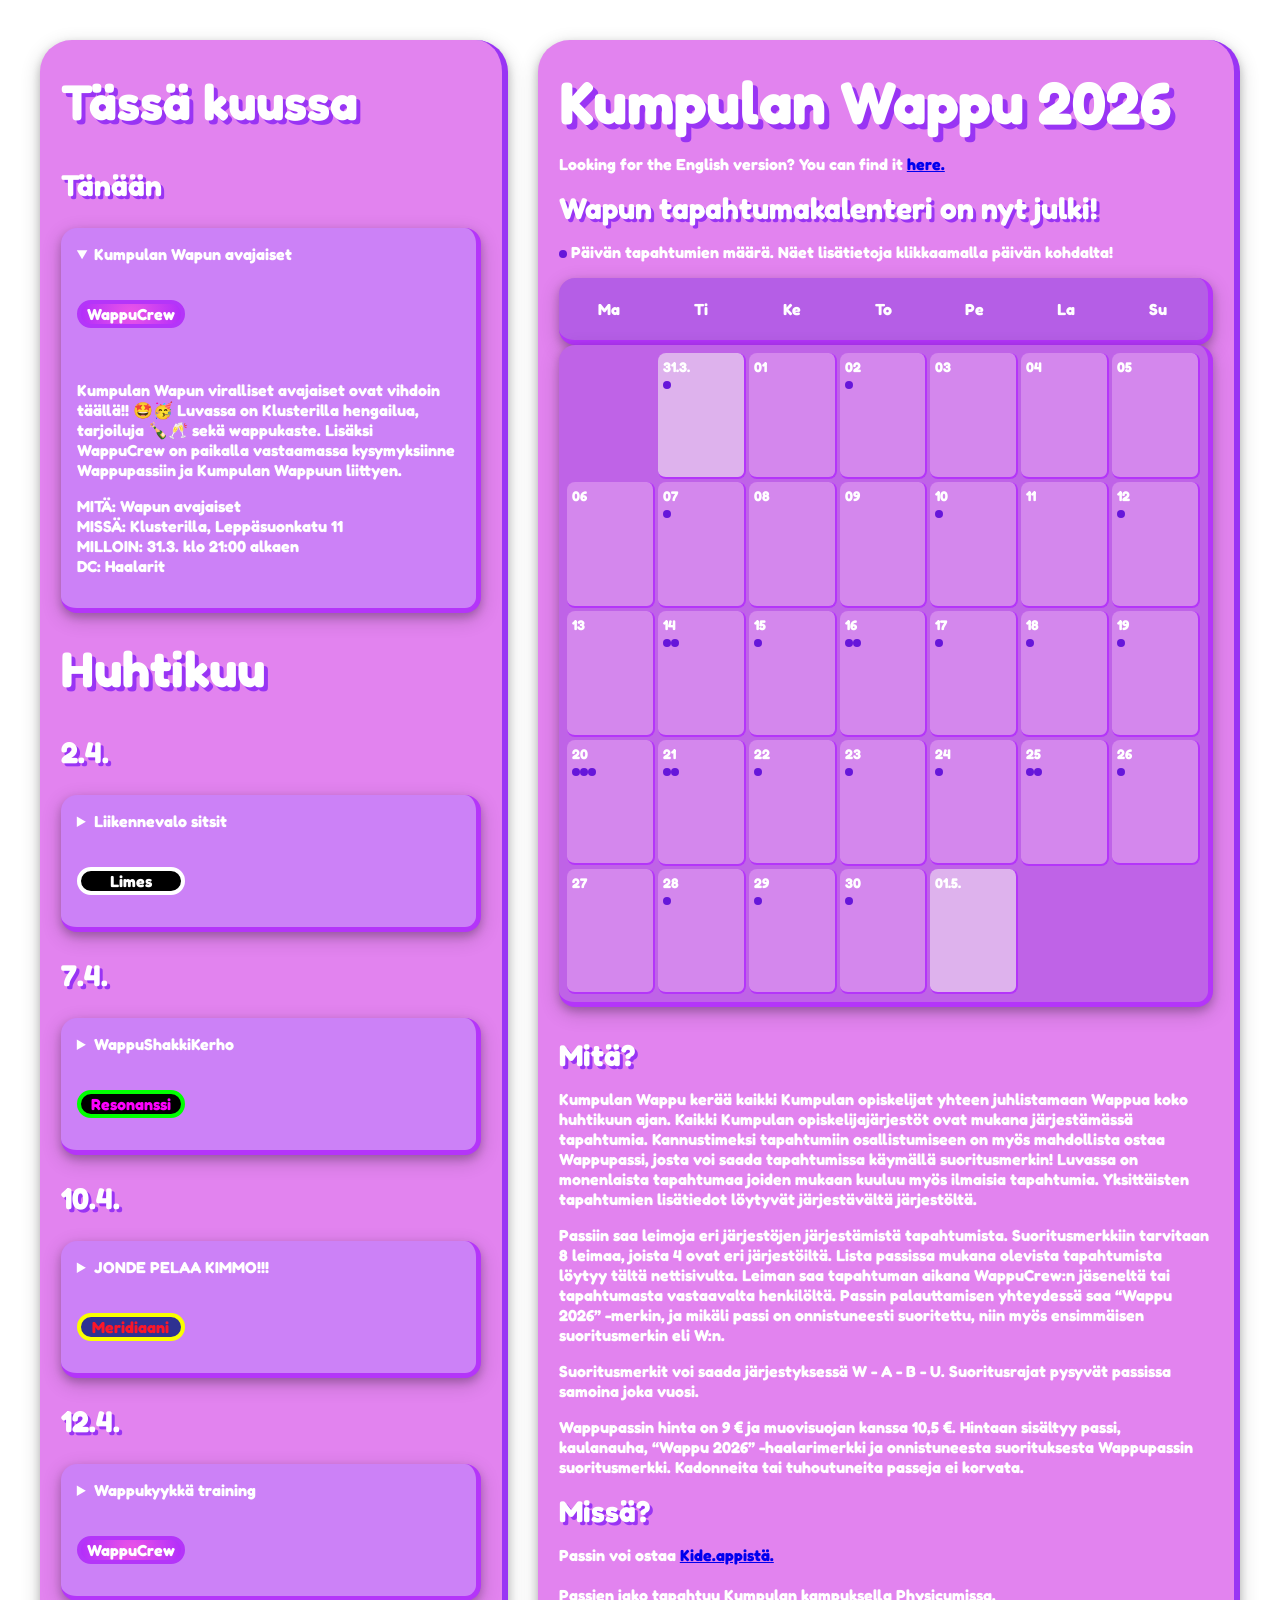
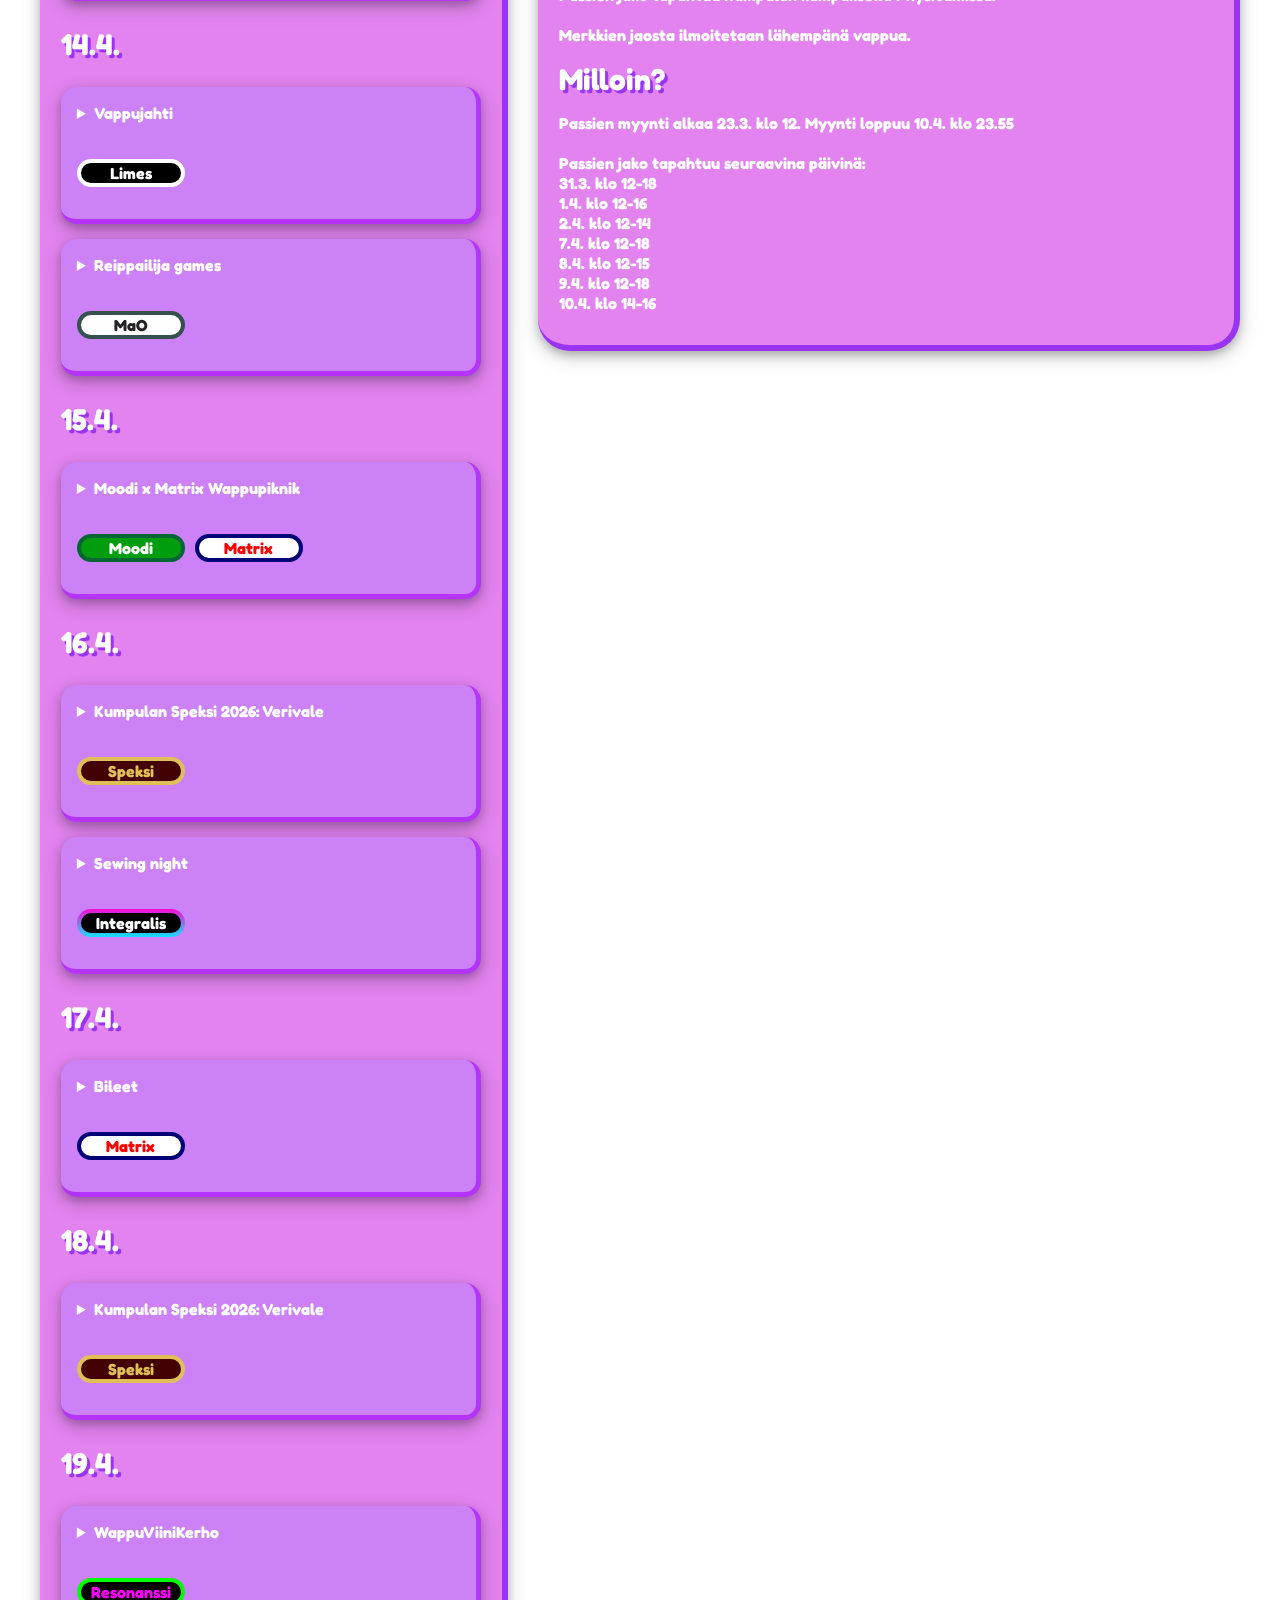
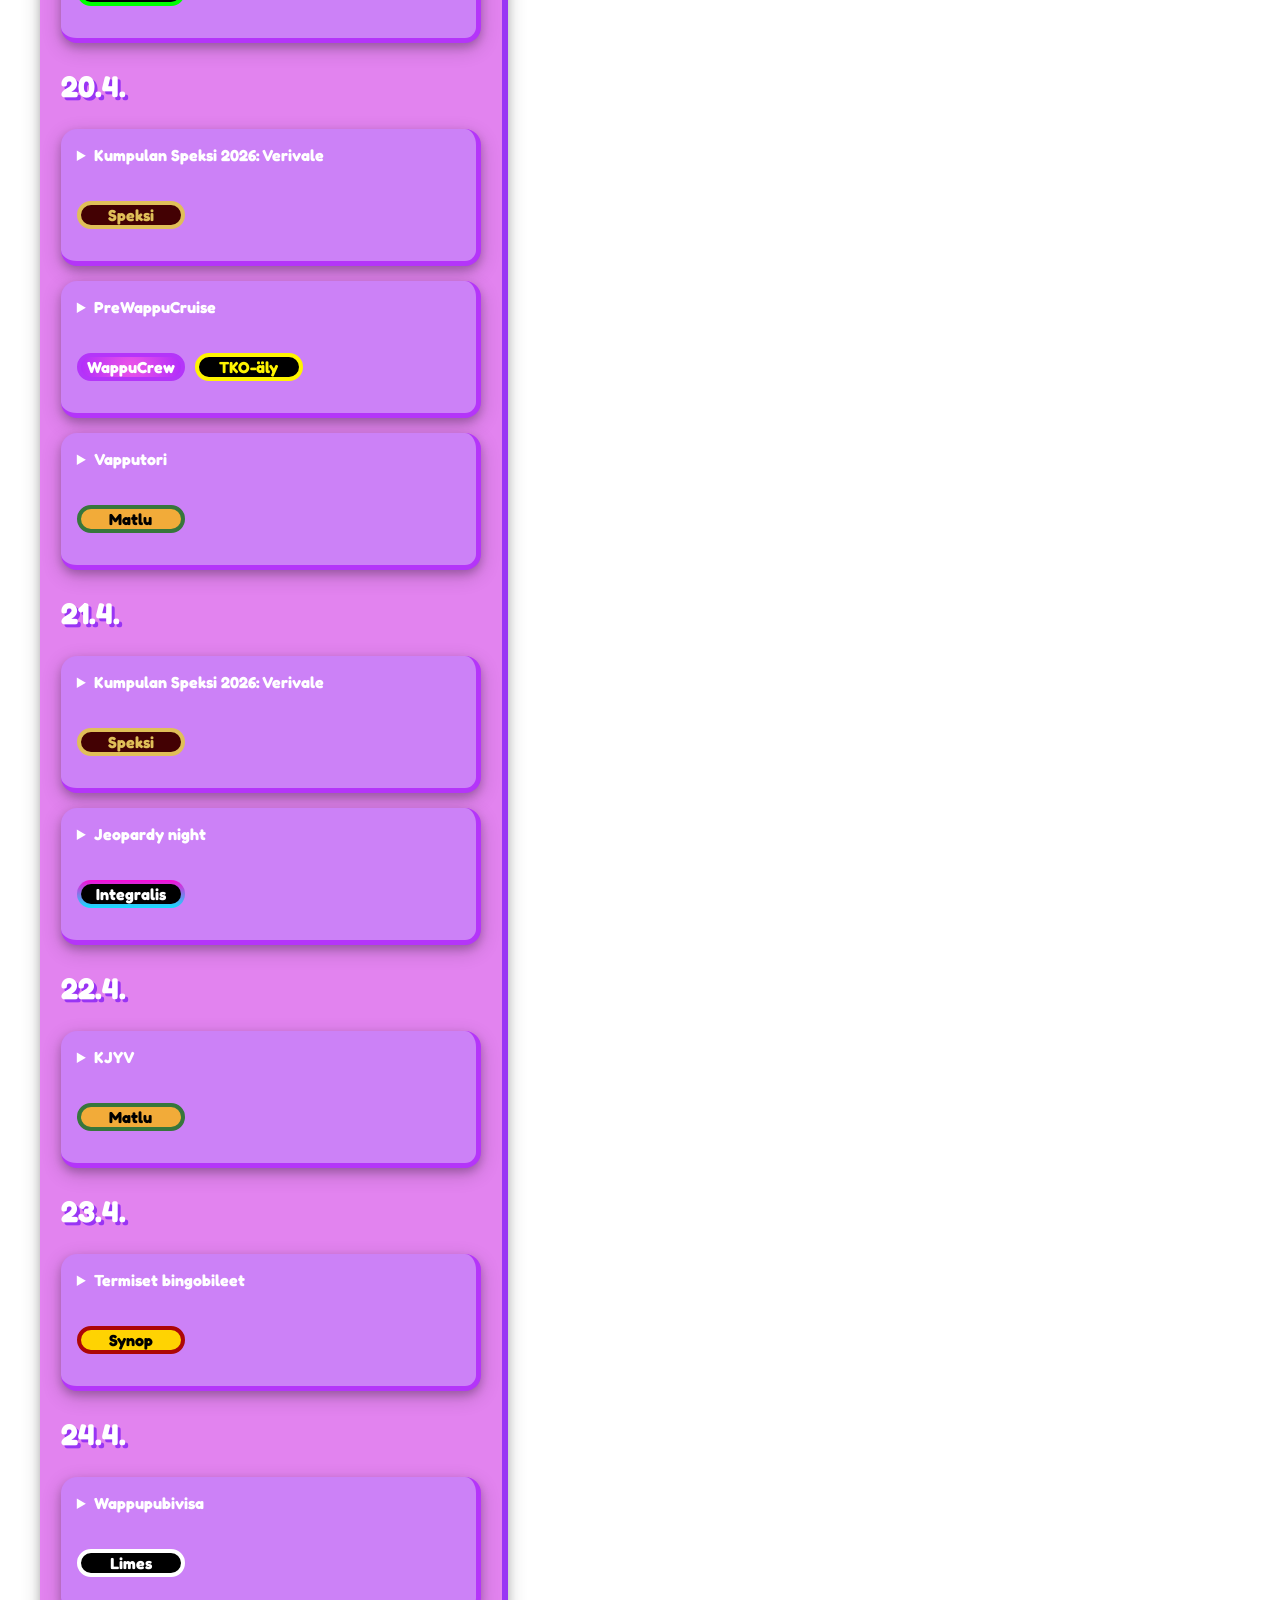
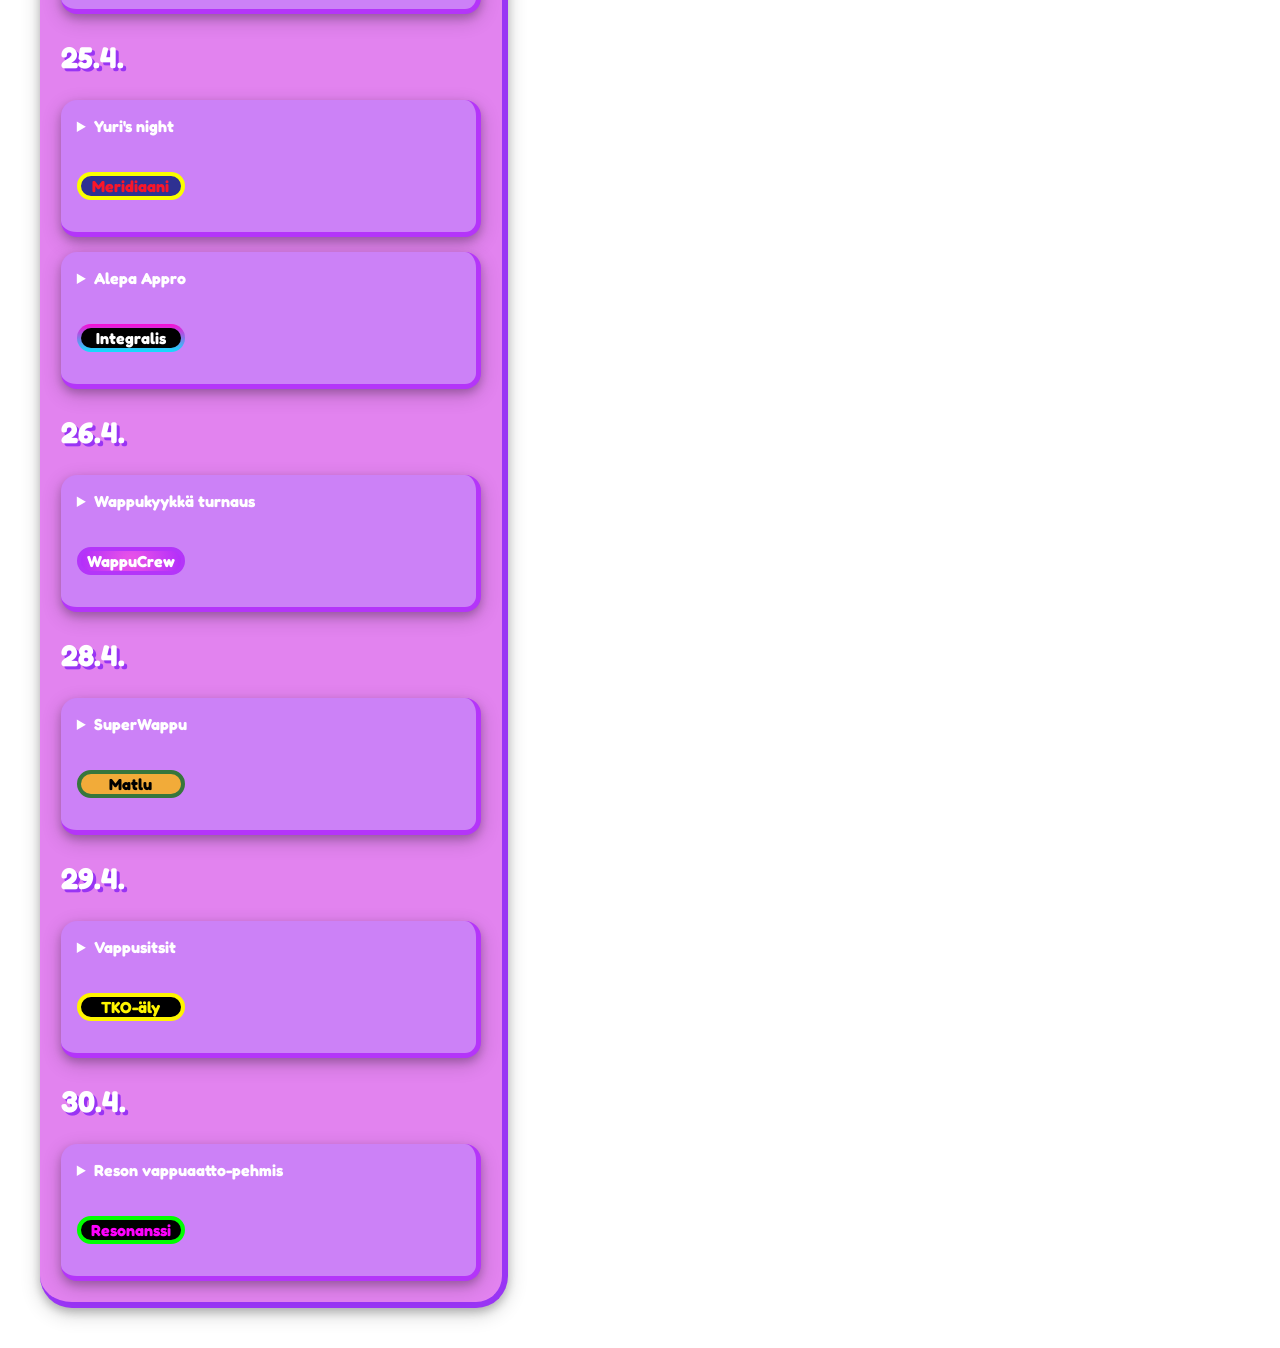
==== index.html @ d019a360 "add wappu page files" ====
<!DOCTYPE html>
<html>

  <head>
    <title>Kumpulan Wappu</title>
    <link rel="icon" href="static/kolmio.gif">
    <link rel="stylesheet" href="static/style.css">
    <meta name="viewport" content="width=device-width, initial-scale=1.0">
  </head>

  <body>      
    <div class="layout">
        <div class="eventbar">
        <h2 class="brandtext">Tässä kuussa</h2>
            
        <h3 class="brandtext">Tänään</h3>
            
        <div class="eventcard">
                    <details open>
                        <summary>
                        Kumpulan Wapun avajaiset<br><br>
                        <div class="organisers">          
                <p class="organisation wappucrew">WappuCrew</p>
                </div>
                        </summary>
                        <br>
                    <div >
                        <p>Kumpulan Wapun viralliset avajaiset ovat vihdoin täällä!! 🤩🥳 Luvassa on Klusterilla hengailua, tarjoiluja 🍾🥂 sekä wappukaste. Lisäksi WappuCrew on paikalla vastaamassa kysymyksiinne Wappupassiin ja Kumpulan Wappuun liittyen.</p>
                        <p>MITÄ: Wapun avajaiset<br>
                        MISSÄ: Klusterilla, Leppäsuonkatu 11<br>
                        MILLOIN: 31.3. klo 21:00 alkaen<br>
                        DC: Haalarit</p>
                        </div>
                    </details>
        </div>

            <h2 class="brandtext">Huhtikuu</h2>
            
                <h3 class="brandtext">2.4.</h3>
            
                <div class="eventcard">
                    <details>
                        <summary>
                        Liikennevalo sitsit<br><br>
                        <div class="organisers">          
                <p class="organisation limes">Limes</p>
                </div>
                        </summary>
                        <br>
                    <div >
                        <p>Milloin: klo 17:30 alkaen</p>
                        <p>Missä: Alina-sali, Mannerheimintie 5A</p>
                        <a href="https://kide.app/events/4a9b3131-b660-449b-b72b-423923078cfe">Liput ja lisätiedot</a>
                        </div>
                    </details>
        </div>
            
                <h3 class="brandtext">7.4.</h3>
            
                <div class="eventcard">
                    <details>
                        <summary>
                        WappuShakkiKerho<br><br>
                        <div class="organisers">          
                <p class="organisation resonanssi">Resonanssi</p>
                </div>
                        </summary>
                        <br>
                    <div >
                        <p>Milloin: </p>
                        <p>Missä: Onkalo, Exactum A118</p>
                        </div>
                    </details>
        </div>
            
                <h3 class="brandtext">10.4.</h3>
            
                <div class="eventcard">
                    <details>
                        <summary>
                        JONDE PELAA KIMMO!!!<br><br>
                        <div class="organisers">          
                <p class="organisation meridiaani">Meridiaani</p>
                </div>
                        </summary>
                        <br>
                    <div >
                        <p>Milloin: klo 18 alkaen</p>
                        <p>Missä: Klusteri, Leppäsuonkatu 11</p>
                        </div>
                    </details>
        </div>
            
            <h3 class="brandtext">12.4.</h3>
            
            <div class="eventcard">
                    <details>
                        <summary>
                        Wappukyykkä training<br><br>
                        <div class="organisers">          
                <p class="organisation wappucrew">WappuCrew</p>
                </div>
                        </summary>
                        <br>
                    <div >
                        <p>Save the date!</p>
                        </div>
                    </details>
        </div>
            
            <h3 class="brandtext">14.4.</h3>
            
            <div class="eventcard">
                    <details>
                        <summary>
                        Vappujahti<br><br>
                        <div class="organisers">          
                <p class="organisation limes">Limes</p>
                </div>
                        </summary>
                        <br>
                    <div >
                        <p>Save the date!</p>
                        </div>
                    </details>
        </div>
            
            <div class="eventcard">
                    <details>
                        <summary>
                        Reippailija games<br><br>
                        <div class="organisers">          
                <p class="organisation mao">MaO</p>
                </div>
                        </summary>
                        <br>
                    <div >
                        <p>Save the date!</p>
                        </div>
                    </details>
        </div>
            
                <h3 class="brandtext">15.4.</h3>
            
                <div class="eventcard">
                    <details>
                        <summary>
                        Moodi x Matrix Wappupiknik<br><br>
                        <div class="organisers">          
                <p class="organisation moodi">Moodi</p>
                            <p class="organisation matrix">Matrix</p>
                </div>
                        </summary>
                        <br>
                    <div >
                        <p>Save the date!</p>
                        </div>
                    </details>
        </div>
            
                <h3 class="brandtext">16.4.</h3>
            
                <div class="eventcard">
                    <details>
                        <summary>
                        Kumpulan Speksi 2026: Verivale<br><br>
                        <div class="organisers">          
                <p class="organisation speksi">Speksi</p>
                </div>
                        </summary>
                        <br>
                    <div >
                        <p>Milloin: Esitys alkaa klo 19, sisään päsee klo 18</p>
                        <p>Missä: Helsingin suomalainen yhteiskoulu, Isonnevantie 8, 00320 Helsinki</p>
                        <a href="https://kide.app/events/7328fa9b-f498-4e4a-a1f0-10e9d6af6047">Liput ja tarkemmat tiedot</a>
                        </div>
                    </details>
        </div>
            
                <div class="eventcard">
                    <details>
                        <summary>
                        Sewing night<br><br>
                        <div class="organisers">          
                <p class="organisation integralis">Integralis</p>
                </div>
                        </summary>
                        <br>
                    <div >
                        <p>Milloin: klo 18 alkaen</p>
                        <p>Missä: Klusteri, Leppäsuonkatu 11</p>
                        </div>
                    </details>
        </div>
            
                <h3 class="brandtext">17.4.</h3>
                
                <div class="eventcard">
                    <details>
                        <summary>
                        Bileet<br><br>
                        <div class="organisers">          
                <p class="organisation matrix">Matrix</p>
                </div>
                        </summary>
                        <br>
                    <div >
                        <p>Save the date!</p>
                        </div>
                    </details>
        </div>
            
                <h3 class="brandtext">18.4.</h3>
                
                <div class="eventcard">
                    <details>
                        <summary>
                        Kumpulan Speksi 2026: Verivale<br><br>
                        <div class="organisers">          
                <p class="organisation speksi">Speksi</p>
                </div>
                        </summary>
                        <br>
                    <div >
                        <p>Milloin: Esitys alkaa klo 13, sisään päsee klo 12</p>
                        <p>Missä: Helsingin suomalainen yhteiskoulu, Isonnevantie 8, 00320 Helsinki</p>
                        <a href="https://kide.app/events/bb51d1de-6845-4ee6-9e7d-4073ed94478b">Liput ja tarkemmat tiedot</a>
                        </div>
                    </details>
        </div>
            
                <h3 class="brandtext">19.4.</h3>
            
                <div class="eventcard">
                    <details>
                        <summary>
                        WappuViiniKerho<br><br>
                        <div class="organisers">          
                <p class="organisation resonanssi">Resonanssi</p>
                </div>
                        </summary>
                        <br>
                    <div >
                        <p>Save the date!</p>
                        </div>
                    </details>
        </div>
            
                <h3 class="brandtext">20.4.</h3>
                
                <div class="eventcard">
                    <details>
                        <summary>
                        Kumpulan Speksi 2026: Verivale<br><br>
                        <div class="organisers">          
                <p class="organisation speksi">Speksi</p>
                </div>
                        </summary>
                        <br>
                    <div >
                        <p>Milloin: Esitys alkaa klo 19, sisään päsee klo 18</p>
                        <p>Missä: Helsingin suomalainen yhteiskoulu, Isonnevantie 8, 00320 Helsinki</p>
                        <a href="https://kide.app/events/e95b4096-d133-4bed-a280-bac741251e9d">Liput ja tarkemmat tiedot</a>
                        </div>
                    </details>
        </div>
            
                <div class="eventcard">
                    <details>
                        <summary>
                        PreWappuCruise<br><br>
                        <div class="organisers">          
                <p class="organisation wappucrew">WappuCrew</p>
                            <p class="organisation tko-aly">TKO-äly</p>
                </div>
                        </summary>
                        <br>
                    <div >
                        <p>MITÄ: PreWappuCruise</p>
                        <p>MISSÄ: Itämerellä / Länsiterminaali 2</p>
                        <p>MILLOIN: 20.4.2026 klo 13-21, jatkot klo 21.30-></p>
                        <p>MIKSI: Vuoden parhaat poikkitieteelliset sitsit!</p>
                        <p>HINTA: 47€</p>
                        <p>MUKAAN: Passi tai henkilökortti (ajokortti ei käy)</p>
                        <p>DC: Haalarit ja Wappu</p>
                        <a href=https://tietokilta.fi/fi/tapahtumat/prewappucruise>Lisätietoja</a>
                        </div>
                    </details>
        </div>
            
                <div class="eventcard">
                    <details>
                        <summary>
                        Vapputori<br><br>
                        <div class="organisers">          
                <p class="organisation matlu">Matlu</p>
                </div>
                        </summary>
                        <br>
                    <div >
                        <p>Save the date!</p>
                        </div>
                    </details>
        </div>
            
            <h3 class="brandtext">21.4.</h3>
            
            <div class="eventcard">
                    <details>
                        <summary>
                        Kumpulan Speksi 2026: Verivale<br><br>
                        <div class="organisers">          
                <p class="organisation speksi">Speksi</p>
                </div>
                        </summary>
                        <br>
                    <div >
                        <p>Milloin: Esitys alkaa klo 19, sisään päsee klo 18</p>
                        <p>Missä: Helsingin suomalainen yhteiskoulu, Isonnevantie 8, 00320 Helsinki</p>
                        <a href="https://kide.app/events/eda6aaba-438a-48d8-abe2-d0dfd83ae97d">Liput ja tarkemmat tiedot</a>
                        </div>
                    </details>
        </div>
            
                <div class="eventcard">
                    <details>
                        <summary>
                        Jeopardy night<br><br>
                        <div class="organisers">          
                <p class="organisation integralis">Integralis</p>
                </div>
                        </summary>
                        <br>
                    <div >
                        <p>Save the date!</p>
                        </div>
                    </details>
        </div>
            
            <h3 class="brandtext">22.4.</h3>
            
                <div class="eventcard">
                    <details>
                        <summary>
                        KJYV<br><br>
                        <div class="organisers">          
                <p class="organisation matlu">Matlu</p>
                </div>
                        </summary>
                        <br>
                    <div >
                        <p>Missä: Kumpula</p>
                        </div>
                    </details>
        </div>
            
            <h3 class="brandtext">23.4.</h3>		
                <div class="eventcard">
                    <details>
                        <summary>
                        Termiset bingobileet<br><br>
                        <div class="organisers">          
                <p class="organisation synop">Synop</p>
                </div>
                        </summary>
                        <br>
                    <div >
                        <p>Save the date!</p>
                        </div>
                    </details>
        </div>
            
            <h3 class="brandtext">24.4.</h3>
            
                <div class="eventcard">
                    <details>
                        <summary>
                        Wappupubivisa<br><br>
                        <div class="organisers">          
                <p class="organisation limes">Limes</p>
                </div>
                        </summary>
                        <br>
                    <div >
                        <p>Save the date!</p>
                        </div>
                    </details>
        </div>
            
                <h3 class="brandtext">25.4.</h3>
            
                <div class="eventcard">
                    <details>
                        <summary>
                        Yuri's night<br><br>
                        <div class="organisers">          
                <p class="organisation meridiaani">Meridiaani</p>
                </div>
                        </summary>
                        <br>
                    <div >
                        <p>Missä: Alina-sali, Mannerheimintie 5A</p>
                        </div>
                    </details>
        </div>
            
                <div class="eventcard">
                    <details>
                        <summary>
                        Alepa Appro<br><br>
                        <div class="organisers">          
                <p class="organisation integralis">Integralis</p>
                </div>
                        </summary>
                        <br>
                    <div >
                        <p>Save the date!</p>
                        </div>
                    </details>
        </div>
            
                <h3 class="brandtext">26.4.</h3>
            
                <div class="eventcard">
                    <details>
                        <summary>
                        Wappukyykkä turnaus<br><br>
                        <div class="organisers">          
                <p class="organisation wappucrew">WappuCrew</p>
                </div>
                        </summary>
                        <br>
                    <div >
                        <p>Save the date!</p>
                        </div>
                    </details>
        </div>
            
                <h3 class="brandtext">28.4.</h3>
            
                <div class="eventcard">
                    <details>
                        <summary>
                        SuperWappu<br><br>
                        <div class="organisers">          
                <p class="organisation matlu">Matlu</p>
                </div>
                        </summary>
                        <br>
                    <div >
                        <p>Save the date!</p>
                        </div>
                    </details>
        </div>
            
                <h3 class="brandtext">29.4.</h3>
            
                <div class="eventcard">
                    <details>
                        <summary>
                        Vappusitsit<br><br>
                        <div class="organisers">          
                <p class="organisation tko-aly">TKO-äly</p>
                </div>
                        </summary>
                        <br>
                    <div >
                        <p>Mitä: TKO-älyn perinteiset Vappusitsit</p>
                        <p>Missä: Malmin työväentalo, Takaniitynkuja 9, 00780 Helsinki, Finland</p>
                        <p>Milloin: 29.4. klo 16:00</p>
                        <a href="https://members.tko-aly.fi/calendar_events/view/2882">Link to TKO-äly's event calendar</a>
                        </div>
                    </details>
        </div>
            
            <h3 class="brandtext">30.4.</h3>
            
                <div class="eventcard">
                    <details>
                        <summary>
                        Reson vappuaatto-pehmis<br><br>
                        <div class="organisers">          
                <p class="organisation resonanssi">Resonanssi</p>
                </div>
                        </summary>
                        <br>
                    <div >
                        <p>Save the date!</p>
                        </div>
                    </details>
        </div>
        

        </div>
        <div class="content">
            <h1 class="brandtext">Kumpulan Wappu 2026</h1>
                    <p>Looking for the English version? You can find it <a href="english.html">here.</a></p>
                    <h3 class="brandtext">Wapun tapahtumakalenteri on nyt julki!</h3>
                    
                    
                    <p>
                        <span class="dot"></span>  Päivän tapahtumien määrä. Näet lisätietoja klikkaamalla päivän kohdalta!
                    </p>
                    
            <div class="weeks">
            <div class="weekday"><p>Ma</p></div>
                        <div class="weekday"><p>Ti</p></div>
                        <div class="weekday"><p>Ke</p></div>
                        <div class="weekday"><p>To</p></div>
                        <div class="weekday"><p>Pe</p></div>
                        <div class="weekday"><p>La</p></div>
                        <div class="weekday"><p>Su</p></div>
            </div>
                    
            
                    <div class="calendarLayout">

                        <div></div>
                        
                        <div class="calendarcell offseason" onclick="day31.showModal()">            
                            31.3.<br> <span class="dot"></span>
            </div>
                        
                        <dialog id="day31" class="calendarpopup">
                        <div class="modal-box">
                            <div class="modal-action">
                                    <h3 class="brandtext">31.3.</h3>
                                    <h3>Wapun avajaiset</h3>
                                    <br>
                                        <div class="organisers">          
                                <p class="organisation wappucrew">WappuCrew</p>
                                </div>
                                    <br>
                            <form method="dialog">
                                <button class="calendarbutton">Sulje</button>
                            </form>
                            </div>
                        </div>
                        </dialog>
                        
                <div class="calendarcell" onclick="day1.showModal()">01</div>
                            <dialog id="day1" class="calendarpopup">
                                <div class="modal-box">
                                    <div class="modal-action">
                                        <h3 class="brandtext">1.4.</h3>
                                        <img src="https://limes.fi/wp-content/uploads/2026/03/kolmio.gif">
                                        <br>
                                        <form method="dialog">
                                            <button class="calendarbutton">Sulje</button>
                                        </form>
                                    </div>
                                </div>
                            </dialog>
                        
                <div class="calendarcell" onclick="day2.showModal()">
                            02 <br> <span class="dot"></span>
                        </div>
                        
                        <dialog id="day2" class="calendarpopup">
                        <div class="modal-box">
                            <div class="modal-action">
                                    <h3 class="brandtext">2.4.</h3>
                                    <h3>Liikennevalositsit</h3>
                                        <div class="organisers">          
                                <p class="organisation limes">Limes</p>
                                </div>
                                    <br>
                            <form method="dialog">
                                <button class="calendarbutton">Sulje</button>
                            </form>
                            </div>
                        </div>
                        </dialog>
                        
                <div class="calendarcell">03</div>
                        <dialog id="day3" class="calendarpopup">
                        <div class="modal-box">
                            <div class="modal-action">
                            <form method="dialog">
                                <button class="calendarbutton">Close</button>
                            </form>
                            </div>
                        </div>
                        </dialog>
                        
                <div class="calendarcell">04</div>
                        <dialog id="day4" class="calendarpopup">
                        <div class="modal-box">
                            <div class="modal-action">
                            <form method="dialog">
                                <button class="calendarbutton">Close</button>
                            </form>
                            </div>
                        </div>
                        </dialog>
                        
                <div class="calendarcell">05</div>				
                        <dialog id="day5" class="calendarpopup">
                        <div class="modal-box">    					 
                            <div class="modal-action">
                            <form method="dialog">
                                <button class="calendarbutton">Close</button>
                            </form>
                            </div>
                        </div>
                        </dialog>
                        
                <div class="calendarcell" onclick="day6.showModal()">06</div>					
                        <dialog id="day6" class="calendarpopup">
                        <div class="modal-box">    					 
                            <div class="modal-action">
                            <form method="dialog">
                                <button class="calendarbutton">Close</button>
                            </form>
                            </div>
                        </div>
                        </dialog>
                        
                <div class="calendarcell" onclick="day7.showModal()">
                            07 <br> <span class="dot"></span>
                        </div>					
                        <dialog id="day7" class="calendarpopup">
                        <div class="modal-box">    					 
                            <div class="modal-action">
                                    <h3 class="brandtext">7.4.</h3>
                                    <h3>WappuShakkiKerho</h3>
                                        <div class="organisers">          
                                <p class="organisation resonanssi">Resonanssi</p>
                                </div>
                                    <br>
                            <form method="dialog">
                                <button class="calendarbutton">Sulje</button>
                            </form>
                            </div>
                        </div>
                        </dialog>
                        
                <div class="calendarcell">08</div>				
                        <dialog id="day8" class="calendarpopup">
                        <div class="modal-box">
                            <div class="modal-action">
                            <form method="dialog">
                                <button class="calendarbutton">Close</button>
                            </form>
                            </div>
                        </div>
                        </dialog>
                        
                <div class="calendarcell">09</div>					
                        <dialog id="day9" class="calendarpopup">
                        <div class="modal-box">
                            <div class="modal-action">
                            <form method="dialog">
                                <button class="calendarbutton">Close</button>
                            </form>
                            </div>
                        </div>
                        </dialog>
                        
                <div class="calendarcell" onclick="day10.showModal()">
                            10 <br>	<span class="dot"></span>					
                        </div>
                        <dialog id="day10" class="calendarpopup">
                        <div class="modal-box">
                            <div class="modal-action">
                                    <h3 class="brandtext">7.4.</h3>
                                    <h3>JONDE PELAA KIMMO!!!</h3>
                                        <div class="organisers">          
                                <p class="organisation meridiaani">Meridiaani</p>
                                </div>
                                    <br>
                            <form method="dialog">
                                <button class="calendarbutton">Sulje</button>
                            </form>
                            </div>
                        </div>
                        </dialog>
                        
                <div class="calendarcell">11</div>					
                        <dialog id="day11" class="calendarpopup">
                        <div class="modal-box">
                            <div class="modal-action">
                            <form method="dialog">
                                <button class="calendarbutton">Close</button>
                            </form>
                            </div>
                        </div>
                        </dialog>
                        
                <div class="calendarcell" onclick="day12.showModal()">12 <br> <span class="dot"></span>
                        </div>
                        <dialog id="day12" class="calendarpopup">
                        <div class="modal-box">
                            <div class="modal-action">
                                    <h3 class="brandtext">12.4.</h3>
                                    <h3>Wappukyykkä training</h3>
                                        <div class="organisers">          
                                <p class="organisation wappucrew">WappuCrew</p>
                                </div>
                                    <br>
                            <form method="dialog">
                                <button class="calendarbutton">Sulje</button>
                            </form>
                            </div>
                        </div>
                        </dialog>
                        
                <div class="calendarcell">13</div>					
                        <dialog id="day13" class="calendarpopup">
                        <div class="modal-box">
                            <div class="modal-action">
                            <form method="dialog">
                                <button class="calendarbutton">X</button>
                            </form>
                            </div>
                        </div>
                        </dialog>
                        
                <div class="calendarcell" onclick="day14.showModal()">14<br><span class="dot"></span><span class="dot"></span></div>				
                        <dialog id="day14" class="calendarpopup">
                        <div class="modal-box">    					 
                            <div class="modal-action">
                                    <h3 class="brandtext">14.4.</h3>
                                    <h3>Vappujahti</h3>
                                        <div class="organisers">          
                                            <p class="organisation limes">Limes</p>
                                </div>
                                    <h3>Reippailija games</h3>
                                        <div class="organisers">          
                                            <p class="organisation mao">MaO</p>
                                </div>
                                    <br>
                            <form method="dialog">
                                <button class="calendarbutton">Sulje</button>
                            </form>
                            </div>
                        </div>
                        </dialog>
                        
                <div class="calendarcell" onclick="day15.showModal()">
                            15 <br> <span class="dot"></span>
                        </div>					
                        <dialog id="day15" class="calendarpopup">
                        <div class="modal-box">   					 
                            <div class="modal-action">
                                    <h3 class="brandtext">15.4.</h3>
                                    <h3>Moodi x Matrix Wappupiknik</h3>
                                        <div class="organisers">          
                                <p class="organisation moodi">Moodi</p>
                                            <p class="organisation matrix">Matrix</p>
                                </div>
                                    <br>
                            <form method="dialog">
                                <button class="calendarbutton">Sulje</button>
                            </form>
                            </div>
                        </div>
                        </dialog>
                        
                <div class="calendarcell" onclick="day16.showModal()">16 <br> <span class="dot"></span><span class="dot"></span>
                        </div>					
                        <dialog id="day16" class="calendarpopup">
                        <div class="modal-box">    					 
                            <div class="modal-action">
                                    <h3 class="brandtext">16.4.</h3>
                                    <h3>Kumpulan Speksi 2026: Verivale</h3>
                                        <div class="organisers">          
                                <p class="organisation speksi">Speksi</p>
                                </div>
                                    <h3>Sewing night</h3>
                                        <div class="organisers">          
                                <p class="organisation integralis">Integralis</p>
                                </div>
                                    <br>
                            <form method="dialog">
                                <button class="calendarbutton">Sulje</button>
                            </form>
                            </div>
                        </div>
                        </dialog>
                        
                <div class="calendarcell" onclick="day17.showModal()">17 <br> <span class="dot"></span>
                        </div>					
                        <dialog id="day17" class="calendarpopup">
                        <div class="modal-box">    					 
                            <div class="modal-action">
                                    <h3 class="brandtext">17.4.</h3>
                                    <h3>Bileet</h3>
                                        <div class="organisers">          
                                <p class="organisation matrix">Matrix</p>
                                </div>
                                    <br>
                            <form method="dialog">
                                <button class="calendarbutton">Sulje</button>
                            </form>
                            </div>
                        </div>
                        </dialog>
                        
                <div class="calendarcell" onclick="day18.showModal()">18 <br> <span class="dot"></span>
                        </div>
                        
                        <dialog id="day18" class="calendarpopup">
                        <div class="modal-box">   					 
                            <div class="modal-action">
                                    <h3 class="brandtext">18.4.</h3>
                                    <h3>Kumpulan Speksi 2026: Verivale</h3>
                                        <div class="organisers">          
                                <p class="organisation speksi">Speksi</p>
                                </div>
                                    <br>
                            <form method="dialog">
                                <button class="calendarbutton">Sulje</button>
                            </form>
                            </div>
                        </div>
                        </dialog>
                        
                <div class="calendarcell" onclick="day19.showModal()">19 <br> <span class="dot"></span>
                        </div>
                        <dialog id="day19" class="calendarpopup">
                        <div class="modal-box">
                            <div class="modal-action">
                                    <h3 class="brandtext">19.4.</h3>
                                    <h3>WappuViiniKerho</h3>
                                        <div class="organisers">          
                                <p class="organisation resonanssi">Resonanssi</p>
                                </div>
                                    <br>
                            <form method="dialog">
                                <button class="calendarbutton">Sulje</button>
                            </form>
                            </div>
                        </div>
                        </dialog>
                        
                <div class="calendarcell" onclick="day20.showModal()">20<br><span class="dot"></span><span class="dot"></span><span class="dot"></span><br>
                        </div>
                        
                        <dialog id="day20" class="calendarpopup">
                        <div class="modal-box">    					 
                            <div class="modal-action">
                                    <h3 class="brandtext">20.4.</h3>
                                    <h3>Kumpulan Speksi 2026: Verivale</h3>
                                        <div class="organisers">          
                                <p class="organisation speksi">Speksi</p>
                                </div>
                                    <h3>PreWappuCruise</h3>
                                        <div class="organisers">          
                                <p class="organisation wappucrew">WappuCrew</p>
                                            <p class="organisation tko-aly">TKO-äly</p>
                                </div>
                                    <h3>Vapputori</h3>
                                        <div class="organisers">          
                                <p class="organisation matlu">Matlu</p>
                                </div>
                                    <br>
                            <form method="dialog">
                                <button class="calendarbutton">Sulje</button>
                            </form>
                            </div>
                        </div>
                        </dialog>
                        
                <div class="calendarcell" onclick="day21.showModal()">21 <br> <span class="dot"></span><span class="dot"></span>
                        </div>
                        
                        <dialog id="day21" class="calendarpopup">
                        <div class="modal-box">    					 
                            <div class="modal-action">
                                    <h3 class="brandtext">21.4.</h3>
                                    <h3>Kumpulan Speksi 2026: Verivale</h3>
                                        <div class="organisers">          
                                <p class="organisation speksi">Speksi</p>
                                </div>
                                    <h3>Jeopardy night</h3>
                                        <div class="organisers">          
                                <p class="organisation integralis">Integralis</p>
                                </div>
                                    <br>
                            <form method="dialog">
                                <button class="calendarbutton">Sulje</button>
                            </form>
                            </div>
                        </div>
                        </dialog>
                        
                <div class="calendarcell" onclick="day22.showModal()">22 <br> <span class="dot"></span>
                        </div>					
                        <dialog id="day22" class="calendarpopup">
                        <div class="modal-box">
                            <div class="modal-action">
                                    <h3 class="brandtext">22.4.</h3>
                                    <h3>KJYV</h3>
                                        <div class="organisers">          
                                <p class="organisation matlu">Matlu</p>
                                </div>
                                    <br>
                            <form method="dialog">
                                <button class="calendarbutton">Sulje</button>
                            </form>
                            </div>
                        </div>
                        </dialog>
                        
                <div class="calendarcell"onclick="day23.showModal()">23<br><span class="dot"></span></div>				
                        <dialog id="day23" class="calendarpopup">
                        <div class="modal-box">
                            <h3 class="brandtext">22.4.</h3>
                                    <h3>Termiset bingobileet</h3>
                                        <div class="organisers">          
                                <p class="organisation synop">Synop</p>
                                </div>
                                    <br>
                            <form method="dialog">
                                <button class="calendarbutton">Sulje</button>
                            </form>
                            </div>
                        </dialog>
                        
                <div class="calendarcell" onclick="day24.showModal()">24 <br> <span class="dot"></span>
                        </div>			
                        <dialog id="day24" class="calendarpopup">
                        <div class="modal-box">
                            <div class="modal-action">
                                    <h3 class="brandtext">24.4.</h3>
                                    <h3>Wappupubivisa</h3>
                                        <div class="organisers">          
                                <p class="organisation limes">Limes</p>
                                </div>
                                    <br>
                            <form method="dialog">
                                <button class="calendarbutton">Sulje</button>
                            </form>
                            </div>
                        </div>
                        </dialog>
                        
                <div class="calendarcell" onclick="day25.showModal()">25 <br> <span class="dot"></span><span class="dot"></span>
                        </div>
                        <dialog id="day25" class="calendarpopup">
                        <div class="modal-box">
                            <div class="modal-action">
                                    <h3 class="brandtext">25.4.</h3>
                                    <h3>Yuri's night</h3>
                                        <div class="organisers">          
                                <p class="organisation meridiaani">Meridiaani</p>
                                </div>
                                    <h3>Alepa Appro</h3>
                                        <div class="organisers">          
                                <p class="organisation integralis">Integralis</p>
                                </div>
                                    <br>
                            <form method="dialog">
                                <button class="calendarbutton">Sulje</button>
                            </form>
                            </div>
                        </div>
                        </dialog>
                        
                <div class="calendarcell" onclick="day26.showModal()">26 <br> <span class="dot"></span>
                        </div>				
                        <dialog id="day26" class="calendarpopup">
                        <div class="modal-box">
                            <div class="modal-action">
                                    <h3 class="brandtext">26.4.</h3>
                                    <h3>Wappukyykkäturnaus</h3>
                                        <div class="organisers">          
                                <p class="organisation wappucrew">WappuCrew</p>
                                </div>
                                    <br>
                            <form method="dialog">
                                <button class="calendarbutton">Sulje</button>
                            </form>
                            </div>
                        </div>
                        </dialog>
                        
                <div class="calendarcell">27</div>
                        
                        <dialog id="day27" class="calendarpopup">
                        <div class="modal-box">
                            <div class="modal-action">
                            <form method="dialog">
                                <button class="calendarbutton">Close</button>
                            </form>
                            </div>
                        </div>
                        </dialog>
                        
                <div class="calendarcell" onclick="day28.showModal()">28 <br> <span class="dot"></span>
                        </div>
                        <dialog id="day28" class="calendarpopup">
                        <div class="modal-box">
                            <div class="modal-action">
                                    <h3 class="brandtext">28.4.</h3>
                                    <h3>SuperWappu</h3>
                                        <div class="organisers">          
                                <p class="organisation matlu">Matlu</p>
                                </div>
                                    <br>
                            <form method="dialog">
                                <button class="calendarbutton">Sulje</button>
                            </form>
                            </div>
                        </div>
                        </dialog>
                        
                <div class="calendarcell" onclick="day29.showModal()">29 <br> <span class="dot"></span>
                        </div>
                        
                        <dialog id="day29" class="calendarpopup">
                        <div class="modal-box">
                            <div class="modal-action">
                                    <h3 class="brandtext">29.4.</h3>
                                    <h3>Vappusitsit</h3>
                                        <div class="organisers">          
                                <p class="organisation tko-aly">TKO-äly</p>
                                </div>
                                    <br>
                            <form method="dialog">
                                <button class="calendarbutton">Sulje</button>
                            </form>
                            </div>
                        </div>
                        </dialog>
                        
                <div class="calendarcell" onclick="day30.showModal()">30 <br> <span class="dot"></span></div>					
                        <dialog id="day30" class="calendarpopup">
                        <div class="modal-box">
                            <div class="modal-action">
                                    <h3 class="brandtext">30.4.</h3>
                                    <h3>Reson vappuaatto-pehmis</h3>
                                        <div class="organisers">          
                                <p class="organisation resonanssi">Resonanssi</p>
                                </div>
                                    <br>
                            <form method="dialog">
                                <button class="calendarbutton">Sulje</button>
                            </form>
                            </div>
                        </div>
                        </dialog>
                        
                <div class="calendarcell offseason" onclick="may1.showModal()">01.5.</div>
                        
                        <dialog id="may1" class="calendarpopup">
                        <div class="modal-box">
                            
                            <div class="modal-action">
                            <form method="dialog">
                                <h3>
                                            Ulliksella tavataan!
                                        </h3>
                                <button class="calendarbutton">Close</button>
                            </form>
                            </div>
                        </div>
                        </dialog>
                        
                    </div>
                    <br>
                    

            <h3 class="brandtext">Mitä?</h3> 
                    
            <p>
                        Kumpulan Wappu kerää kaikki Kumpulan opiskelijat yhteen juhlistamaan Wappua koko huhtikuun ajan. Kaikki Kumpulan opiskelijajärjestöt ovat mukana järjestämässä tapahtumia. Kannustimeksi tapahtumiin osallistumiseen on myös mahdollista ostaa Wappupassi, josta voi saada tapahtumissa käymällä suoritusmerkin! Luvassa on monenlaista tapahtumaa joiden mukaan kuuluu myös ilmaisia tapahtumia. Yksittäisten tapahtumien lisätiedot löytyvät järjestävältä järjestöltä.
                    </p>
                    
                    <p>
                        Passiin saa leimoja eri järjestöjen järjestämistä tapahtumista. Suoritusmerkkiin tarvitaan 8 leimaa, joista 4 ovat eri järjestöiltä. Lista passissa mukana olevista tapahtumista löytyy tältä nettisivulta. Leiman saa tapahtuman aikana WappuCrew:n jäseneltä tai tapahtumasta vastaavalta henkilöltä. Passin palauttamisen yhteydessä saa “Wappu 2026” -merkin, ja mikäli passi on onnistuneesti suoritettu, niin myös ensimmäisen suoritusmerkin eli W:n.
                    </p>
                    
                    <p>
                        Suoritusmerkit voi saada järjestyksessä W - A - B - U. Suoritusrajat pysyvät passissa samoina joka vuosi.
                    </p>
                    
                    <p>
                        Wappupassin hinta on 9 € ja muovisuojan kanssa 10,5 €. Hintaan sisältyy passi, kaulanauha, “Wappu 2026” -haalarimerkki ja onnistuneesta suorituksesta Wappupassin suoritusmerkki. Kadonneita tai tuhoutuneita passeja ei korvata.
                    </p>
                    
            <h3 class="brandtext">Missä?</h3>
                    
                    <p>
                        Passin voi ostaa <a href="https://kide.app/events/dd985467-dbd3-47be-b780-602be8c8a244">Kide.appistä.</a>
                        <br><br>
                        Passien jako tapahtuu Kumpulan kampuksella Physicumissa. 
                        <br><br>
                        Merkkien jaosta ilmoitetaan lähempänä vappua.
                    </p>
                
                    <h3 class="brandtext">Milloin?</h3>
            <p>
                        Passien myynti alkaa 23.3. klo 12. Myynti loppuu 10.4. klo 23.55
                        <br><br>
                        Passien jako tapahtuu seuraavina päivinä:<br>
                        31.3. klo 12-18<br>
                        1.4. klo 12-16<br>
                        2.4. klo 12-14<br>
                        7.4. klo 12-18<br>
                        8.4. klo 12-15<br>
                        9.4. klo 12-18<br>
                        10.4. klo 14-16<br>

                    </p>
                    
        </div>
        </div>

    </div>
  </body>
---- static/style.css ----
@import url('https://fonts.googleapis.com/css2?family=Fredoka:wght@400;600&family=Patrick+Hand&display=swap');

body{
	background-image: url("https://limes.fi/wp-content/uploads/2026/03/Wappubackground-scaled.jpg");
	background-attachment: fixed;
	background-size: cover;
	display: flex;
	justify-content: center;
  font-family: fredoka;
	color: white;
	font-weight: bolder;
}

.layout {
	margin-top: 2em;
	margin-bottom: 2em;
	margin-right: 16em;
	margin-left: 16em;
	display: grid;
	grid-template-columns: 2fr 3fr;
	grid-template-rows: auto;
	grid-gap: 30px;
}
	
.content{
	color: white;
	padding-top: 1em;
	padding-bottom: 1em;
	padding-right: 1.3em;
	padding-left: 1.3em;
	background-color: #e283ef;
	box-shadow: 0 4px 8px 0 rgba(0, 0, 0, 0.2), 0 6px 20px 0 rgba(0, 0, 0, 0.19);
	border-radius: 2em;
	align-self: start;
	border-right: 6px solid #9934f4;
	border-bottom: 6px solid #9934f4;
}


h1{
	color: white;
	font-family: fredoka;
}

h2{
	color: white;
	font-family: fredoka;
}

h3{
	color: white;
	font-family: fredoka;
}

h4{
	color: white;
	font-family: fredoka;
}


p{
	color: white;
	font-family: fredoka;
}


.calendarcell {
	background-color: #d487ed;
	padding: 5px;
	aspect-ratio: 2 / 3;
	border-bottom: 2px solid #b435f9;
  border-right: 2px solid #b435f9;
	border-radius: 8px;
	overflow: hidden;
	font-size:14px;
}

.calendarcell.offseason {
	background-color: #deb2ed;
}

.weeks{
	display: grid;
	grid-template-columns: repeat(7, 1fr);
	background-color: #b55ee6;
	border-bottom: 5px solid #b435f9;
  	border-right: 5px solid #b435f9;
	box-shadow: 0 4px 8px 0 rgba(0, 0, 0, 0.2), 0 6px 20px 0 rgba(0, 0, 0, 0.19);
	border-radius: 1em;
	padding: 5px;
}

.weekday{
	display: flex;
	align-items: center;
	justify-content: center;
}

.calendarLayout{
	display: grid;
	grid-template-columns: repeat(7, 1fr);
	grid-template-rows: repeat(5, 1fr);
	grid-gap: 3px;
	background-color: #bf63e7;
	border-bottom: 5px solid #b435f9;
	border-right: 5px solid #b435f9;
	box-shadow: 0 4px 8px 0 rgba(0, 0, 0, 0.2), 0 6px 20px 0 rgba(0, 0, 0, 0.19);
	border-radius: 1em;
	padding:8px;
}

button.calendarbutton {
  background-color: #cf82e0;
  color: white;
	border-right: 3px solid #9934f4;
	border-bottom: 3px solid #9934f4;
  border-radius: 12px;
}

button.calendarbutton:hover {
  background-color: #b55ee6;
 
}

.calendarpopup {
	color: white;
	background-color: #cc81f7;
	box-shadow: 0 4px 8px 0 rgba(0, 0, 0, 0.2), 0 6px 20px 0 rgba(0, 0, 0, 0.19);
	border-radius: 1em; 
	border: 5px solid #b435f9;
	padding: 1em;
}


.eventbar{
	color: white;
	display: grid;
	grid-template-rows: repeat(50px);
	grid-gap: 15px;
	padding: 1.3em;
	background-color: #e283ef;
	box-shadow: 0 4px 8px 0 rgba(0, 0, 0, 0.2), 0 6px 20px 0 rgba(0, 0, 0, 0.19);
  	border-radius: 2em;
	align-self: start;
	border-right: 6px solid #9934f4;
	border-bottom: 6px solid #9934f4;
}

.eventcard {
	color: white;
	background-color: #cc81f7;
	box-shadow: 0 4px 8px 0 rgba(0, 0, 0, 0.2), 0 6px 20px 0 rgba(0, 0, 0, 0.19);
	border-radius: 1em; 
	border-bottom: 5px solid #b435f9;
	border-right: 5px solid #b435f9;
	padding: 1em;
}

.brandtext{
	margin-top: 10px;
	margin-bottom: 10px;
	color: white;
	text-shadow: #9934f4 5px 5px;
}

.dot {
  height: 8px;
  width: 8px;
  background-color: #6616da;
  border-radius: 50%;
  display: inline-block;
}

h1.brandtext{
	margin-top: 10px;
	margin-bottom: 10px;
	font-family: fredoka;
	font-size: 60px;
}

h2.brandtext{
	margin-top: 10px;
	margin-bottom: 10px;
	font-family: fredoka;
	font-size: 50px;
	text-shadow: #9934f4 4px 4px;
}

h3.brandtext{
	margin-top: 10px;
	margin-bottom: 10px;
	font-family: fredoka;
	font-size: 30px;
	text-shadow: #9934f4 3px 3px;
}

.organisers {
	display: grid;
  grid-template-columns: repeat(auto-fit, minmax(100px, max-content));	
	justify-items: left;
	grid-gap: 10px;
}

.organisation {
	border: solid 4px;
	border-radius: 3em;
	width: 100px;
	text-align: center;
	height: max-content;
	font-family: fredoka;
	font-weight: bolder;
}


.organisation.limes{
	background: black;
	border-color: white;
	color: white;
}

.organisation.tko-aly{
	background: black;
	border-color: #fff500;
	color: #fff500;
}

.organisation.resonanssi{
	background: black;
	border-color: #00ff00;
	color: #fe00fe;
}

.organisation.moodi{
	background: #009e0f;
	border-color: #006633;
	color: white;
}

.organisation.meridiaani{
	background: #2e3192;
	border-color: #faff00;
	color: #fa1629;
}

.organisation.matrix{
	background: white;
	border-color: #000077;
	color: #fd0000;
}

.organisation.hyk{
	background: #034010;
	border-color: #abbf2c;
	color: #abbf2c;
}


.organisation.synop{
	background: #ffd302;
	border-color: #ad0707;
	color: black;
}

.organisation.mao{
	background: #fefefe;
	border-color: #34514d;
	color: #232326;
}

.organisation.vasara{
	background: #b7b7b7;
	border-color: black;
	color: black;
}

.organisation.integralis{
	color: white;
	border: 4px solid transparent;
	background:
		linear-gradient(black, black) padding-box, 
		linear-gradient(to bottom, #f90bd5, #10e0fe) border-box; 
}

.organisation.matlu{
	background: #f2ab39;
	border-color: #37763c;
	color: black;
}

.organisation.speksi{
	background: #430103;
	border-color: #e0bf58;
	color: #e0bf58;
}

.organisation.livake{
	background: #53265d;
	border-color: #167f42;
	color: #efdcc0;
}

.organisation.lijake{
	background: #462216;
	border-color: #fdca5d;
	color: #fcfefc;
}

.organisation.wappucrew{
	background: #b93ffb;
	background: radial-gradient(circle, #e651e9 10%, #b22efa 100%);
	border-color: #b435f9;
	color: white;
}

.footer{
	text-align: center;
	padding: 15px;
}


@media (max-width: 1280px) {
  .layout {
    grid-template-columns: 2fr 3fr;
		margin-top: 2em;
		margin-bottom: 2em;
		margin-right: 2em;
		margin-left: 2em;
  }
}

@media (max-width: 960px) {
  .layout {
    grid-template-columns: 2fr 3fr;
		margin-top: 2em;
		margin-bottom: 2em;
		margin-right: 10px;
		margin-left: 10px;
  }
}

@media (max-width: 768px) {
  .layout {
    grid-template-columns: 1fr;
		margin-top: 1em;
		margin-bottom: 1em;
		margin-right: 10px;
		margin-left: 10px;
  }
	
	.calendarcell{
		aspect-ratio: 3 / 5;
	}
}
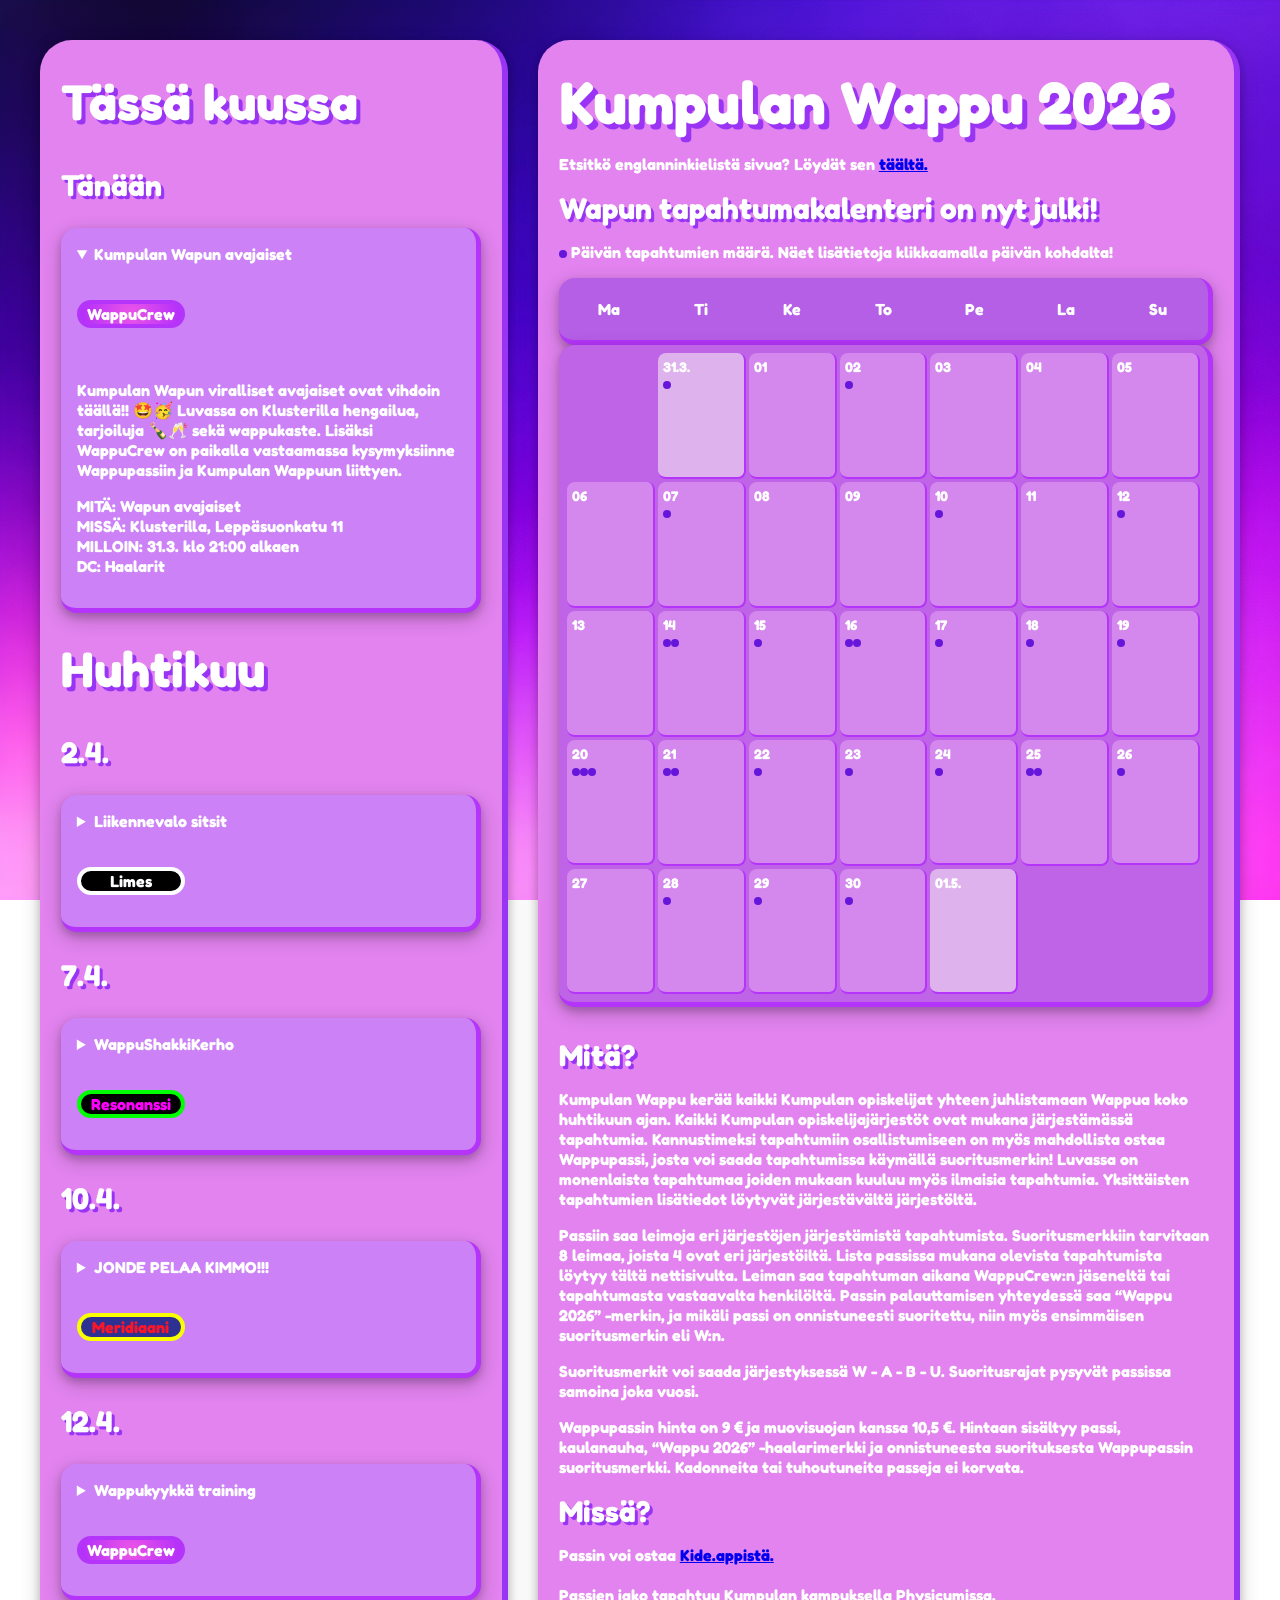
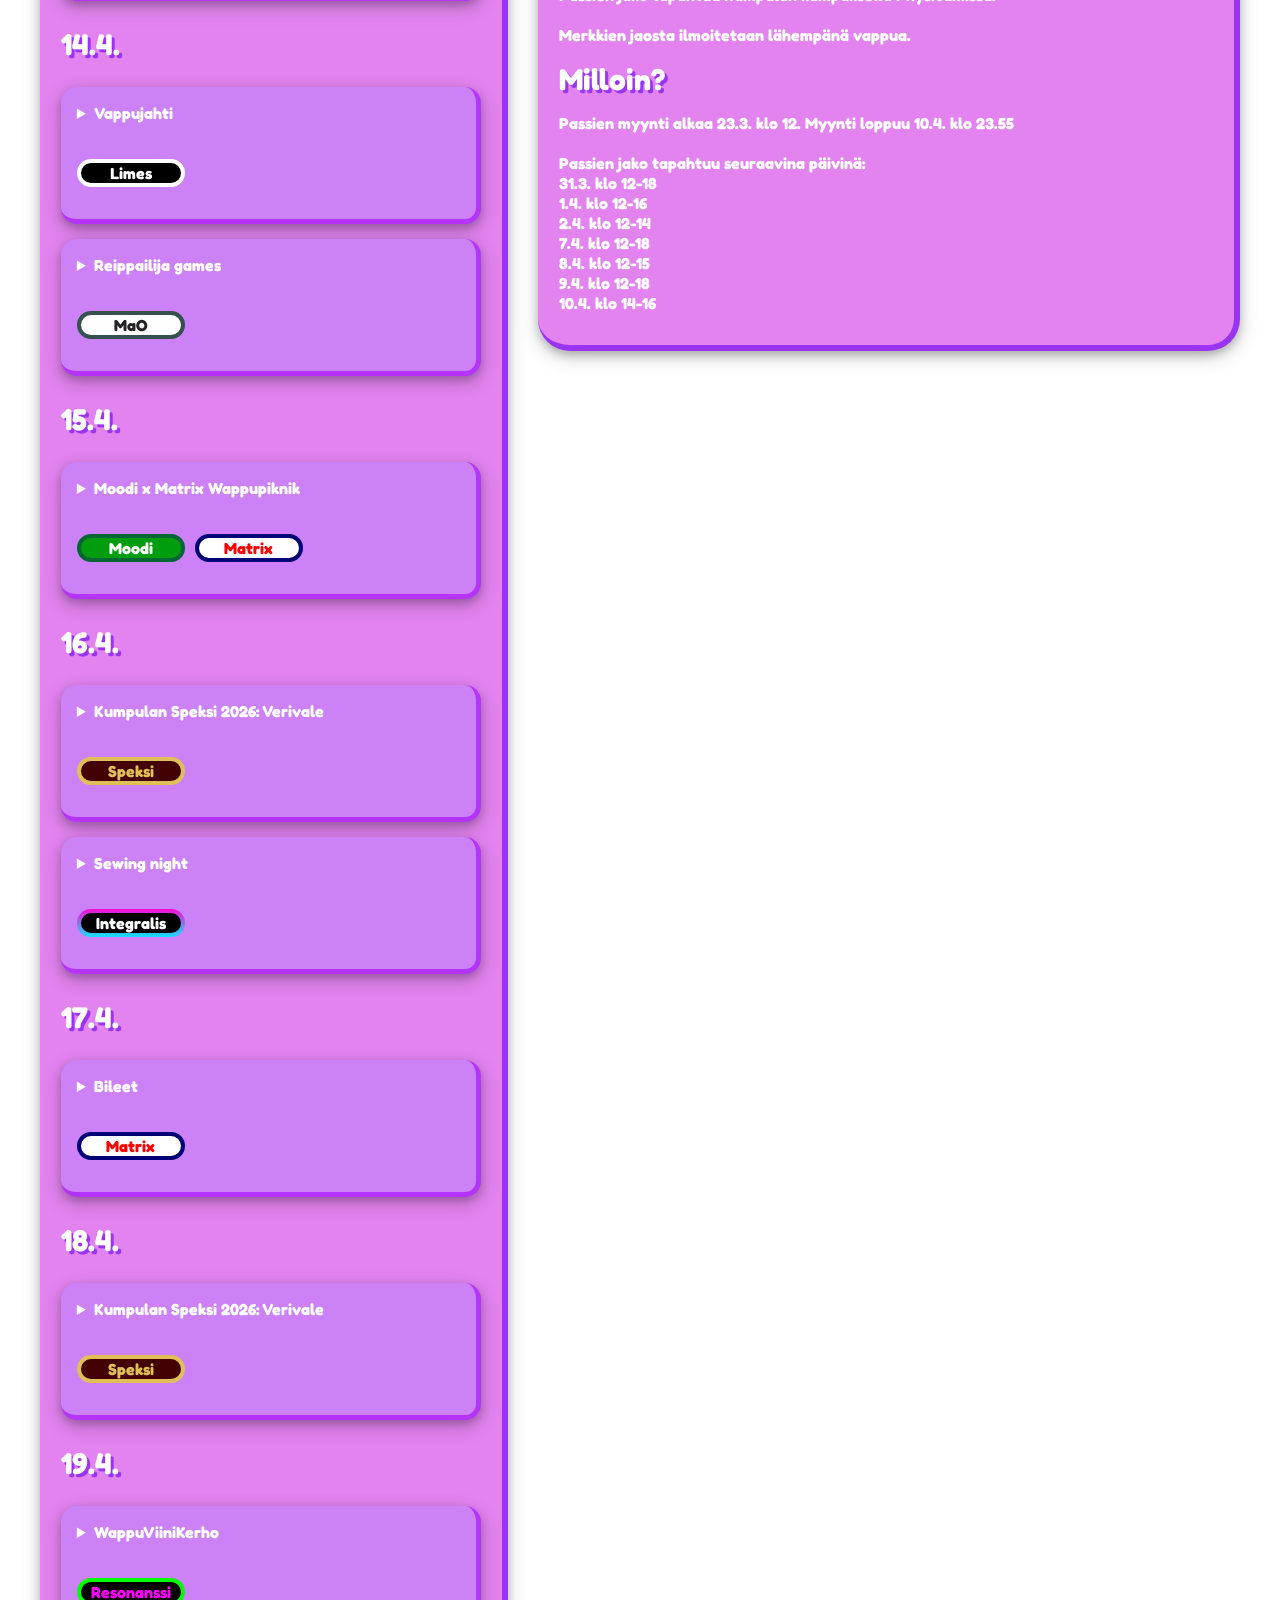
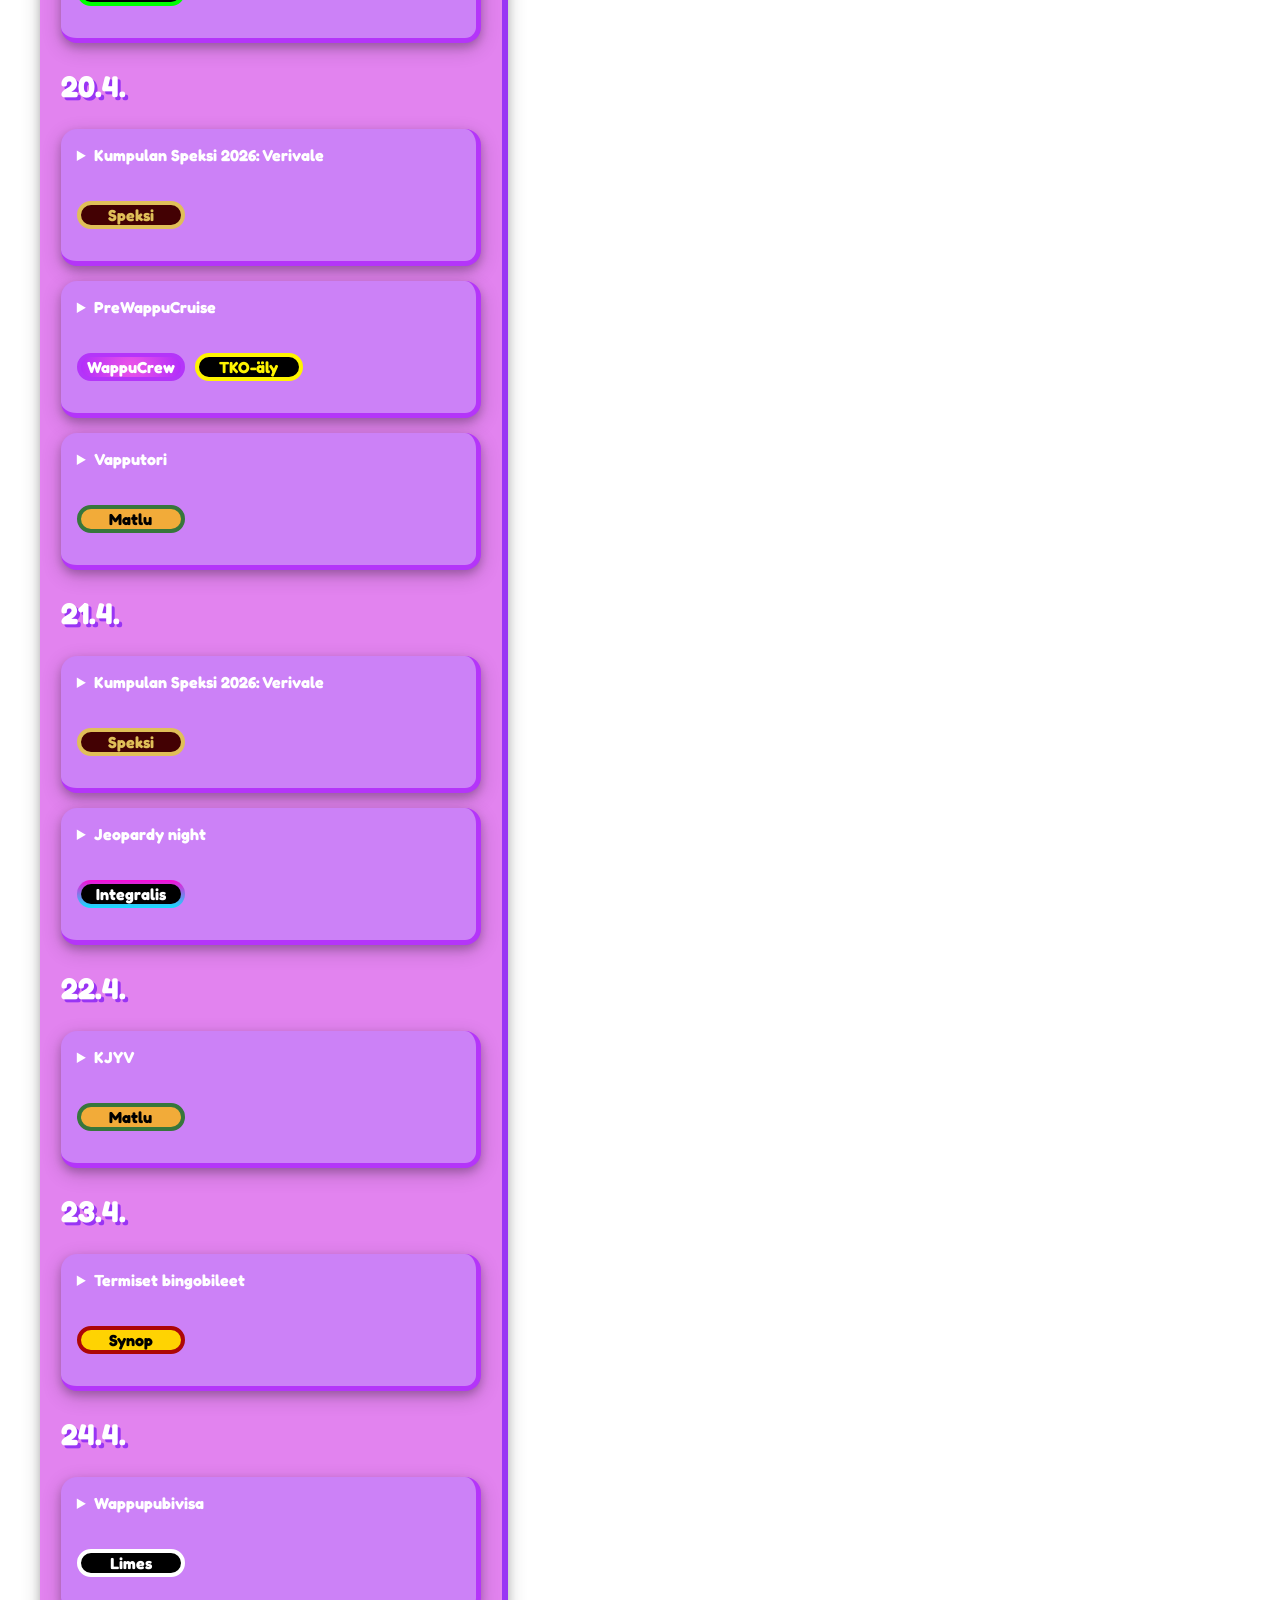
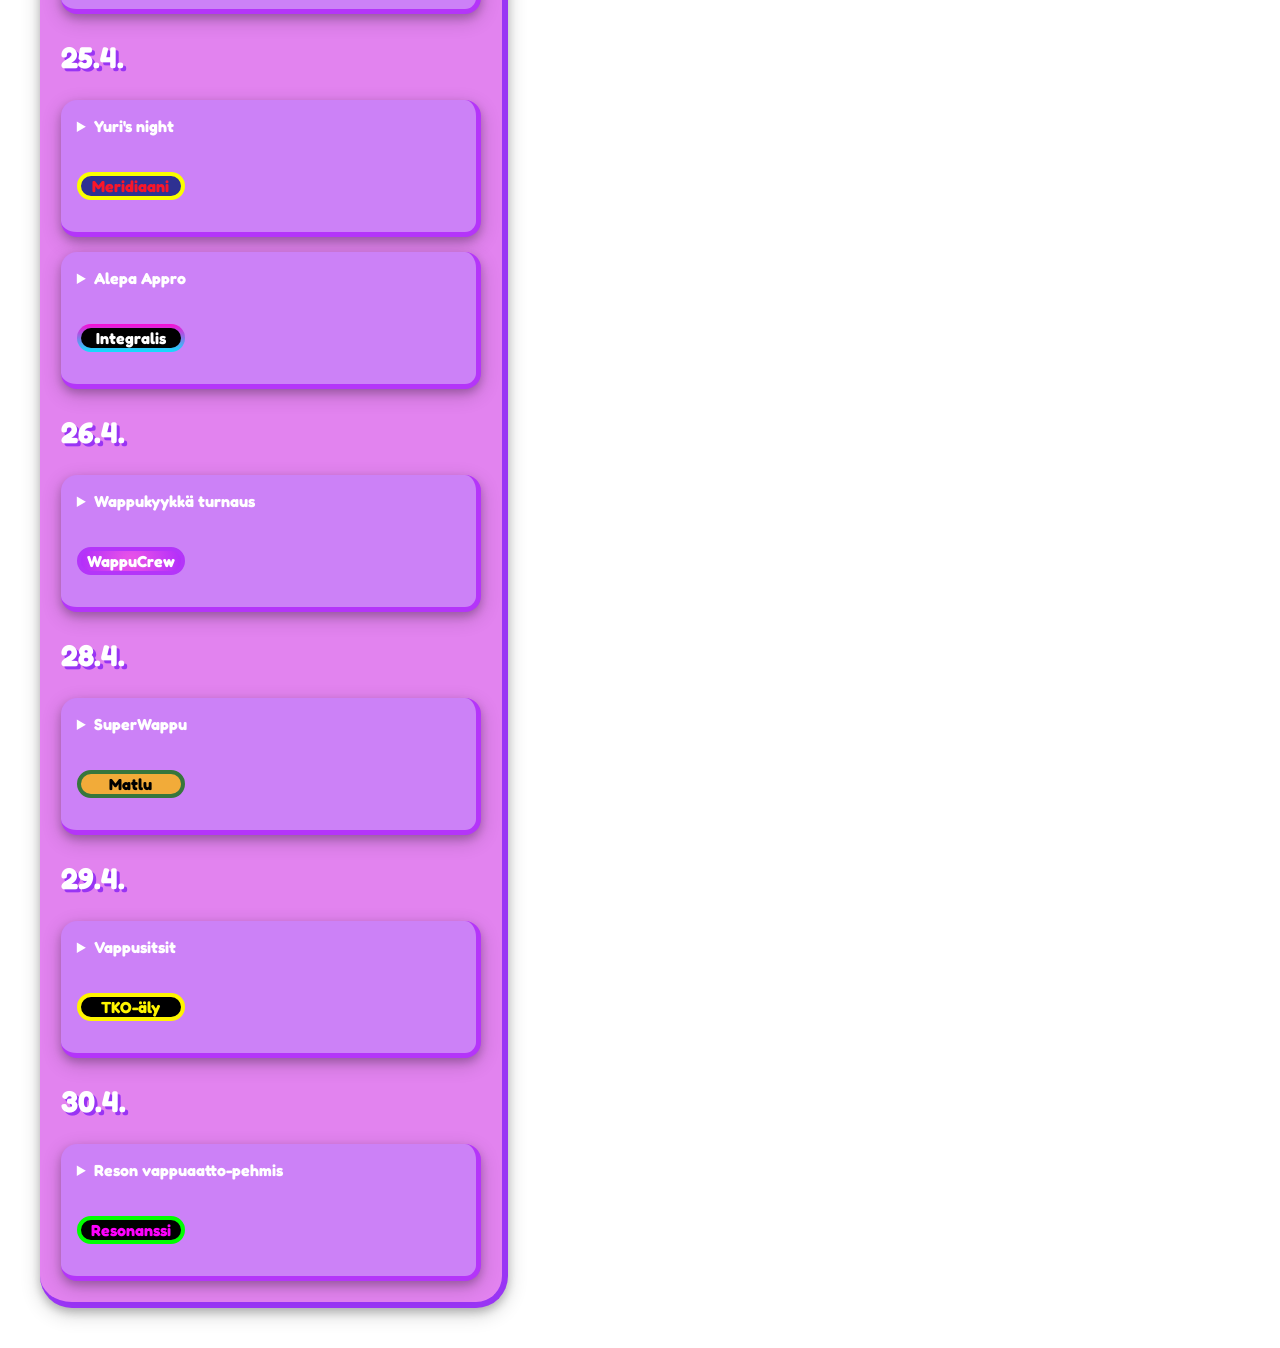
==== commit c5fcec55: "cleanup html" ====
--- a/index.html
+++ b/index.html
@@ -3,1110 +3,1110 @@
 
   <head>
     <title>Kumpulan Wappu</title>
+    <meta charset="UTF-8">
     <link rel="icon" href="static/kolmio.gif">
     <link rel="stylesheet" href="static/style.css">
     <meta name="viewport" content="width=device-width, initial-scale=1.0">
   </head>
 
-  <body>      
+  <body>
     <div class="layout">
-        <div class="eventbar">
+      <div class="eventbar">
         <h2 class="brandtext">Tässä kuussa</h2>
-            
+
         <h3 class="brandtext">Tänään</h3>
-            
-        <div class="eventcard">
-                    <details open>
-                        <summary>
-                        Kumpulan Wapun avajaiset<br><br>
-                        <div class="organisers">          
+
+        <div class="eventcard">
+          <details open>
+            <summary>
+              Kumpulan Wapun avajaiset<br><br>
+              <div class="organisers">
                 <p class="organisation wappucrew">WappuCrew</p>
-                </div>
-                        </summary>
-                        <br>
-                    <div >
-                        <p>Kumpulan Wapun viralliset avajaiset ovat vihdoin täällä!! 🤩🥳 Luvassa on Klusterilla hengailua, tarjoiluja 🍾🥂 sekä wappukaste. Lisäksi WappuCrew on paikalla vastaamassa kysymyksiinne Wappupassiin ja Kumpulan Wappuun liittyen.</p>
-                        <p>MITÄ: Wapun avajaiset<br>
-                        MISSÄ: Klusterilla, Leppäsuonkatu 11<br>
-                        MILLOIN: 31.3. klo 21:00 alkaen<br>
-                        DC: Haalarit</p>
-                        </div>
-                    </details>
-        </div>
-
-            <h2 class="brandtext">Huhtikuu</h2>
-            
+              </div>
+            </summary>
+            <br>
+            <div >
+              <p>Kumpulan Wapun viralliset avajaiset ovat vihdoin täällä!! 🤩🥳 Luvassa on Klusterilla hengailua, tarjoiluja 🍾🥂 sekä wappukaste. Lisäksi WappuCrew on paikalla vastaamassa kysymyksiinne Wappupassiin ja Kumpulan Wappuun liittyen.</p>
+              <p>MITÄ: Wapun avajaiset<br>
+                MISSÄ: Klusterilla, Leppäsuonkatu 11<br>
+                MILLOIN: 31.3. klo 21:00 alkaen<br>
+                DC: Haalarit</p>
+            </div>
+          </details>
+        </div>
+
+        <h2 class="brandtext">Huhtikuu</h2>
+
+        <h3 class="brandtext">2.4.</h3>
+
+        <div class="eventcard">
+          <details>
+            <summary>
+              Liikennevalo sitsit<br><br>
+              <div class="organisers">
+                <p class="organisation limes">Limes</p>
+              </div>
+            </summary>
+            <br>
+            <div >
+              <p>Milloin: klo 17:30 alkaen</p>
+              <p>Missä: Alina-sali, Mannerheimintie 5A</p>
+              <a href="https://kide.app/events/4a9b3131-b660-449b-b72b-423923078cfe">Liput ja lisätiedot</a>
+            </div>
+          </details>
+        </div>
+
+        <h3 class="brandtext">7.4.</h3>
+
+        <div class="eventcard">
+          <details>
+            <summary>
+              WappuShakkiKerho<br><br>
+              <div class="organisers">
+                <p class="organisation resonanssi">Resonanssi</p>
+              </div>
+            </summary>
+            <br>
+            <div >
+              <p>Milloin: </p>
+              <p>Missä: Onkalo, Exactum A118</p>
+            </div>
+          </details>
+        </div>
+
+        <h3 class="brandtext">10.4.</h3>
+
+        <div class="eventcard">
+          <details>
+            <summary>
+              JONDE PELAA KIMMO!!!<br><br>
+              <div class="organisers">
+                <p class="organisation meridiaani">Meridiaani</p>
+              </div>
+            </summary>
+            <br>
+            <div >
+              <p>Milloin: klo 18 alkaen</p>
+              <p>Missä: Klusteri, Leppäsuonkatu 11</p>
+            </div>
+          </details>
+        </div>
+
+        <h3 class="brandtext">12.4.</h3>
+
+        <div class="eventcard">
+          <details>
+            <summary>
+              Wappukyykkä training<br><br>
+              <div class="organisers">
+                <p class="organisation wappucrew">WappuCrew</p>
+              </div>
+            </summary>
+            <br>
+            <div >
+              <p>Save the date!</p>
+            </div>
+          </details>
+        </div>
+
+        <h3 class="brandtext">14.4.</h3>
+
+        <div class="eventcard">
+          <details>
+            <summary>
+              Vappujahti<br><br>
+              <div class="organisers">
+                <p class="organisation limes">Limes</p>
+              </div>
+            </summary>
+            <br>
+            <div >
+              <p>Save the date!</p>
+            </div>
+          </details>
+        </div>
+
+        <div class="eventcard">
+          <details>
+            <summary>
+              Reippailija games<br><br>
+              <div class="organisers">
+                <p class="organisation mao">MaO</p>
+              </div>
+            </summary>
+            <br>
+            <div >
+              <p>Save the date!</p>
+            </div>
+          </details>
+        </div>
+
+        <h3 class="brandtext">15.4.</h3>
+
+        <div class="eventcard">
+          <details>
+            <summary>
+              Moodi x Matrix Wappupiknik<br><br>
+              <div class="organisers">
+                <p class="organisation moodi">Moodi</p>
+                <p class="organisation matrix">Matrix</p>
+              </div>
+            </summary>
+            <br>
+            <div >
+              <p>Save the date!</p>
+            </div>
+          </details>
+        </div>
+
+        <h3 class="brandtext">16.4.</h3>
+
+        <div class="eventcard">
+          <details>
+            <summary>
+              Kumpulan Speksi 2026: Verivale<br><br>
+              <div class="organisers">
+                <p class="organisation speksi">Speksi</p>
+              </div>
+            </summary>
+            <br>
+            <div >
+              <p>Milloin: Esitys alkaa klo 19, sisään pääsee klo 18</p>
+              <p>Missä: Helsingin suomalainen yhteiskoulu, Isonnevantie 8, 00320 Helsinki</p>
+              <a href="https://kide.app/events/7328fa9b-f498-4e4a-a1f0-10e9d6af6047">Liput ja tarkemmat tiedot</a>
+            </div>
+          </details>
+        </div>
+
+        <div class="eventcard">
+          <details>
+            <summary>
+              Sewing night<br><br>
+              <div class="organisers">
+                <p class="organisation integralis">Integralis</p>
+              </div>
+            </summary>
+            <br>
+            <div >
+              <p>Milloin: klo 18 alkaen</p>
+              <p>Missä: Klusteri, Leppäsuonkatu 11</p>
+            </div>
+          </details>
+        </div>
+
+        <h3 class="brandtext">17.4.</h3>
+
+        <div class="eventcard">
+          <details>
+            <summary>
+              Bileet<br><br>
+              <div class="organisers">
+                <p class="organisation matrix">Matrix</p>
+              </div>
+            </summary>
+            <br>
+            <div >
+              <p>Save the date!</p>
+            </div>
+          </details>
+        </div>
+
+        <h3 class="brandtext">18.4.</h3>
+
+        <div class="eventcard">
+          <details>
+            <summary>
+              Kumpulan Speksi 2026: Verivale<br><br>
+              <div class="organisers">
+                <p class="organisation speksi">Speksi</p>
+              </div>
+            </summary>
+            <br>
+            <div >
+              <p>Milloin: Esitys alkaa klo 13, sisään pääsee klo 12</p>
+              <p>Missä: Helsingin suomalainen yhteiskoulu, Isonnevantie 8, 00320 Helsinki</p>
+              <a href="https://kide.app/events/bb51d1de-6845-4ee6-9e7d-4073ed94478b">Liput ja tarkemmat tiedot</a>
+            </div>
+          </details>
+        </div>
+
+        <h3 class="brandtext">19.4.</h3>
+
+        <div class="eventcard">
+          <details>
+            <summary>
+              WappuViiniKerho<br><br>
+              <div class="organisers">
+                <p class="organisation resonanssi">Resonanssi</p>
+              </div>
+            </summary>
+            <br>
+            <div >
+              <p>Save the date!</p>
+            </div>
+          </details>
+        </div>
+
+        <h3 class="brandtext">20.4.</h3>
+
+        <div class="eventcard">
+          <details>
+            <summary>
+              Kumpulan Speksi 2026: Verivale<br><br>
+              <div class="organisers">
+                <p class="organisation speksi">Speksi</p>
+              </div>
+            </summary>
+            <br>
+            <div >
+              <p>Milloin: Esitys alkaa klo 19, sisään pääsee klo 18</p>
+              <p>Missä: Helsingin suomalainen yhteiskoulu, Isonnevantie 8, 00320 Helsinki</p>
+              <a href="https://kide.app/events/e95b4096-d133-4bed-a280-bac741251e9d">Liput ja tarkemmat tiedot</a>
+            </div>
+          </details>
+        </div>
+
+        <div class="eventcard">
+          <details>
+            <summary>
+              PreWappuCruise<br><br>
+              <div class="organisers">
+                <p class="organisation wappucrew">WappuCrew</p>
+                <p class="organisation tko-aly">TKO-äly</p>
+              </div>
+            </summary>
+            <br>
+            <div >
+              <p>MITÄ: PreWappuCruise</p>
+              <p>MISSÄ: Itämerellä / Länsiterminaali 2</p>
+              <p>MILLOIN: 20.4.2026 klo 13-21, jatkot klo 21.30-></p>
+              <p>MIKSI: Vuoden parhaat poikkitieteelliset sitsit!</p>
+              <p>HINTA: 47€</p>
+              <p>MUKAAN: Passi tai henkilökortti (ajokortti ei käy)</p>
+              <p>DC: Haalarit ja Wappu</p>
+              <a href="https://tietokilta.fi/fi/tapahtumat/prewappucruise">Lisätietoja</a>
+            </div>
+          </details>
+        </div>
+
+        <div class="eventcard">
+          <details>
+            <summary>
+              Vapputori<br><br>
+              <div class="organisers">
+                <p class="organisation matlu">Matlu</p>
+              </div>
+            </summary>
+            <br>
+            <div >
+              <p>Save the date!</p>
+            </div>
+          </details>
+        </div>
+
+        <h3 class="brandtext">21.4.</h3>
+
+        <div class="eventcard">
+          <details>
+            <summary>
+              Kumpulan Speksi 2026: Verivale<br><br>
+              <div class="organisers">
+                <p class="organisation speksi">Speksi</p>
+              </div>
+            </summary>
+            <br>
+            <div >
+              <p>Milloin: Esitys alkaa klo 19, sisään pääsee klo 18</p>
+              <p>Missä: Helsingin suomalainen yhteiskoulu, Isonnevantie 8, 00320 Helsinki</p>
+              <a href="https://kide.app/events/eda6aaba-438a-48d8-abe2-d0dfd83ae97d">Liput ja tarkemmat tiedot</a>
+            </div>
+          </details>
+        </div>
+
+        <div class="eventcard">
+          <details>
+            <summary>
+              Jeopardy night<br><br>
+              <div class="organisers">
+                <p class="organisation integralis">Integralis</p>
+              </div>
+            </summary>
+            <br>
+            <div >
+              <p>Save the date!</p>
+            </div>
+          </details>
+        </div>
+
+        <h3 class="brandtext">22.4.</h3>
+
+        <div class="eventcard">
+          <details>
+            <summary>
+              KJYV<br><br>
+              <div class="organisers">
+                <p class="organisation matlu">Matlu</p>
+              </div>
+            </summary>
+            <br>
+            <div >
+              <p>Missä: Kumpula</p>
+            </div>
+          </details>
+        </div>
+
+        <h3 class="brandtext">23.4.</h3>
+        <div class="eventcard">
+          <details>
+            <summary>
+              Termiset bingobileet<br><br>
+              <div class="organisers">
+                <p class="organisation synop">Synop</p>
+              </div>
+            </summary>
+            <br>
+            <div >
+              <p>Save the date!</p>
+            </div>
+          </details>
+        </div>
+
+        <h3 class="brandtext">24.4.</h3>
+
+        <div class="eventcard">
+          <details>
+            <summary>
+              Wappupubivisa<br><br>
+              <div class="organisers">
+                <p class="organisation limes">Limes</p>
+              </div>
+            </summary>
+            <br>
+            <div >
+              <p>Save the date!</p>
+            </div>
+          </details>
+        </div>
+
+        <h3 class="brandtext">25.4.</h3>
+
+        <div class="eventcard">
+          <details>
+            <summary>
+              Yuri's night<br><br>
+              <div class="organisers">
+                <p class="organisation meridiaani">Meridiaani</p>
+              </div>
+            </summary>
+            <br>
+            <div >
+              <p>Missä: Alina-sali, Mannerheimintie 5A</p>
+            </div>
+          </details>
+        </div>
+
+        <div class="eventcard">
+          <details>
+            <summary>
+              Alepa Appro<br><br>
+              <div class="organisers">
+                <p class="organisation integralis">Integralis</p>
+              </div>
+            </summary>
+            <br>
+            <div >
+              <p>Save the date!</p>
+            </div>
+          </details>
+        </div>
+
+        <h3 class="brandtext">26.4.</h3>
+
+        <div class="eventcard">
+          <details>
+            <summary>
+              Wappukyykkä turnaus<br><br>
+              <div class="organisers">
+                <p class="organisation wappucrew">WappuCrew</p>
+              </div>
+            </summary>
+            <br>
+            <div >
+              <p>Save the date!</p>
+            </div>
+          </details>
+        </div>
+
+        <h3 class="brandtext">28.4.</h3>
+
+        <div class="eventcard">
+          <details>
+            <summary>
+              SuperWappu<br><br>
+              <div class="organisers">
+                <p class="organisation matlu">Matlu</p>
+              </div>
+            </summary>
+            <br>
+            <div >
+              <p>Save the date!</p>
+            </div>
+          </details>
+        </div>
+
+        <h3 class="brandtext">29.4.</h3>
+
+        <div class="eventcard">
+          <details>
+            <summary>
+              Vappusitsit<br><br>
+              <div class="organisers">
+                <p class="organisation tko-aly">TKO-äly</p>
+              </div>
+            </summary>
+            <br>
+            <div >
+              <p>Mitä: TKO-älyn perinteiset Vappusitsit</p>
+              <p>Missä: Malmin työväentalo, Takaniitynkuja 9, 00780 Helsinki, Suomi</p>
+              <p>Milloin: 29.4. klo 16:00</p>
+              <a href="https://members.tko-aly.fi/calendar_events/view/2882">Linkki TKO-älyn tapahtumakalenteriin</a>
+            </div>
+          </details>
+        </div>
+
+        <h3 class="brandtext">30.4.</h3>
+
+        <div class="eventcard">
+          <details>
+            <summary>
+              Reson vappuaatto-pehmis<br><br>
+              <div class="organisers">
+                <p class="organisation resonanssi">Resonanssi</p>
+              </div>
+            </summary>
+            <br>
+            <div >
+              <p>Save the date!</p>
+            </div>
+          </details>
+        </div>
+
+
+      </div>
+      <div class="content">
+        <h1 class="brandtext">Kumpulan Wappu 2026</h1>
+        <p>Etsitkö englanninkielistä sivua? Löydät sen <a href="english.html">täältä.</a></p>
+        <h3 class="brandtext">Wapun tapahtumakalenteri on nyt julki!</h3>
+
+
+        <p>
+          <span class="dot"></span>  Päivän tapahtumien määrä. Näet lisätietoja klikkaamalla päivän kohdalta!
+        </p>
+
+        <div class="weeks">
+          <div class="weekday"><p>Ma</p></div>
+          <div class="weekday"><p>Ti</p></div>
+          <div class="weekday"><p>Ke</p></div>
+          <div class="weekday"><p>To</p></div>
+          <div class="weekday"><p>Pe</p></div>
+          <div class="weekday"><p>La</p></div>
+          <div class="weekday"><p>Su</p></div>
+        </div>
+
+
+        <div class="calendarLayout">
+
+          <div></div>
+
+          <div class="calendarcell offseason" onclick="day31.showModal()">
+            31.3.<br> <span class="dot"></span>
+          </div>
+
+          <dialog id="day31" class="calendarpopup">
+            <div class="modal-box">
+              <div class="modal-action">
+                <h3 class="brandtext">31.3.</h3>
+                <h3>Wapun avajaiset</h3>
+                <br>
+                <div class="organisers">
+                  <p class="organisation wappucrew">WappuCrew</p>
+                </div>
+                <br>
+                <form method="dialog">
+                  <button class="calendarbutton">Sulje</button>
+                </form>
+              </div>
+            </div>
+          </dialog>
+
+          <div class="calendarcell" onclick="day1.showModal()">01</div>
+          <dialog id="day1" class="calendarpopup">
+            <div class="modal-box">
+              <div class="modal-action">
+                <h3 class="brandtext">1.4.</h3>
+                <img src="https://limes.fi/wp-content/uploads/2026/03/kolmio.gif">
+                <br>
+                <form method="dialog">
+                  <button class="calendarbutton">Sulje</button>
+                </form>
+              </div>
+            </div>
+          </dialog>
+
+          <div class="calendarcell" onclick="day2.showModal()">
+            02 <br> <span class="dot"></span>
+          </div>
+
+          <dialog id="day2" class="calendarpopup">
+            <div class="modal-box">
+              <div class="modal-action">
                 <h3 class="brandtext">2.4.</h3>
-            
-                <div class="eventcard">
-                    <details>
-                        <summary>
-                        Liikennevalo sitsit<br><br>
-                        <div class="organisers">          
-                <p class="organisation limes">Limes</p>
-                </div>
-                        </summary>
-                        <br>
-                    <div >
-                        <p>Milloin: klo 17:30 alkaen</p>
-                        <p>Missä: Alina-sali, Mannerheimintie 5A</p>
-                        <a href="https://kide.app/events/4a9b3131-b660-449b-b72b-423923078cfe">Liput ja lisätiedot</a>
-                        </div>
-                    </details>
-        </div>
-            
+                <h3>Liikennevalositsit</h3>
+                <div class="organisers">
+                  <p class="organisation limes">Limes</p>
+                </div>
+                <br>
+                <form method="dialog">
+                  <button class="calendarbutton">Sulje</button>
+                </form>
+              </div>
+            </div>
+          </dialog>
+
+          <div class="calendarcell">03</div>
+          <dialog id="day3" class="calendarpopup">
+            <div class="modal-box">
+              <div class="modal-action">
+                <form method="dialog">
+                  <button class="calendarbutton">Sulje</button>
+                </form>
+              </div>
+            </div>
+          </dialog>
+
+          <div class="calendarcell">04</div>
+          <dialog id="day4" class="calendarpopup">
+            <div class="modal-box">
+              <div class="modal-action">
+                <form method="dialog">
+                  <button class="calendarbutton">Sulje</button>
+                </form>
+              </div>
+            </div>
+          </dialog>
+
+          <div class="calendarcell">05</div>
+          <dialog id="day5" class="calendarpopup">
+            <div class="modal-box">
+              <div class="modal-action">
+                <form method="dialog">
+                  <button class="calendarbutton">Sulje</button>
+                </form>
+              </div>
+            </div>
+          </dialog>
+
+          <div class="calendarcell" onclick="day6.showModal()">06</div>
+          <dialog id="day6" class="calendarpopup">
+            <div class="modal-box">
+              <div class="modal-action">
+                <form method="dialog">
+                  <button class="calendarbutton">Sulje</button>
+                </form>
+              </div>
+            </div>
+          </dialog>
+
+          <div class="calendarcell" onclick="day7.showModal()">
+            07 <br> <span class="dot"></span>
+          </div>
+          <dialog id="day7" class="calendarpopup">
+            <div class="modal-box">
+              <div class="modal-action">
                 <h3 class="brandtext">7.4.</h3>
-            
-                <div class="eventcard">
-                    <details>
-                        <summary>
-                        WappuShakkiKerho<br><br>
-                        <div class="organisers">          
-                <p class="organisation resonanssi">Resonanssi</p>
-                </div>
-                        </summary>
-                        <br>
-                    <div >
-                        <p>Milloin: </p>
-                        <p>Missä: Onkalo, Exactum A118</p>
-                        </div>
-                    </details>
-        </div>
-            
+                <h3>WappuShakkiKerho</h3>
+                <div class="organisers">
+                  <p class="organisation resonanssi">Resonanssi</p>
+                </div>
+                <br>
+                <form method="dialog">
+                  <button class="calendarbutton">Sulje</button>
+                </form>
+              </div>
+            </div>
+          </dialog>
+
+          <div class="calendarcell">08</div>
+          <dialog id="day8" class="calendarpopup">
+            <div class="modal-box">
+              <div class="modal-action">
+                <form method="dialog">
+                  <button class="calendarbutton">Sulje</button>
+                </form>
+              </div>
+            </div>
+          </dialog>
+
+          <div class="calendarcell">09</div>
+          <dialog id="day9" class="calendarpopup">
+            <div class="modal-box">
+              <div class="modal-action">
+                <form method="dialog">
+                  <button class="calendarbutton">Sulje</button>
+                </form>
+              </div>
+            </div>
+          </dialog>
+
+          <div class="calendarcell" onclick="day10.showModal()">
+            10 <br>  <span class="dot"></span>
+          </div>
+          <dialog id="day10" class="calendarpopup">
+            <div class="modal-box">
+              <div class="modal-action">
                 <h3 class="brandtext">10.4.</h3>
-            
-                <div class="eventcard">
-                    <details>
-                        <summary>
-                        JONDE PELAA KIMMO!!!<br><br>
-                        <div class="organisers">          
-                <p class="organisation meridiaani">Meridiaani</p>
-                </div>
-                        </summary>
-                        <br>
-                    <div >
-                        <p>Milloin: klo 18 alkaen</p>
-                        <p>Missä: Klusteri, Leppäsuonkatu 11</p>
-                        </div>
-                    </details>
-        </div>
-            
-            <h3 class="brandtext">12.4.</h3>
-            
-            <div class="eventcard">
-                    <details>
-                        <summary>
-                        Wappukyykkä training<br><br>
-                        <div class="organisers">          
-                <p class="organisation wappucrew">WappuCrew</p>
-                </div>
-                        </summary>
-                        <br>
-                    <div >
-                        <p>Save the date!</p>
-                        </div>
-                    </details>
-        </div>
-            
-            <h3 class="brandtext">14.4.</h3>
-            
-            <div class="eventcard">
-                    <details>
-                        <summary>
-                        Vappujahti<br><br>
-                        <div class="organisers">          
-                <p class="organisation limes">Limes</p>
-                </div>
-                        </summary>
-                        <br>
-                    <div >
-                        <p>Save the date!</p>
-                        </div>
-                    </details>
-        </div>
-            
-            <div class="eventcard">
-                    <details>
-                        <summary>
-                        Reippailija games<br><br>
-                        <div class="organisers">          
-                <p class="organisation mao">MaO</p>
-                </div>
-                        </summary>
-                        <br>
-                    <div >
-                        <p>Save the date!</p>
-                        </div>
-                    </details>
-        </div>
-            
+                <h3>JONDE PELAA KIMMO!!!</h3>
+                <div class="organisers">
+                  <p class="organisation meridiaani">Meridiaani</p>
+                </div>
+                <br>
+                <form method="dialog">
+                  <button class="calendarbutton">Sulje</button>
+                </form>
+              </div>
+            </div>
+          </dialog>
+
+          <div class="calendarcell">11</div>
+          <dialog id="day11" class="calendarpopup">
+            <div class="modal-box">
+              <div class="modal-action">
+                <form method="dialog">
+                  <button class="calendarbutton">Sulje</button>
+                </form>
+              </div>
+            </div>
+          </dialog>
+
+          <div class="calendarcell" onclick="day12.showModal()">12 <br> <span class="dot"></span>
+          </div>
+          <dialog id="day12" class="calendarpopup">
+            <div class="modal-box">
+              <div class="modal-action">
+                <h3 class="brandtext">12.4.</h3>
+                <h3>Wappukyykkä training</h3>
+                <div class="organisers">
+                  <p class="organisation wappucrew">WappuCrew</p>
+                </div>
+                <br>
+                <form method="dialog">
+                  <button class="calendarbutton">Sulje</button>
+                </form>
+              </div>
+            </div>
+          </dialog>
+
+          <div class="calendarcell">13</div>
+          <dialog id="day13" class="calendarpopup">
+            <div class="modal-box">
+              <div class="modal-action">
+                <form method="dialog">
+                  <button class="calendarbutton">X</button>
+                </form>
+              </div>
+            </div>
+          </dialog>
+
+          <div class="calendarcell" onclick="day14.showModal()">14<br><span class="dot"></span><span class="dot"></span></div>
+          <dialog id="day14" class="calendarpopup">
+            <div class="modal-box">
+              <div class="modal-action">
+                <h3 class="brandtext">14.4.</h3>
+                <h3>Vappujahti</h3>
+                <div class="organisers">
+                  <p class="organisation limes">Limes</p>
+                </div>
+                <h3>Reippailija games</h3>
+                <div class="organisers">
+                  <p class="organisation mao">MaO</p>
+                </div>
+                <br>
+                <form method="dialog">
+                  <button class="calendarbutton">Sulje</button>
+                </form>
+              </div>
+            </div>
+          </dialog>
+
+          <div class="calendarcell" onclick="day15.showModal()">
+            15 <br> <span class="dot"></span>
+          </div>
+          <dialog id="day15" class="calendarpopup">
+            <div class="modal-box">
+              <div class="modal-action">
                 <h3 class="brandtext">15.4.</h3>
-            
-                <div class="eventcard">
-                    <details>
-                        <summary>
-                        Moodi x Matrix Wappupiknik<br><br>
-                        <div class="organisers">          
-                <p class="organisation moodi">Moodi</p>
-                            <p class="organisation matrix">Matrix</p>
-                </div>
-                        </summary>
-                        <br>
-                    <div >
-                        <p>Save the date!</p>
-                        </div>
-                    </details>
-        </div>
-            
+                <h3>Moodi x Matrix Wappupiknik</h3>
+                <div class="organisers">
+                  <p class="organisation moodi">Moodi</p>
+                  <p class="organisation matrix">Matrix</p>
+                </div>
+                <br>
+                <form method="dialog">
+                  <button class="calendarbutton">Sulje</button>
+                </form>
+              </div>
+            </div>
+          </dialog>
+
+          <div class="calendarcell" onclick="day16.showModal()">16 <br> <span class="dot"></span><span class="dot"></span>
+          </div>
+          <dialog id="day16" class="calendarpopup">
+            <div class="modal-box">
+              <div class="modal-action">
                 <h3 class="brandtext">16.4.</h3>
-            
-                <div class="eventcard">
-                    <details>
-                        <summary>
-                        Kumpulan Speksi 2026: Verivale<br><br>
-                        <div class="organisers">          
-                <p class="organisation speksi">Speksi</p>
-                </div>
-                        </summary>
-                        <br>
-                    <div >
-                        <p>Milloin: Esitys alkaa klo 19, sisään päsee klo 18</p>
-                        <p>Missä: Helsingin suomalainen yhteiskoulu, Isonnevantie 8, 00320 Helsinki</p>
-                        <a href="https://kide.app/events/7328fa9b-f498-4e4a-a1f0-10e9d6af6047">Liput ja tarkemmat tiedot</a>
-                        </div>
-                    </details>
-        </div>
-            
-                <div class="eventcard">
-                    <details>
-                        <summary>
-                        Sewing night<br><br>
-                        <div class="organisers">          
-                <p class="organisation integralis">Integralis</p>
-                </div>
-                        </summary>
-                        <br>
-                    <div >
-                        <p>Milloin: klo 18 alkaen</p>
-                        <p>Missä: Klusteri, Leppäsuonkatu 11</p>
-                        </div>
-                    </details>
-        </div>
-            
+                <h3>Kumpulan Speksi 2026: Verivale</h3>
+                <div class="organisers">
+                  <p class="organisation speksi">Speksi</p>
+                </div>
+                <h3>Sewing night</h3>
+                <div class="organisers">
+                  <p class="organisation integralis">Integralis</p>
+                </div>
+                <br>
+                <form method="dialog">
+                  <button class="calendarbutton">Sulje</button>
+                </form>
+              </div>
+            </div>
+          </dialog>
+
+          <div class="calendarcell" onclick="day17.showModal()">17 <br> <span class="dot"></span>
+          </div>
+          <dialog id="day17" class="calendarpopup">
+            <div class="modal-box">
+              <div class="modal-action">
                 <h3 class="brandtext">17.4.</h3>
-                
-                <div class="eventcard">
-                    <details>
-                        <summary>
-                        Bileet<br><br>
-                        <div class="organisers">          
-                <p class="organisation matrix">Matrix</p>
-                </div>
-                        </summary>
-                        <br>
-                    <div >
-                        <p>Save the date!</p>
-                        </div>
-                    </details>
-        </div>
-            
+                <h3>Bileet</h3>
+                <div class="organisers">
+                  <p class="organisation matrix">Matrix</p>
+                </div>
+                <br>
+                <form method="dialog">
+                  <button class="calendarbutton">Sulje</button>
+                </form>
+              </div>
+            </div>
+          </dialog>
+
+          <div class="calendarcell" onclick="day18.showModal()">18 <br> <span class="dot"></span>
+          </div>
+
+          <dialog id="day18" class="calendarpopup">
+            <div class="modal-box">
+              <div class="modal-action">
                 <h3 class="brandtext">18.4.</h3>
-                
-                <div class="eventcard">
-                    <details>
-                        <summary>
-                        Kumpulan Speksi 2026: Verivale<br><br>
-                        <div class="organisers">          
-                <p class="organisation speksi">Speksi</p>
-                </div>
-                        </summary>
-                        <br>
-                    <div >
-                        <p>Milloin: Esitys alkaa klo 13, sisään päsee klo 12</p>
-                        <p>Missä: Helsingin suomalainen yhteiskoulu, Isonnevantie 8, 00320 Helsinki</p>
-                        <a href="https://kide.app/events/bb51d1de-6845-4ee6-9e7d-4073ed94478b">Liput ja tarkemmat tiedot</a>
-                        </div>
-                    </details>
-        </div>
-            
+                <h3>Kumpulan Speksi 2026: Verivale</h3>
+                <div class="organisers">
+                  <p class="organisation speksi">Speksi</p>
+                </div>
+                <br>
+                <form method="dialog">
+                  <button class="calendarbutton">Sulje</button>
+                </form>
+              </div>
+            </div>
+          </dialog>
+
+          <div class="calendarcell" onclick="day19.showModal()">19 <br> <span class="dot"></span>
+          </div>
+          <dialog id="day19" class="calendarpopup">
+            <div class="modal-box">
+              <div class="modal-action">
                 <h3 class="brandtext">19.4.</h3>
-            
-                <div class="eventcard">
-                    <details>
-                        <summary>
-                        WappuViiniKerho<br><br>
-                        <div class="organisers">          
-                <p class="organisation resonanssi">Resonanssi</p>
-                </div>
-                        </summary>
-                        <br>
-                    <div >
-                        <p>Save the date!</p>
-                        </div>
-                    </details>
-        </div>
-            
+                <h3>WappuViiniKerho</h3>
+                <div class="organisers">
+                  <p class="organisation resonanssi">Resonanssi</p>
+                </div>
+                <br>
+                <form method="dialog">
+                  <button class="calendarbutton">Sulje</button>
+                </form>
+              </div>
+            </div>
+          </dialog>
+
+          <div class="calendarcell" onclick="day20.showModal()">20<br><span class="dot"></span><span class="dot"></span><span class="dot"></span><br>
+          </div>
+
+          <dialog id="day20" class="calendarpopup">
+            <div class="modal-box">
+              <div class="modal-action">
                 <h3 class="brandtext">20.4.</h3>
-                
-                <div class="eventcard">
-                    <details>
-                        <summary>
-                        Kumpulan Speksi 2026: Verivale<br><br>
-                        <div class="organisers">          
-                <p class="organisation speksi">Speksi</p>
-                </div>
-                        </summary>
-                        <br>
-                    <div >
-                        <p>Milloin: Esitys alkaa klo 19, sisään päsee klo 18</p>
-                        <p>Missä: Helsingin suomalainen yhteiskoulu, Isonnevantie 8, 00320 Helsinki</p>
-                        <a href="https://kide.app/events/e95b4096-d133-4bed-a280-bac741251e9d">Liput ja tarkemmat tiedot</a>
-                        </div>
-                    </details>
-        </div>
-            
-                <div class="eventcard">
-                    <details>
-                        <summary>
-                        PreWappuCruise<br><br>
-                        <div class="organisers">          
-                <p class="organisation wappucrew">WappuCrew</p>
-                            <p class="organisation tko-aly">TKO-äly</p>
-                </div>
-                        </summary>
-                        <br>
-                    <div >
-                        <p>MITÄ: PreWappuCruise</p>
-                        <p>MISSÄ: Itämerellä / Länsiterminaali 2</p>
-                        <p>MILLOIN: 20.4.2026 klo 13-21, jatkot klo 21.30-></p>
-                        <p>MIKSI: Vuoden parhaat poikkitieteelliset sitsit!</p>
-                        <p>HINTA: 47€</p>
-                        <p>MUKAAN: Passi tai henkilökortti (ajokortti ei käy)</p>
-                        <p>DC: Haalarit ja Wappu</p>
-                        <a href=https://tietokilta.fi/fi/tapahtumat/prewappucruise>Lisätietoja</a>
-                        </div>
-                    </details>
-        </div>
-            
-                <div class="eventcard">
-                    <details>
-                        <summary>
-                        Vapputori<br><br>
-                        <div class="organisers">          
-                <p class="organisation matlu">Matlu</p>
-                </div>
-                        </summary>
-                        <br>
-                    <div >
-                        <p>Save the date!</p>
-                        </div>
-                    </details>
-        </div>
-            
-            <h3 class="brandtext">21.4.</h3>
-            
-            <div class="eventcard">
-                    <details>
-                        <summary>
-                        Kumpulan Speksi 2026: Verivale<br><br>
-                        <div class="organisers">          
-                <p class="organisation speksi">Speksi</p>
-                </div>
-                        </summary>
-                        <br>
-                    <div >
-                        <p>Milloin: Esitys alkaa klo 19, sisään päsee klo 18</p>
-                        <p>Missä: Helsingin suomalainen yhteiskoulu, Isonnevantie 8, 00320 Helsinki</p>
-                        <a href="https://kide.app/events/eda6aaba-438a-48d8-abe2-d0dfd83ae97d">Liput ja tarkemmat tiedot</a>
-                        </div>
-                    </details>
-        </div>
-            
-                <div class="eventcard">
-                    <details>
-                        <summary>
-                        Jeopardy night<br><br>
-                        <div class="organisers">          
-                <p class="organisation integralis">Integralis</p>
-                </div>
-                        </summary>
-                        <br>
-                    <div >
-                        <p>Save the date!</p>
-                        </div>
-                    </details>
-        </div>
-            
-            <h3 class="brandtext">22.4.</h3>
-            
-                <div class="eventcard">
-                    <details>
-                        <summary>
-                        KJYV<br><br>
-                        <div class="organisers">          
-                <p class="organisation matlu">Matlu</p>
-                </div>
-                        </summary>
-                        <br>
-                    <div >
-                        <p>Missä: Kumpula</p>
-                        </div>
-                    </details>
-        </div>
-            
-            <h3 class="brandtext">23.4.</h3>		
-                <div class="eventcard">
-                    <details>
-                        <summary>
-                        Termiset bingobileet<br><br>
-                        <div class="organisers">          
+                <h3>Kumpulan Speksi 2026: Verivale</h3>
+                <div class="organisers">
+                  <p class="organisation speksi">Speksi</p>
+                </div>
+                <h3>PreWappuCruise</h3>
+                <div class="organisers">
+                  <p class="organisation wappucrew">WappuCrew</p>
+                  <p class="organisation tko-aly">TKO-äly</p>
+                </div>
+                <h3>Vapputori</h3>
+                <div class="organisers">
+                  <p class="organisation matlu">Matlu</p>
+                </div>
+                <br>
+                <form method="dialog">
+                  <button class="calendarbutton">Sulje</button>
+                </form>
+              </div>
+            </div>
+          </dialog>
+
+          <div class="calendarcell" onclick="day21.showModal()">21 <br> <span class="dot"></span><span class="dot"></span>
+          </div>
+
+          <dialog id="day21" class="calendarpopup">
+            <div class="modal-box">
+              <div class="modal-action">
+                <h3 class="brandtext">21.4.</h3>
+                <h3>Kumpulan Speksi 2026: Verivale</h3>
+                <div class="organisers">
+                  <p class="organisation speksi">Speksi</p>
+                </div>
+                <h3>Jeopardy night</h3>
+                <div class="organisers">
+                  <p class="organisation integralis">Integralis</p>
+                </div>
+                <br>
+                <form method="dialog">
+                  <button class="calendarbutton">Sulje</button>
+                </form>
+              </div>
+            </div>
+          </dialog>
+
+          <div class="calendarcell" onclick="day22.showModal()">22 <br> <span class="dot"></span>
+          </div>
+          <dialog id="day22" class="calendarpopup">
+            <div class="modal-box">
+              <div class="modal-action">
+                <h3 class="brandtext">22.4.</h3>
+                <h3>KJYV</h3>
+                <div class="organisers">
+                  <p class="organisation matlu">Matlu</p>
+                </div>
+                <br>
+                <form method="dialog">
+                  <button class="calendarbutton">Sulje</button>
+                </form>
+              </div>
+            </div>
+          </dialog>
+
+          <div class="calendarcell" onclick="day23.showModal()">23<br><span class="dot"></span></div>
+          <dialog id="day23" class="calendarpopup">
+            <div class="modal-box">
+              <h3 class="brandtext">23.4.</h3>
+              <h3>Termiset bingobileet</h3>
+              <div class="organisers">
                 <p class="organisation synop">Synop</p>
-                </div>
-                        </summary>
-                        <br>
-                    <div >
-                        <p>Save the date!</p>
-                        </div>
-                    </details>
-        </div>
-            
-            <h3 class="brandtext">24.4.</h3>
-            
-                <div class="eventcard">
-                    <details>
-                        <summary>
-                        Wappupubivisa<br><br>
-                        <div class="organisers">          
-                <p class="organisation limes">Limes</p>
-                </div>
-                        </summary>
-                        <br>
-                    <div >
-                        <p>Save the date!</p>
-                        </div>
-                    </details>
-        </div>
-            
+              </div>
+              <br>
+              <form method="dialog">
+                <button class="calendarbutton">Sulje</button>
+              </form>
+            </div>
+          </dialog>
+
+          <div class="calendarcell" onclick="day24.showModal()">24 <br> <span class="dot"></span>
+          </div>
+          <dialog id="day24" class="calendarpopup">
+            <div class="modal-box">
+              <div class="modal-action">
+                <h3 class="brandtext">24.4.</h3>
+                <h3>Wappupubivisa</h3>
+                <div class="organisers">
+                  <p class="organisation limes">Limes</p>
+                </div>
+                <br>
+                <form method="dialog">
+                  <button class="calendarbutton">Sulje</button>
+                </form>
+              </div>
+            </div>
+          </dialog>
+
+          <div class="calendarcell" onclick="day25.showModal()">25 <br> <span class="dot"></span><span class="dot"></span>
+          </div>
+          <dialog id="day25" class="calendarpopup">
+            <div class="modal-box">
+              <div class="modal-action">
                 <h3 class="brandtext">25.4.</h3>
-            
-                <div class="eventcard">
-                    <details>
-                        <summary>
-                        Yuri's night<br><br>
-                        <div class="organisers">          
-                <p class="organisation meridiaani">Meridiaani</p>
-                </div>
-                        </summary>
-                        <br>
-                    <div >
-                        <p>Missä: Alina-sali, Mannerheimintie 5A</p>
-                        </div>
-                    </details>
-        </div>
-            
-                <div class="eventcard">
-                    <details>
-                        <summary>
-                        Alepa Appro<br><br>
-                        <div class="organisers">          
-                <p class="organisation integralis">Integralis</p>
-                </div>
-                        </summary>
-                        <br>
-                    <div >
-                        <p>Save the date!</p>
-                        </div>
-                    </details>
-        </div>
-            
+                <h3>Yuri's night</h3>
+                <div class="organisers">
+                  <p class="organisation meridiaani">Meridiaani</p>
+                </div>
+                <h3>Alepa Appro</h3>
+                <div class="organisers">
+                  <p class="organisation integralis">Integralis</p>
+                </div>
+                <br>
+                <form method="dialog">
+                  <button class="calendarbutton">Sulje</button>
+                </form>
+              </div>
+            </div>
+          </dialog>
+
+          <div class="calendarcell" onclick="day26.showModal()">26 <br> <span class="dot"></span>
+          </div>
+          <dialog id="day26" class="calendarpopup">
+            <div class="modal-box">
+              <div class="modal-action">
                 <h3 class="brandtext">26.4.</h3>
-            
-                <div class="eventcard">
-                    <details>
-                        <summary>
-                        Wappukyykkä turnaus<br><br>
-                        <div class="organisers">          
-                <p class="organisation wappucrew">WappuCrew</p>
-                </div>
-                        </summary>
-                        <br>
-                    <div >
-                        <p>Save the date!</p>
-                        </div>
-                    </details>
-        </div>
-            
+                <h3>Wappukyykkäturnaus</h3>
+                <div class="organisers">
+                  <p class="organisation wappucrew">WappuCrew</p>
+                </div>
+                <br>
+                <form method="dialog">
+                  <button class="calendarbutton">Sulje</button>
+                </form>
+              </div>
+            </div>
+          </dialog>
+
+          <div class="calendarcell">27</div>
+
+          <dialog id="day27" class="calendarpopup">
+            <div class="modal-box">
+              <div class="modal-action">
+                <form method="dialog">
+                  <button class="calendarbutton">Sulje</button>
+                </form>
+              </div>
+            </div>
+          </dialog>
+
+          <div class="calendarcell" onclick="day28.showModal()">28 <br> <span class="dot"></span>
+          </div>
+          <dialog id="day28" class="calendarpopup">
+            <div class="modal-box">
+              <div class="modal-action">
                 <h3 class="brandtext">28.4.</h3>
-            
-                <div class="eventcard">
-                    <details>
-                        <summary>
-                        SuperWappu<br><br>
-                        <div class="organisers">          
-                <p class="organisation matlu">Matlu</p>
-                </div>
-                        </summary>
-                        <br>
-                    <div >
-                        <p>Save the date!</p>
-                        </div>
-                    </details>
-        </div>
-            
+                <h3>SuperWappu</h3>
+                <div class="organisers">
+                  <p class="organisation matlu">Matlu</p>
+                </div>
+                <br>
+                <form method="dialog">
+                  <button class="calendarbutton">Sulje</button>
+                </form>
+              </div>
+            </div>
+          </dialog>
+
+          <div class="calendarcell" onclick="day29.showModal()">29 <br> <span class="dot"></span>
+          </div>
+
+          <dialog id="day29" class="calendarpopup">
+            <div class="modal-box">
+              <div class="modal-action">
                 <h3 class="brandtext">29.4.</h3>
-            
-                <div class="eventcard">
-                    <details>
-                        <summary>
-                        Vappusitsit<br><br>
-                        <div class="organisers">          
-                <p class="organisation tko-aly">TKO-äly</p>
-                </div>
-                        </summary>
-                        <br>
-                    <div >
-                        <p>Mitä: TKO-älyn perinteiset Vappusitsit</p>
-                        <p>Missä: Malmin työväentalo, Takaniitynkuja 9, 00780 Helsinki, Finland</p>
-                        <p>Milloin: 29.4. klo 16:00</p>
-                        <a href="https://members.tko-aly.fi/calendar_events/view/2882">Link to TKO-äly's event calendar</a>
-                        </div>
-                    </details>
-        </div>
-            
-            <h3 class="brandtext">30.4.</h3>
-            
-                <div class="eventcard">
-                    <details>
-                        <summary>
-                        Reson vappuaatto-pehmis<br><br>
-                        <div class="organisers">          
-                <p class="organisation resonanssi">Resonanssi</p>
-                </div>
-                        </summary>
-                        <br>
-                    <div >
-                        <p>Save the date!</p>
-                        </div>
-                    </details>
-        </div>
-        
-
-        </div>
-        <div class="content">
-            <h1 class="brandtext">Kumpulan Wappu 2026</h1>
-                    <p>Looking for the English version? You can find it <a href="english.html">here.</a></p>
-                    <h3 class="brandtext">Wapun tapahtumakalenteri on nyt julki!</h3>
-                    
-                    
-                    <p>
-                        <span class="dot"></span>  Päivän tapahtumien määrä. Näet lisätietoja klikkaamalla päivän kohdalta!
-                    </p>
-                    
-            <div class="weeks">
-            <div class="weekday"><p>Ma</p></div>
-                        <div class="weekday"><p>Ti</p></div>
-                        <div class="weekday"><p>Ke</p></div>
-                        <div class="weekday"><p>To</p></div>
-                        <div class="weekday"><p>Pe</p></div>
-                        <div class="weekday"><p>La</p></div>
-                        <div class="weekday"><p>Su</p></div>
-            </div>
-                    
-            
-                    <div class="calendarLayout">
-
-                        <div></div>
-                        
-                        <div class="calendarcell offseason" onclick="day31.showModal()">            
-                            31.3.<br> <span class="dot"></span>
-            </div>
-                        
-                        <dialog id="day31" class="calendarpopup">
-                        <div class="modal-box">
-                            <div class="modal-action">
-                                    <h3 class="brandtext">31.3.</h3>
-                                    <h3>Wapun avajaiset</h3>
-                                    <br>
-                                        <div class="organisers">          
-                                <p class="organisation wappucrew">WappuCrew</p>
-                                </div>
-                                    <br>
-                            <form method="dialog">
-                                <button class="calendarbutton">Sulje</button>
-                            </form>
-                            </div>
-                        </div>
-                        </dialog>
-                        
-                <div class="calendarcell" onclick="day1.showModal()">01</div>
-                            <dialog id="day1" class="calendarpopup">
-                                <div class="modal-box">
-                                    <div class="modal-action">
-                                        <h3 class="brandtext">1.4.</h3>
-                                        <img src="https://limes.fi/wp-content/uploads/2026/03/kolmio.gif">
-                                        <br>
-                                        <form method="dialog">
-                                            <button class="calendarbutton">Sulje</button>
-                                        </form>
-                                    </div>
-                                </div>
-                            </dialog>
-                        
-                <div class="calendarcell" onclick="day2.showModal()">
-                            02 <br> <span class="dot"></span>
-                        </div>
-                        
-                        <dialog id="day2" class="calendarpopup">
-                        <div class="modal-box">
-                            <div class="modal-action">
-                                    <h3 class="brandtext">2.4.</h3>
-                                    <h3>Liikennevalositsit</h3>
-                                        <div class="organisers">          
-                                <p class="organisation limes">Limes</p>
-                                </div>
-                                    <br>
-                            <form method="dialog">
-                                <button class="calendarbutton">Sulje</button>
-                            </form>
-                            </div>
-                        </div>
-                        </dialog>
-                        
-                <div class="calendarcell">03</div>
-                        <dialog id="day3" class="calendarpopup">
-                        <div class="modal-box">
-                            <div class="modal-action">
-                            <form method="dialog">
-                                <button class="calendarbutton">Close</button>
-                            </form>
-                            </div>
-                        </div>
-                        </dialog>
-                        
-                <div class="calendarcell">04</div>
-                        <dialog id="day4" class="calendarpopup">
-                        <div class="modal-box">
-                            <div class="modal-action">
-                            <form method="dialog">
-                                <button class="calendarbutton">Close</button>
-                            </form>
-                            </div>
-                        </div>
-                        </dialog>
-                        
-                <div class="calendarcell">05</div>				
-                        <dialog id="day5" class="calendarpopup">
-                        <div class="modal-box">    					 
-                            <div class="modal-action">
-                            <form method="dialog">
-                                <button class="calendarbutton">Close</button>
-                            </form>
-                            </div>
-                        </div>
-                        </dialog>
-                        
-                <div class="calendarcell" onclick="day6.showModal()">06</div>					
-                        <dialog id="day6" class="calendarpopup">
-                        <div class="modal-box">    					 
-                            <div class="modal-action">
-                            <form method="dialog">
-                                <button class="calendarbutton">Close</button>
-                            </form>
-                            </div>
-                        </div>
-                        </dialog>
-                        
-                <div class="calendarcell" onclick="day7.showModal()">
-                            07 <br> <span class="dot"></span>
-                        </div>					
-                        <dialog id="day7" class="calendarpopup">
-                        <div class="modal-box">    					 
-                            <div class="modal-action">
-                                    <h3 class="brandtext">7.4.</h3>
-                                    <h3>WappuShakkiKerho</h3>
-                                        <div class="organisers">          
-                                <p class="organisation resonanssi">Resonanssi</p>
-                                </div>
-                                    <br>
-                            <form method="dialog">
-                                <button class="calendarbutton">Sulje</button>
-                            </form>
-                            </div>
-                        </div>
-                        </dialog>
-                        
-                <div class="calendarcell">08</div>				
-                        <dialog id="day8" class="calendarpopup">
-                        <div class="modal-box">
-                            <div class="modal-action">
-                            <form method="dialog">
-                                <button class="calendarbutton">Close</button>
-                            </form>
-                            </div>
-                        </div>
-                        </dialog>
-                        
-                <div class="calendarcell">09</div>					
-                        <dialog id="day9" class="calendarpopup">
-                        <div class="modal-box">
-                            <div class="modal-action">
-                            <form method="dialog">
-                                <button class="calendarbutton">Close</button>
-                            </form>
-                            </div>
-                        </div>
-                        </dialog>
-                        
-                <div class="calendarcell" onclick="day10.showModal()">
-                            10 <br>	<span class="dot"></span>					
-                        </div>
-                        <dialog id="day10" class="calendarpopup">
-                        <div class="modal-box">
-                            <div class="modal-action">
-                                    <h3 class="brandtext">7.4.</h3>
-                                    <h3>JONDE PELAA KIMMO!!!</h3>
-                                        <div class="organisers">          
-                                <p class="organisation meridiaani">Meridiaani</p>
-                                </div>
-                                    <br>
-                            <form method="dialog">
-                                <button class="calendarbutton">Sulje</button>
-                            </form>
-                            </div>
-                        </div>
-                        </dialog>
-                        
-                <div class="calendarcell">11</div>					
-                        <dialog id="day11" class="calendarpopup">
-                        <div class="modal-box">
-                            <div class="modal-action">
-                            <form method="dialog">
-                                <button class="calendarbutton">Close</button>
-                            </form>
-                            </div>
-                        </div>
-                        </dialog>
-                        
-                <div class="calendarcell" onclick="day12.showModal()">12 <br> <span class="dot"></span>
-                        </div>
-                        <dialog id="day12" class="calendarpopup">
-                        <div class="modal-box">
-                            <div class="modal-action">
-                                    <h3 class="brandtext">12.4.</h3>
-                                    <h3>Wappukyykkä training</h3>
-                                        <div class="organisers">          
-                                <p class="organisation wappucrew">WappuCrew</p>
-                                </div>
-                                    <br>
-                            <form method="dialog">
-                                <button class="calendarbutton">Sulje</button>
-                            </form>
-                            </div>
-                        </div>
-                        </dialog>
-                        
-                <div class="calendarcell">13</div>					
-                        <dialog id="day13" class="calendarpopup">
-                        <div class="modal-box">
-                            <div class="modal-action">
-                            <form method="dialog">
-                                <button class="calendarbutton">X</button>
-                            </form>
-                            </div>
-                        </div>
-                        </dialog>
-                        
-                <div class="calendarcell" onclick="day14.showModal()">14<br><span class="dot"></span><span class="dot"></span></div>				
-                        <dialog id="day14" class="calendarpopup">
-                        <div class="modal-box">    					 
-                            <div class="modal-action">
-                                    <h3 class="brandtext">14.4.</h3>
-                                    <h3>Vappujahti</h3>
-                                        <div class="organisers">          
-                                            <p class="organisation limes">Limes</p>
-                                </div>
-                                    <h3>Reippailija games</h3>
-                                        <div class="organisers">          
-                                            <p class="organisation mao">MaO</p>
-                                </div>
-                                    <br>
-                            <form method="dialog">
-                                <button class="calendarbutton">Sulje</button>
-                            </form>
-                            </div>
-                        </div>
-                        </dialog>
-                        
-                <div class="calendarcell" onclick="day15.showModal()">
-                            15 <br> <span class="dot"></span>
-                        </div>					
-                        <dialog id="day15" class="calendarpopup">
-                        <div class="modal-box">   					 
-                            <div class="modal-action">
-                                    <h3 class="brandtext">15.4.</h3>
-                                    <h3>Moodi x Matrix Wappupiknik</h3>
-                                        <div class="organisers">          
-                                <p class="organisation moodi">Moodi</p>
-                                            <p class="organisation matrix">Matrix</p>
-                                </div>
-                                    <br>
-                            <form method="dialog">
-                                <button class="calendarbutton">Sulje</button>
-                            </form>
-                            </div>
-                        </div>
-                        </dialog>
-                        
-                <div class="calendarcell" onclick="day16.showModal()">16 <br> <span class="dot"></span><span class="dot"></span>
-                        </div>					
-                        <dialog id="day16" class="calendarpopup">
-                        <div class="modal-box">    					 
-                            <div class="modal-action">
-                                    <h3 class="brandtext">16.4.</h3>
-                                    <h3>Kumpulan Speksi 2026: Verivale</h3>
-                                        <div class="organisers">          
-                                <p class="organisation speksi">Speksi</p>
-                                </div>
-                                    <h3>Sewing night</h3>
-                                        <div class="organisers">          
-                                <p class="organisation integralis">Integralis</p>
-                                </div>
-                                    <br>
-                            <form method="dialog">
-                                <button class="calendarbutton">Sulje</button>
-                            </form>
-                            </div>
-                        </div>
-                        </dialog>
-                        
-                <div class="calendarcell" onclick="day17.showModal()">17 <br> <span class="dot"></span>
-                        </div>					
-                        <dialog id="day17" class="calendarpopup">
-                        <div class="modal-box">    					 
-                            <div class="modal-action">
-                                    <h3 class="brandtext">17.4.</h3>
-                                    <h3>Bileet</h3>
-                                        <div class="organisers">          
-                                <p class="organisation matrix">Matrix</p>
-                                </div>
-                                    <br>
-                            <form method="dialog">
-                                <button class="calendarbutton">Sulje</button>
-                            </form>
-                            </div>
-                        </div>
-                        </dialog>
-                        
-                <div class="calendarcell" onclick="day18.showModal()">18 <br> <span class="dot"></span>
-                        </div>
-                        
-                        <dialog id="day18" class="calendarpopup">
-                        <div class="modal-box">   					 
-                            <div class="modal-action">
-                                    <h3 class="brandtext">18.4.</h3>
-                                    <h3>Kumpulan Speksi 2026: Verivale</h3>
-                                        <div class="organisers">          
-                                <p class="organisation speksi">Speksi</p>
-                                </div>
-                                    <br>
-                            <form method="dialog">
-                                <button class="calendarbutton">Sulje</button>
-                            </form>
-                            </div>
-                        </div>
-                        </dialog>
-                        
-                <div class="calendarcell" onclick="day19.showModal()">19 <br> <span class="dot"></span>
-                        </div>
-                        <dialog id="day19" class="calendarpopup">
-                        <div class="modal-box">
-                            <div class="modal-action">
-                                    <h3 class="brandtext">19.4.</h3>
-                                    <h3>WappuViiniKerho</h3>
-                                        <div class="organisers">          
-                                <p class="organisation resonanssi">Resonanssi</p>
-                                </div>
-                                    <br>
-                            <form method="dialog">
-                                <button class="calendarbutton">Sulje</button>
-                            </form>
-                            </div>
-                        </div>
-                        </dialog>
-                        
-                <div class="calendarcell" onclick="day20.showModal()">20<br><span class="dot"></span><span class="dot"></span><span class="dot"></span><br>
-                        </div>
-                        
-                        <dialog id="day20" class="calendarpopup">
-                        <div class="modal-box">    					 
-                            <div class="modal-action">
-                                    <h3 class="brandtext">20.4.</h3>
-                                    <h3>Kumpulan Speksi 2026: Verivale</h3>
-                                        <div class="organisers">          
-                                <p class="organisation speksi">Speksi</p>
-                                </div>
-                                    <h3>PreWappuCruise</h3>
-                                        <div class="organisers">          
-                                <p class="organisation wappucrew">WappuCrew</p>
-                                            <p class="organisation tko-aly">TKO-äly</p>
-                                </div>
-                                    <h3>Vapputori</h3>
-                                        <div class="organisers">          
-                                <p class="organisation matlu">Matlu</p>
-                                </div>
-                                    <br>
-                            <form method="dialog">
-                                <button class="calendarbutton">Sulje</button>
-                            </form>
-                            </div>
-                        </div>
-                        </dialog>
-                        
-                <div class="calendarcell" onclick="day21.showModal()">21 <br> <span class="dot"></span><span class="dot"></span>
-                        </div>
-                        
-                        <dialog id="day21" class="calendarpopup">
-                        <div class="modal-box">    					 
-                            <div class="modal-action">
-                                    <h3 class="brandtext">21.4.</h3>
-                                    <h3>Kumpulan Speksi 2026: Verivale</h3>
-                                        <div class="organisers">          
-                                <p class="organisation speksi">Speksi</p>
-                                </div>
-                                    <h3>Jeopardy night</h3>
-                                        <div class="organisers">          
-                                <p class="organisation integralis">Integralis</p>
-                                </div>
-                                    <br>
-                            <form method="dialog">
-                                <button class="calendarbutton">Sulje</button>
-                            </form>
-                            </div>
-                        </div>
-                        </dialog>
-                        
-                <div class="calendarcell" onclick="day22.showModal()">22 <br> <span class="dot"></span>
-                        </div>					
-                        <dialog id="day22" class="calendarpopup">
-                        <div class="modal-box">
-                            <div class="modal-action">
-                                    <h3 class="brandtext">22.4.</h3>
-                                    <h3>KJYV</h3>
-                                        <div class="organisers">          
-                                <p class="organisation matlu">Matlu</p>
-                                </div>
-                                    <br>
-                            <form method="dialog">
-                                <button class="calendarbutton">Sulje</button>
-                            </form>
-                            </div>
-                        </div>
-                        </dialog>
-                        
-                <div class="calendarcell"onclick="day23.showModal()">23<br><span class="dot"></span></div>				
-                        <dialog id="day23" class="calendarpopup">
-                        <div class="modal-box">
-                            <h3 class="brandtext">22.4.</h3>
-                                    <h3>Termiset bingobileet</h3>
-                                        <div class="organisers">          
-                                <p class="organisation synop">Synop</p>
-                                </div>
-                                    <br>
-                            <form method="dialog">
-                                <button class="calendarbutton">Sulje</button>
-                            </form>
-                            </div>
-                        </dialog>
-                        
-                <div class="calendarcell" onclick="day24.showModal()">24 <br> <span class="dot"></span>
-                        </div>			
-                        <dialog id="day24" class="calendarpopup">
-                        <div class="modal-box">
-                            <div class="modal-action">
-                                    <h3 class="brandtext">24.4.</h3>
-                                    <h3>Wappupubivisa</h3>
-                                        <div class="organisers">          
-                                <p class="organisation limes">Limes</p>
-                                </div>
-                                    <br>
-                            <form method="dialog">
-                                <button class="calendarbutton">Sulje</button>
-                            </form>
-                            </div>
-                        </div>
-                        </dialog>
-                        
-                <div class="calendarcell" onclick="day25.showModal()">25 <br> <span class="dot"></span><span class="dot"></span>
-                        </div>
-                        <dialog id="day25" class="calendarpopup">
-                        <div class="modal-box">
-                            <div class="modal-action">
-                                    <h3 class="brandtext">25.4.</h3>
-                                    <h3>Yuri's night</h3>
-                                        <div class="organisers">          
-                                <p class="organisation meridiaani">Meridiaani</p>
-                                </div>
-                                    <h3>Alepa Appro</h3>
-                                        <div class="organisers">          
-                                <p class="organisation integralis">Integralis</p>
-                                </div>
-                                    <br>
-                            <form method="dialog">
-                                <button class="calendarbutton">Sulje</button>
-                            </form>
-                            </div>
-                        </div>
-                        </dialog>
-                        
-                <div class="calendarcell" onclick="day26.showModal()">26 <br> <span class="dot"></span>
-                        </div>				
-                        <dialog id="day26" class="calendarpopup">
-                        <div class="modal-box">
-                            <div class="modal-action">
-                                    <h3 class="brandtext">26.4.</h3>
-                                    <h3>Wappukyykkäturnaus</h3>
-                                        <div class="organisers">          
-                                <p class="organisation wappucrew">WappuCrew</p>
-                                </div>
-                                    <br>
-                            <form method="dialog">
-                                <button class="calendarbutton">Sulje</button>
-                            </form>
-                            </div>
-                        </div>
-                        </dialog>
-                        
-                <div class="calendarcell">27</div>
-                        
-                        <dialog id="day27" class="calendarpopup">
-                        <div class="modal-box">
-                            <div class="modal-action">
-                            <form method="dialog">
-                                <button class="calendarbutton">Close</button>
-                            </form>
-                            </div>
-                        </div>
-                        </dialog>
-                        
-                <div class="calendarcell" onclick="day28.showModal()">28 <br> <span class="dot"></span>
-                        </div>
-                        <dialog id="day28" class="calendarpopup">
-                        <div class="modal-box">
-                            <div class="modal-action">
-                                    <h3 class="brandtext">28.4.</h3>
-                                    <h3>SuperWappu</h3>
-                                        <div class="organisers">          
-                                <p class="organisation matlu">Matlu</p>
-                                </div>
-                                    <br>
-                            <form method="dialog">
-                                <button class="calendarbutton">Sulje</button>
-                            </form>
-                            </div>
-                        </div>
-                        </dialog>
-                        
-                <div class="calendarcell" onclick="day29.showModal()">29 <br> <span class="dot"></span>
-                        </div>
-                        
-                        <dialog id="day29" class="calendarpopup">
-                        <div class="modal-box">
-                            <div class="modal-action">
-                                    <h3 class="brandtext">29.4.</h3>
-                                    <h3>Vappusitsit</h3>
-                                        <div class="organisers">          
-                                <p class="organisation tko-aly">TKO-äly</p>
-                                </div>
-                                    <br>
-                            <form method="dialog">
-                                <button class="calendarbutton">Sulje</button>
-                            </form>
-                            </div>
-                        </div>
-                        </dialog>
-                        
-                <div class="calendarcell" onclick="day30.showModal()">30 <br> <span class="dot"></span></div>					
-                        <dialog id="day30" class="calendarpopup">
-                        <div class="modal-box">
-                            <div class="modal-action">
-                                    <h3 class="brandtext">30.4.</h3>
-                                    <h3>Reson vappuaatto-pehmis</h3>
-                                        <div class="organisers">          
-                                <p class="organisation resonanssi">Resonanssi</p>
-                                </div>
-                                    <br>
-                            <form method="dialog">
-                                <button class="calendarbutton">Sulje</button>
-                            </form>
-                            </div>
-                        </div>
-                        </dialog>
-                        
-                <div class="calendarcell offseason" onclick="may1.showModal()">01.5.</div>
-                        
-                        <dialog id="may1" class="calendarpopup">
-                        <div class="modal-box">
-                            
-                            <div class="modal-action">
-                            <form method="dialog">
-                                <h3>
-                                            Ulliksella tavataan!
-                                        </h3>
-                                <button class="calendarbutton">Close</button>
-                            </form>
-                            </div>
-                        </div>
-                        </dialog>
-                        
-                    </div>
-                    <br>
-                    
-
-            <h3 class="brandtext">Mitä?</h3> 
-                    
-            <p>
-                        Kumpulan Wappu kerää kaikki Kumpulan opiskelijat yhteen juhlistamaan Wappua koko huhtikuun ajan. Kaikki Kumpulan opiskelijajärjestöt ovat mukana järjestämässä tapahtumia. Kannustimeksi tapahtumiin osallistumiseen on myös mahdollista ostaa Wappupassi, josta voi saada tapahtumissa käymällä suoritusmerkin! Luvassa on monenlaista tapahtumaa joiden mukaan kuuluu myös ilmaisia tapahtumia. Yksittäisten tapahtumien lisätiedot löytyvät järjestävältä järjestöltä.
-                    </p>
-                    
-                    <p>
-                        Passiin saa leimoja eri järjestöjen järjestämistä tapahtumista. Suoritusmerkkiin tarvitaan 8 leimaa, joista 4 ovat eri järjestöiltä. Lista passissa mukana olevista tapahtumista löytyy tältä nettisivulta. Leiman saa tapahtuman aikana WappuCrew:n jäseneltä tai tapahtumasta vastaavalta henkilöltä. Passin palauttamisen yhteydessä saa “Wappu 2026” -merkin, ja mikäli passi on onnistuneesti suoritettu, niin myös ensimmäisen suoritusmerkin eli W:n.
-                    </p>
-                    
-                    <p>
-                        Suoritusmerkit voi saada järjestyksessä W - A - B - U. Suoritusrajat pysyvät passissa samoina joka vuosi.
-                    </p>
-                    
-                    <p>
-                        Wappupassin hinta on 9 € ja muovisuojan kanssa 10,5 €. Hintaan sisältyy passi, kaulanauha, “Wappu 2026” -haalarimerkki ja onnistuneesta suorituksesta Wappupassin suoritusmerkki. Kadonneita tai tuhoutuneita passeja ei korvata.
-                    </p>
-                    
-            <h3 class="brandtext">Missä?</h3>
-                    
-                    <p>
-                        Passin voi ostaa <a href="https://kide.app/events/dd985467-dbd3-47be-b780-602be8c8a244">Kide.appistä.</a>
-                        <br><br>
-                        Passien jako tapahtuu Kumpulan kampuksella Physicumissa. 
-                        <br><br>
-                        Merkkien jaosta ilmoitetaan lähempänä vappua.
-                    </p>
-                
-                    <h3 class="brandtext">Milloin?</h3>
-            <p>
-                        Passien myynti alkaa 23.3. klo 12. Myynti loppuu 10.4. klo 23.55
-                        <br><br>
-                        Passien jako tapahtuu seuraavina päivinä:<br>
-                        31.3. klo 12-18<br>
-                        1.4. klo 12-16<br>
-                        2.4. klo 12-14<br>
-                        7.4. klo 12-18<br>
-                        8.4. klo 12-15<br>
-                        9.4. klo 12-18<br>
-                        10.4. klo 14-16<br>
-
-                    </p>
-                    
-        </div>
-        </div>
-
+                <h3>Vappusitsit</h3>
+                <div class="organisers">
+                  <p class="organisation tko-aly">TKO-äly</p>
+                </div>
+                <br>
+                <form method="dialog">
+                  <button class="calendarbutton">Sulje</button>
+                </form>
+              </div>
+            </div>
+          </dialog>
+
+          <div class="calendarcell" onclick="day30.showModal()">30 <br> <span class="dot"></span></div>
+          <dialog id="day30" class="calendarpopup">
+            <div class="modal-box">
+              <div class="modal-action">
+                <h3 class="brandtext">30.4.</h3>
+                <h3>Reson vappuaatto-pehmis</h3>
+                <div class="organisers">
+                  <p class="organisation resonanssi">Resonanssi</p>
+                </div>
+                <br>
+                <form method="dialog">
+                  <button class="calendarbutton">Sulje</button>
+                </form>
+              </div>
+            </div>
+          </dialog>
+
+          <div class="calendarcell offseason" onclick="may1.showModal()">01.5.</div>
+
+          <dialog id="may1" class="calendarpopup">
+            <div class="modal-box">
+
+              <div class="modal-action">
+                <form method="dialog">
+                  <h3>
+                    Ulliksella tavataan!
+                  </h3>
+                  <button class="calendarbutton">Sulje</button>
+                </form>
+              </div>
+            </div>
+          </dialog>
+
+        </div>
+        <br>
+
+
+        <h3 class="brandtext">Mitä?</h3>
+
+        <p>
+          Kumpulan Wappu kerää kaikki Kumpulan opiskelijat yhteen juhlistamaan Wappua koko huhtikuun ajan. Kaikki Kumpulan opiskelijajärjestöt ovat mukana järjestämässä tapahtumia. Kannustimeksi tapahtumiin osallistumiseen on myös mahdollista ostaa Wappupassi, josta voi saada tapahtumissa käymällä suoritusmerkin! Luvassa on monenlaista tapahtumaa joiden mukaan kuuluu myös ilmaisia tapahtumia. Yksittäisten tapahtumien lisätiedot löytyvät järjestävältä järjestöltä.
+        </p>
+
+        <p>
+          Passiin saa leimoja eri järjestöjen järjestämistä tapahtumista. Suoritusmerkkiin tarvitaan 8 leimaa, joista 4 ovat eri järjestöiltä. Lista passissa mukana olevista tapahtumista löytyy tältä nettisivulta. Leiman saa tapahtuman aikana WappuCrew:n jäseneltä tai tapahtumasta vastaavalta henkilöltä. Passin palauttamisen yhteydessä saa “Wappu 2026” -merkin, ja mikäli passi on onnistuneesti suoritettu, niin myös ensimmäisen suoritusmerkin eli W:n.
+        </p>
+
+        <p>
+          Suoritusmerkit voi saada järjestyksessä W - A - B - U. Suoritusrajat pysyvät passissa samoina joka vuosi.
+        </p>
+
+        <p>
+          Wappupassin hinta on 9 € ja muovisuojan kanssa 10,5 €. Hintaan sisältyy passi, kaulanauha, “Wappu 2026” -haalarimerkki ja onnistuneesta suorituksesta Wappupassin suoritusmerkki. Kadonneita tai tuhoutuneita passeja ei korvata.
+        </p>
+
+        <h3 class="brandtext">Missä?</h3>
+
+        <p>
+          Passin voi ostaa <a href="https://kide.app/events/dd985467-dbd3-47be-b780-602be8c8a244">Kide.appistä.</a>
+          <br><br>
+          Passien jako tapahtuu Kumpulan kampuksella Physicumissa.
+          <br><br>
+          Merkkien jaosta ilmoitetaan lähempänä vappua.
+        </p>
+
+        <h3 class="brandtext">Milloin?</h3>
+        <p>
+          Passien myynti alkaa 23.3. klo 12. Myynti loppuu 10.4. klo 23.55
+          <br><br>
+          Passien jako tapahtuu seuraavina päivinä:<br>
+          31.3. klo 12-18<br>
+          1.4. klo 12-16<br>
+          2.4. klo 12-14<br>
+          7.4. klo 12-18<br>
+          8.4. klo 12-15<br>
+          9.4. klo 12-18<br>
+          10.4. klo 14-16<br>
+
+        </p>
+
+      </div>
     </div>
-  </body>+  </body>
+</html>
--- a/static/style.css
+++ b/static/style.css
@@ -1,7 +1,7 @@
 @import url('https://fonts.googleapis.com/css2?family=Fredoka:wght@400;600&family=Patrick+Hand&display=swap');
 
 body{
-	background-image: url("https://limes.fi/wp-content/uploads/2026/03/Wappubackground-scaled.jpg");
+	background-image: url("Wappubackground.png");
 	background-attachment: fixed;
 	background-size: cover;
 	display: flex;
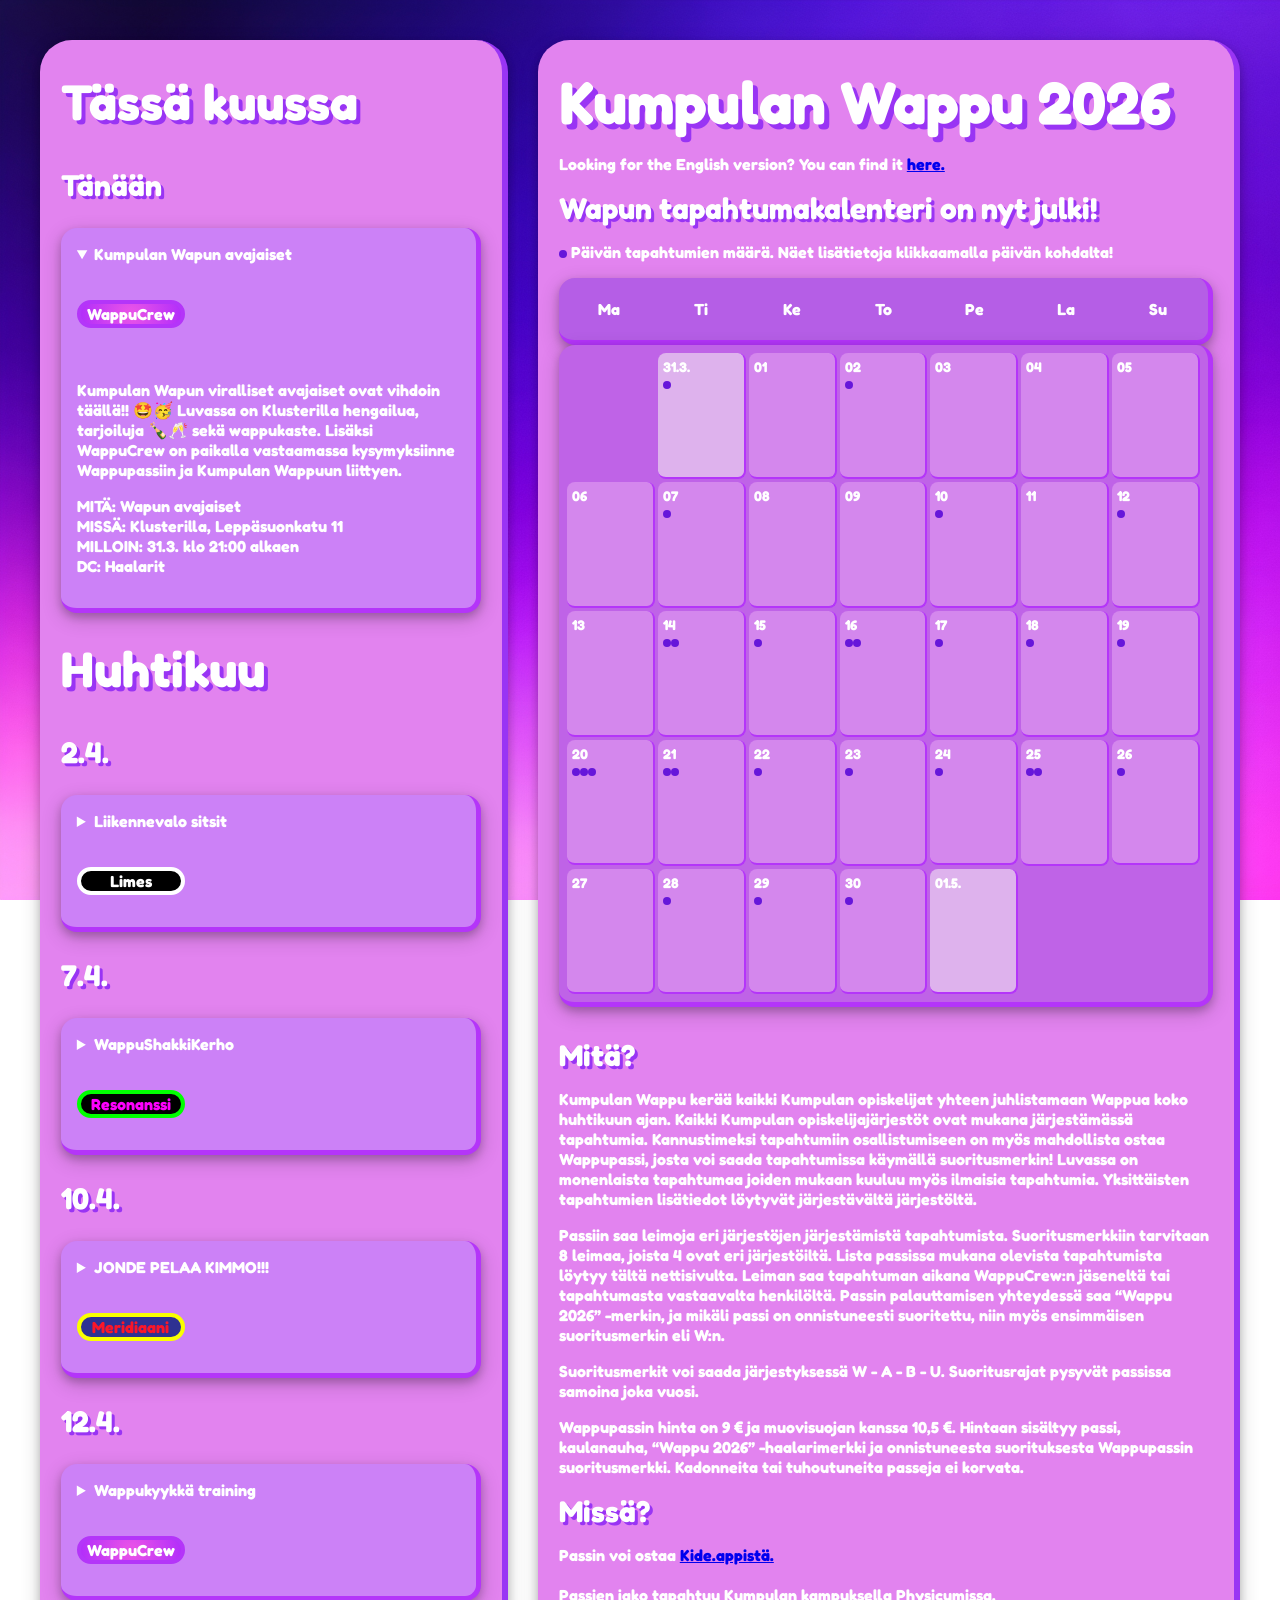
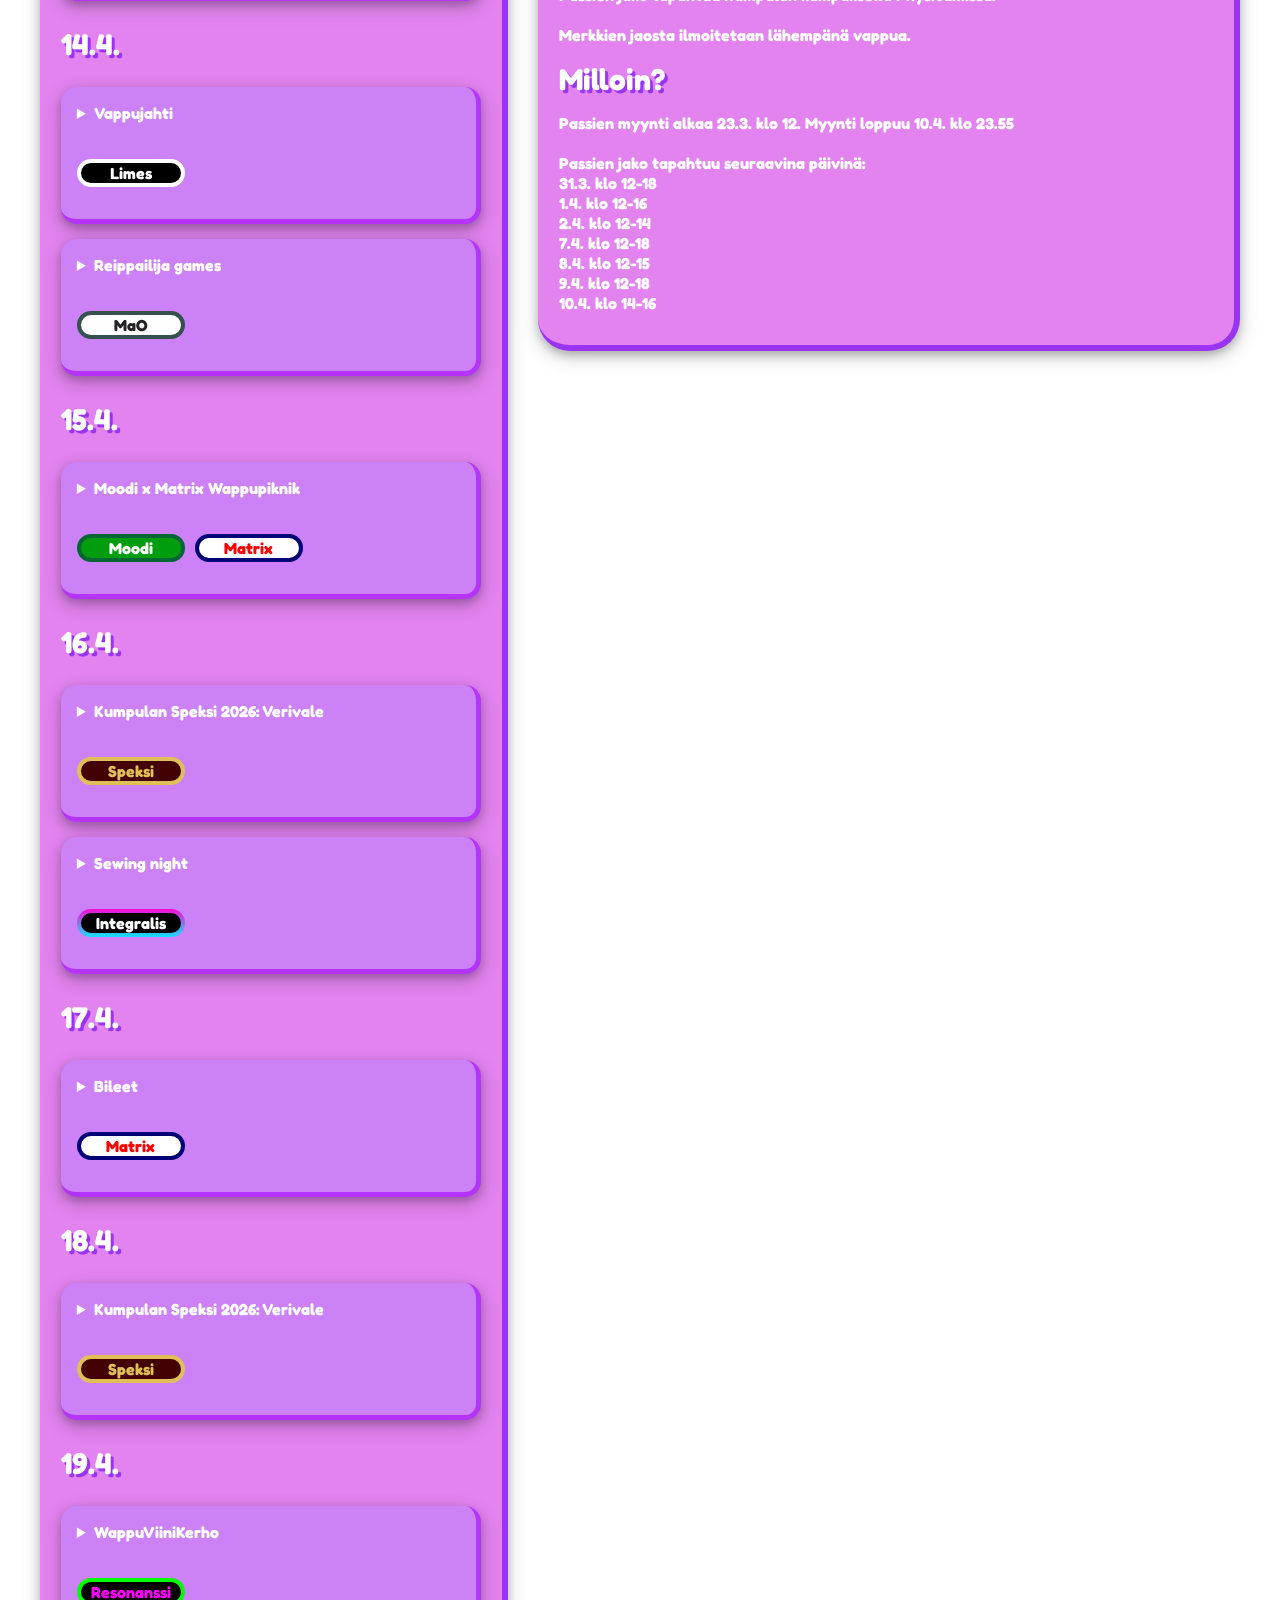
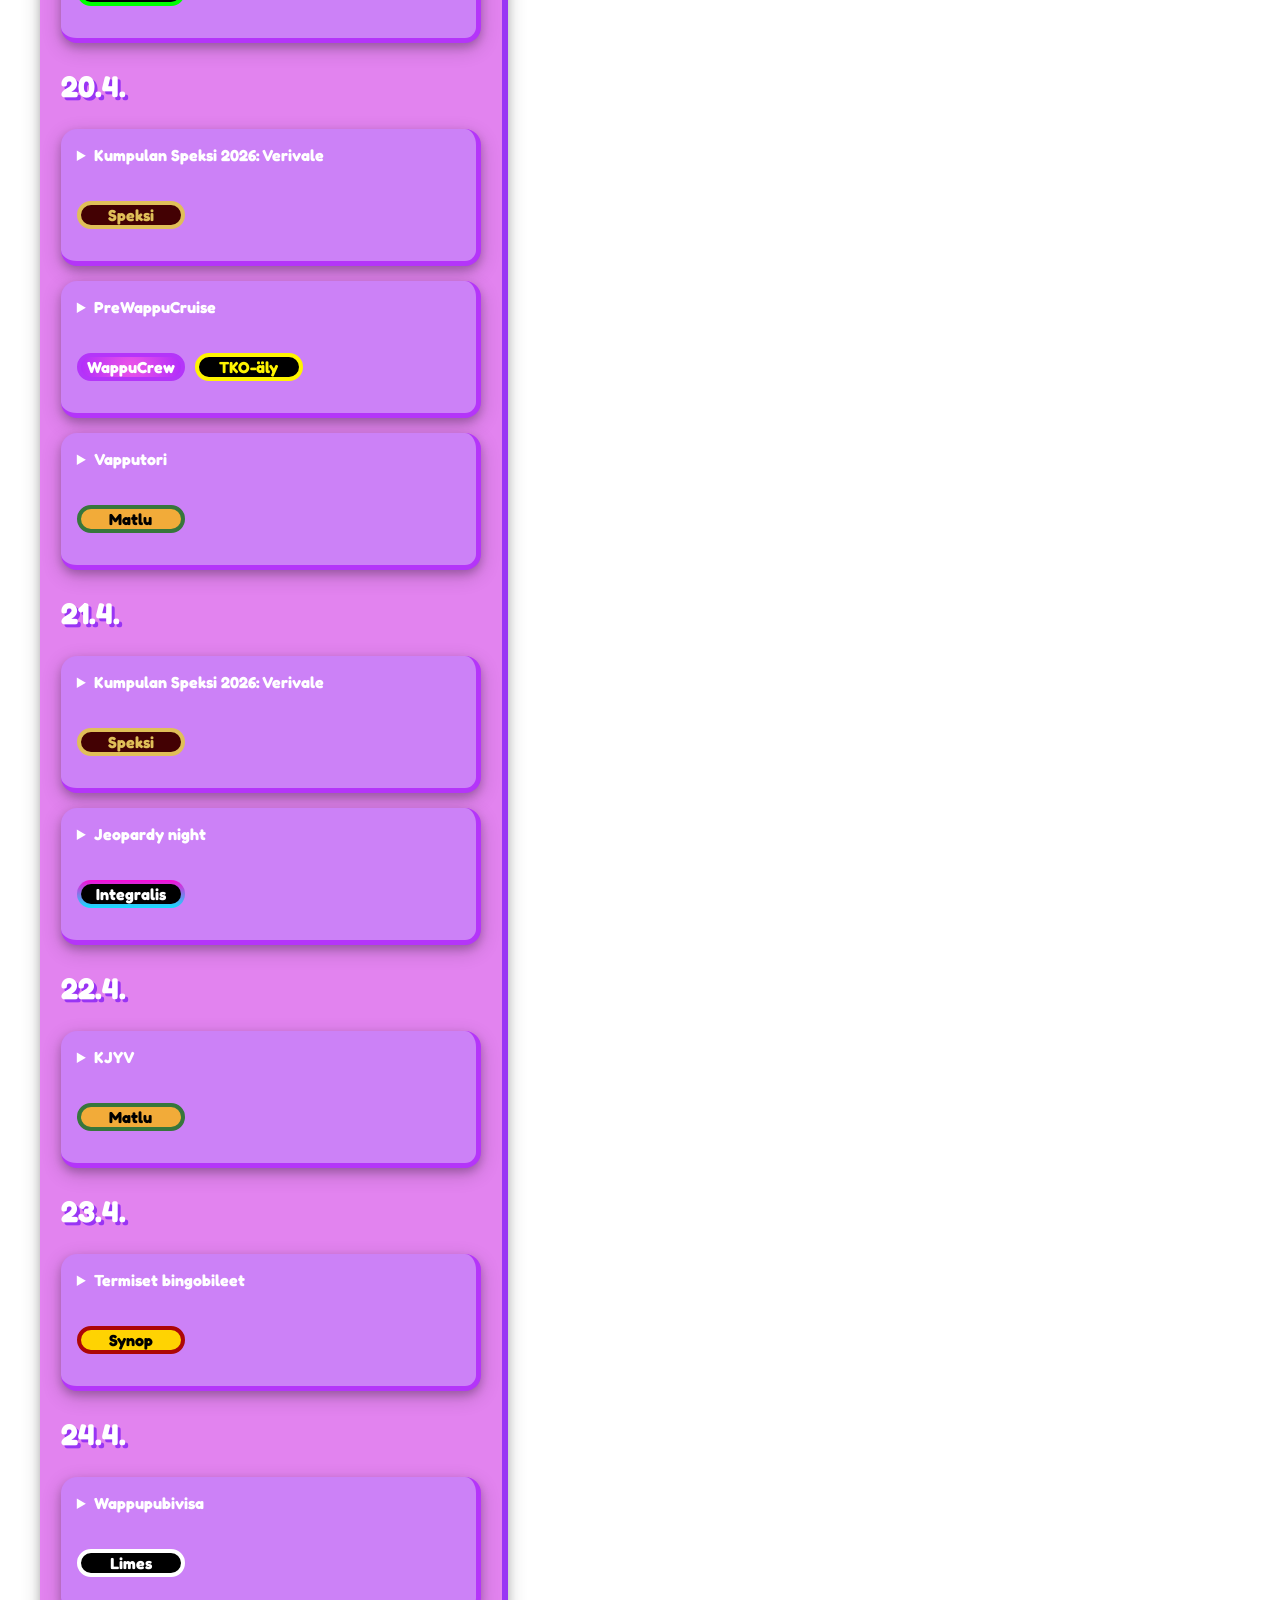
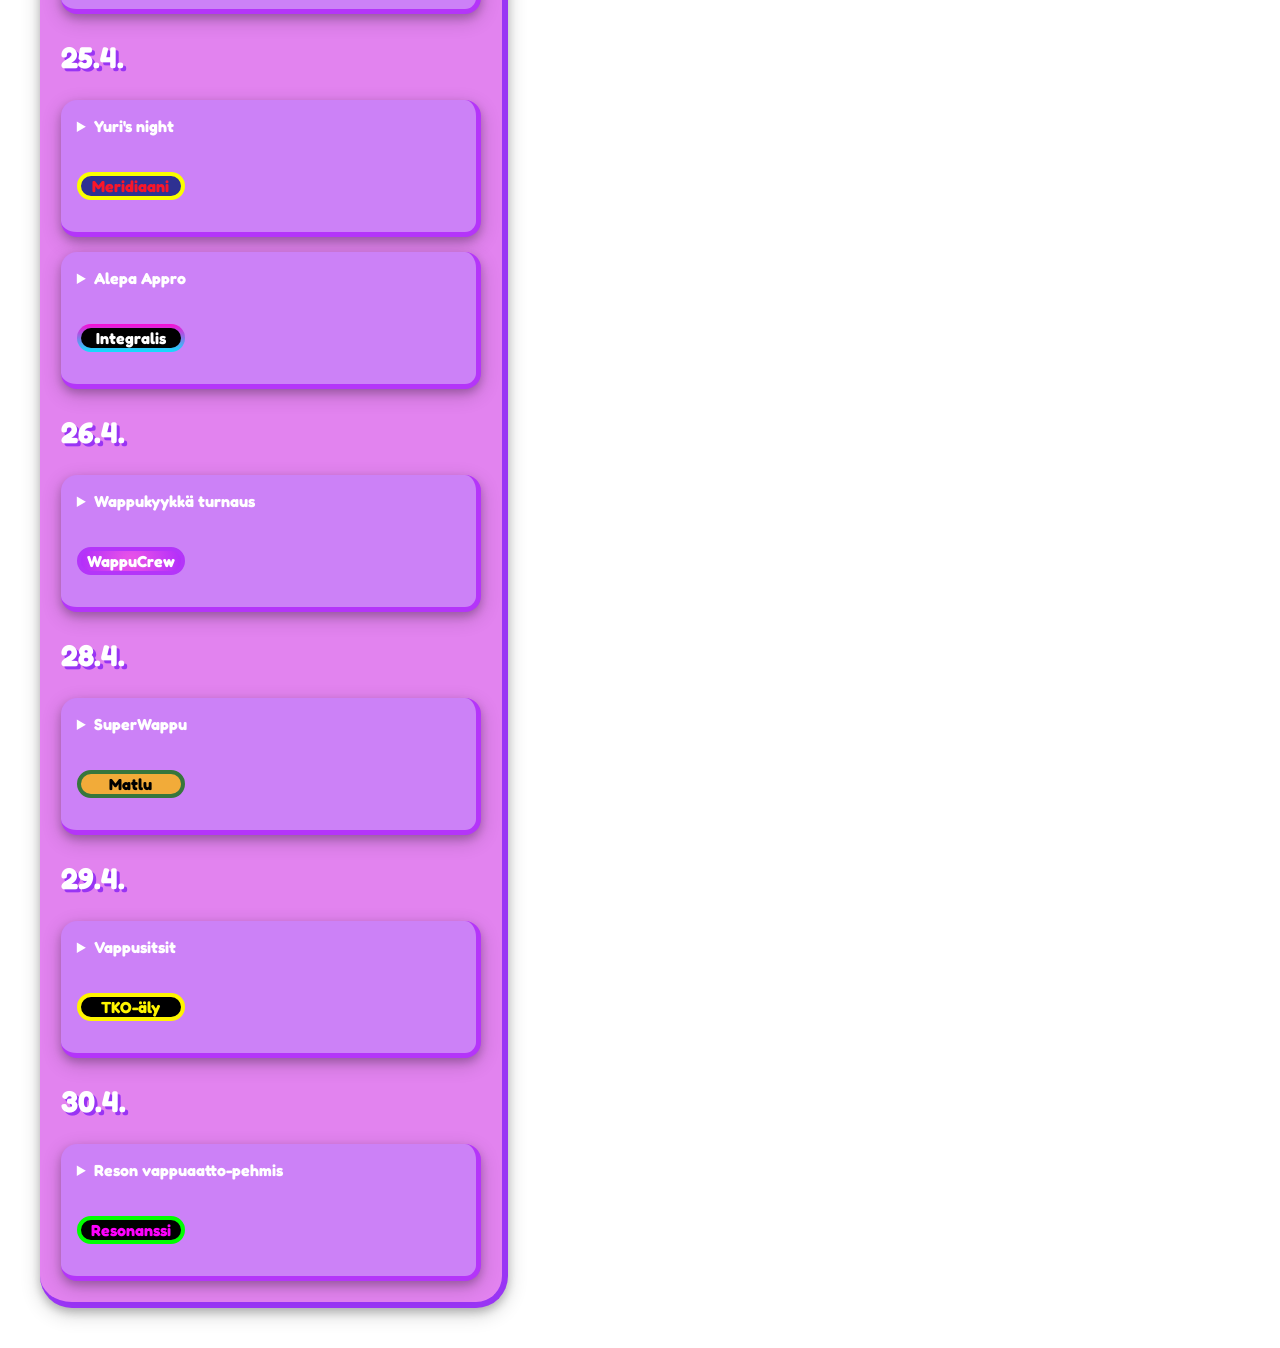
==== commit a4cd115b: "fix typos" ====
--- a/index.html
+++ b/index.html
@@ -495,7 +495,7 @@
       </div>
       <div class="content">
         <h1 class="brandtext">Kumpulan Wappu 2026</h1>
-        <p>Etsitkö englanninkielistä sivua? Löydät sen <a href="english.html">täältä.</a></p>
+        <p>Looking for the English version? You can find it <a href="english.html">here.</a></p>
         <h3 class="brandtext">Wapun tapahtumakalenteri on nyt julki!</h3>
 
 
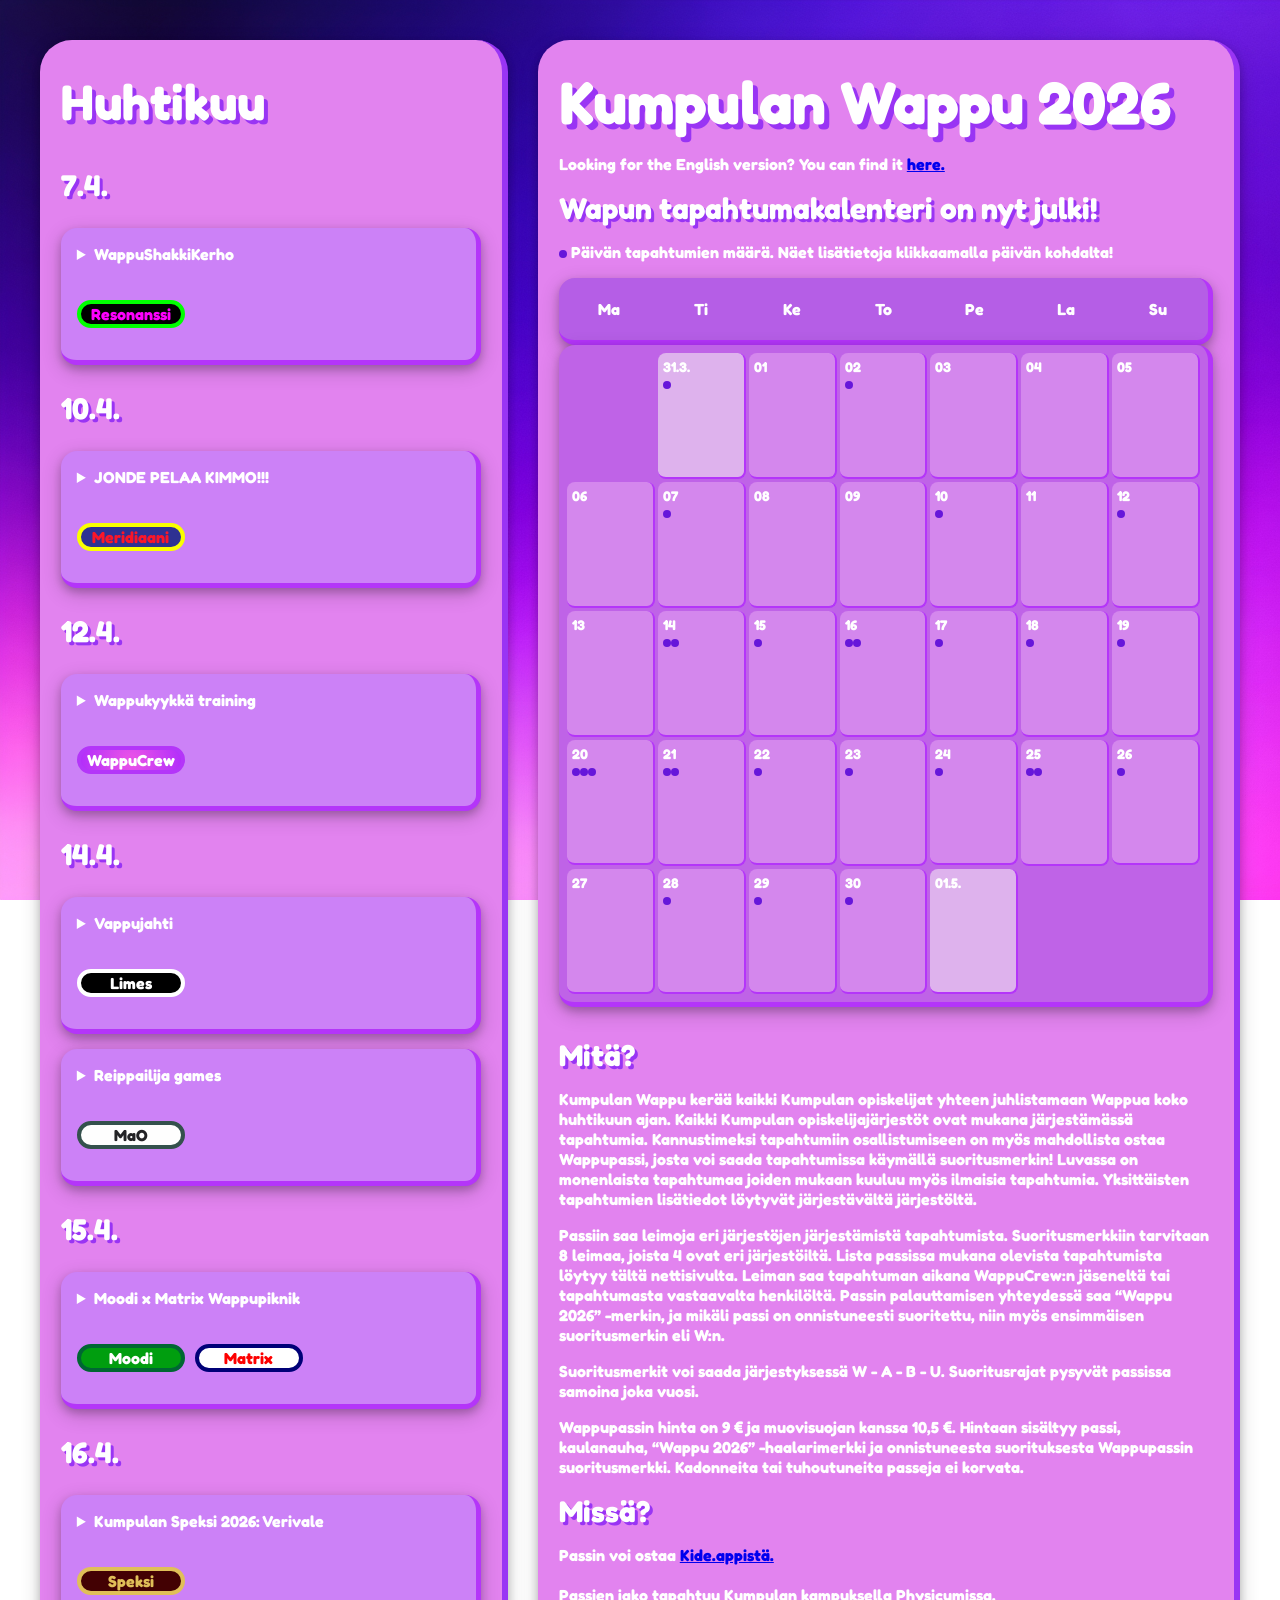
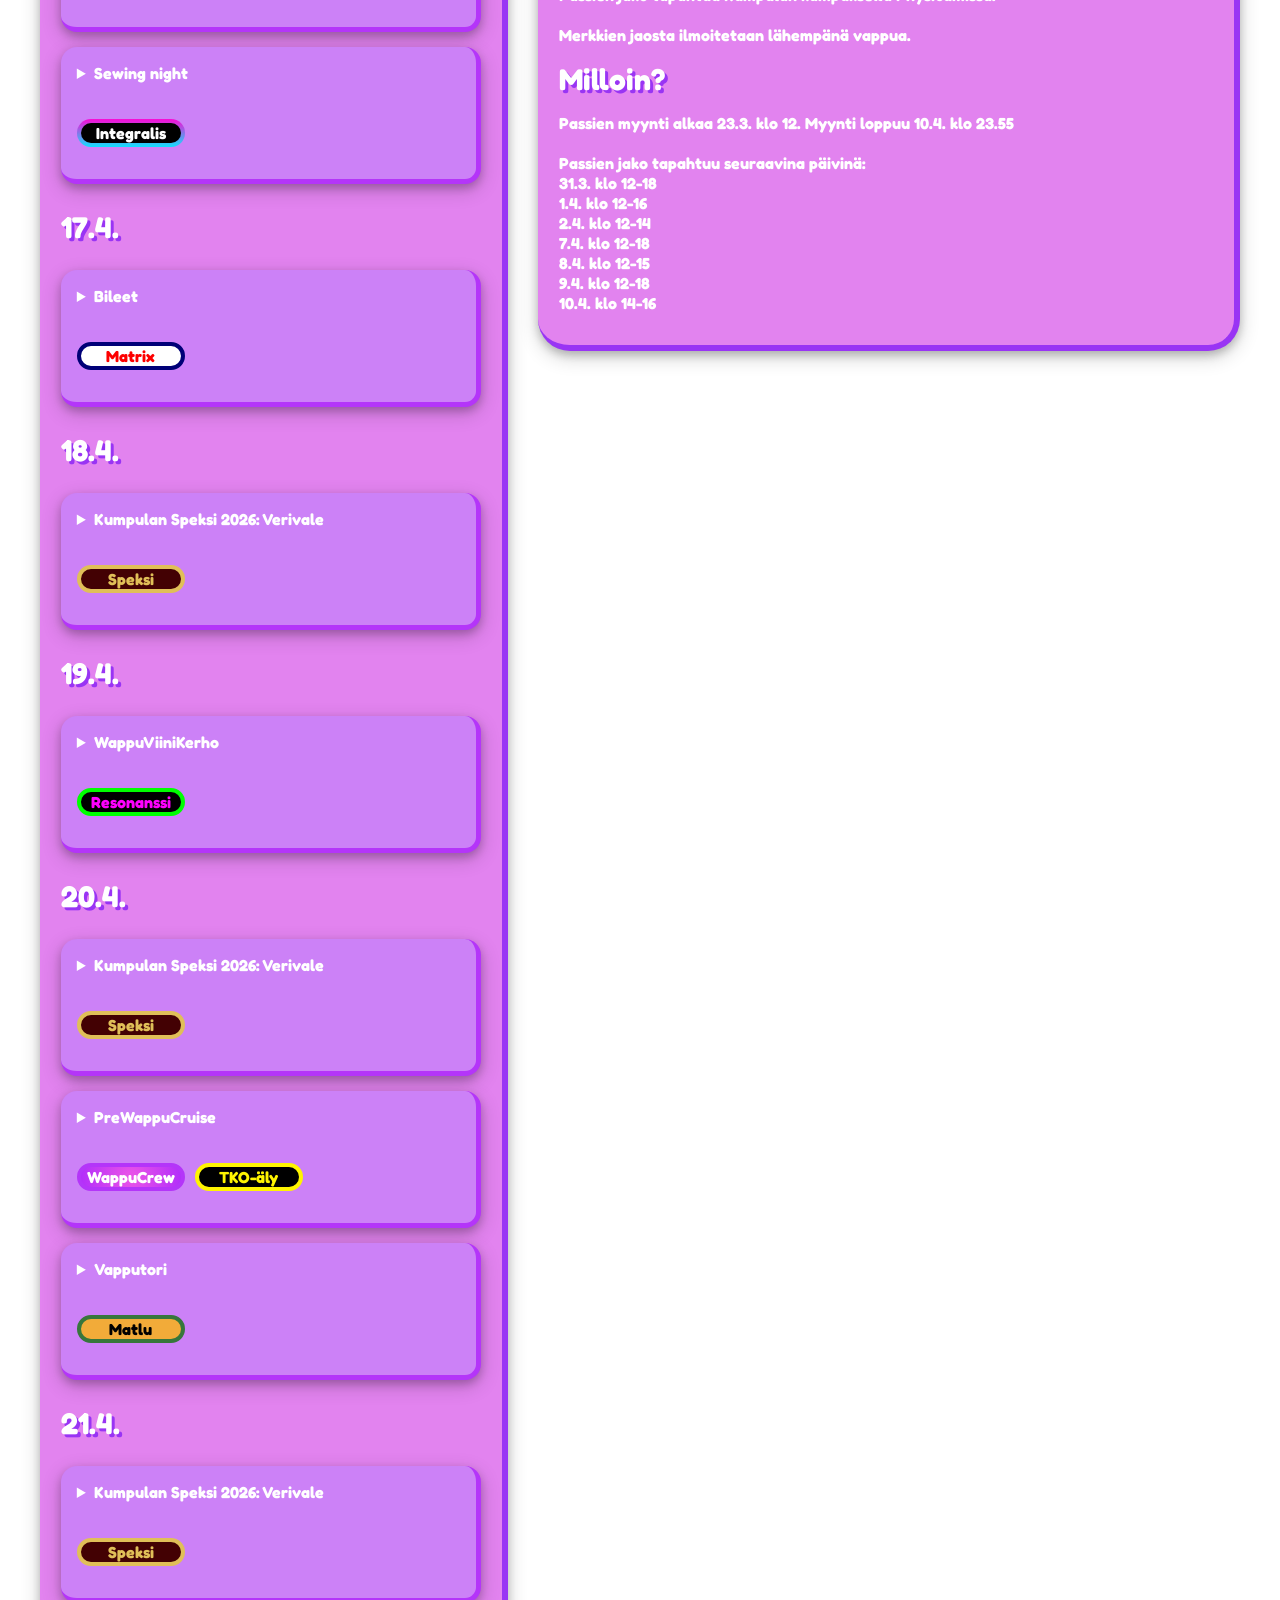
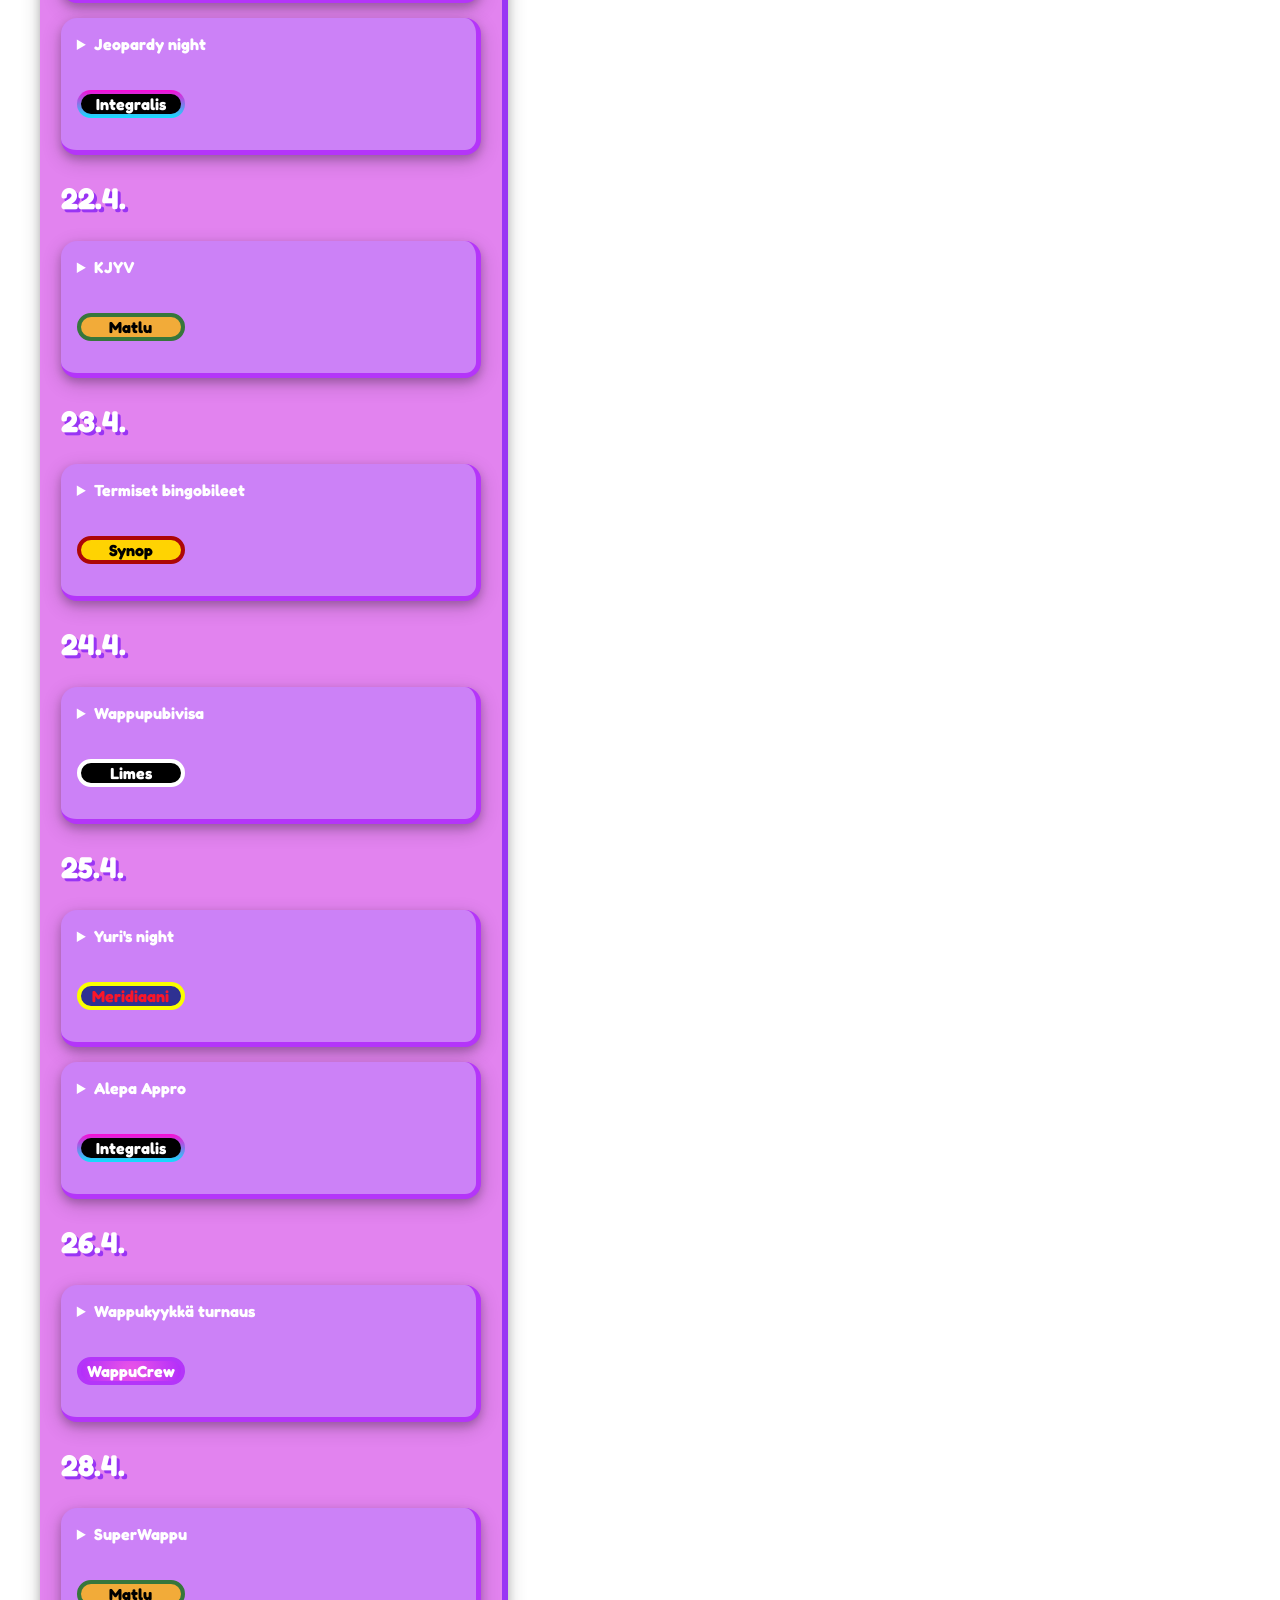
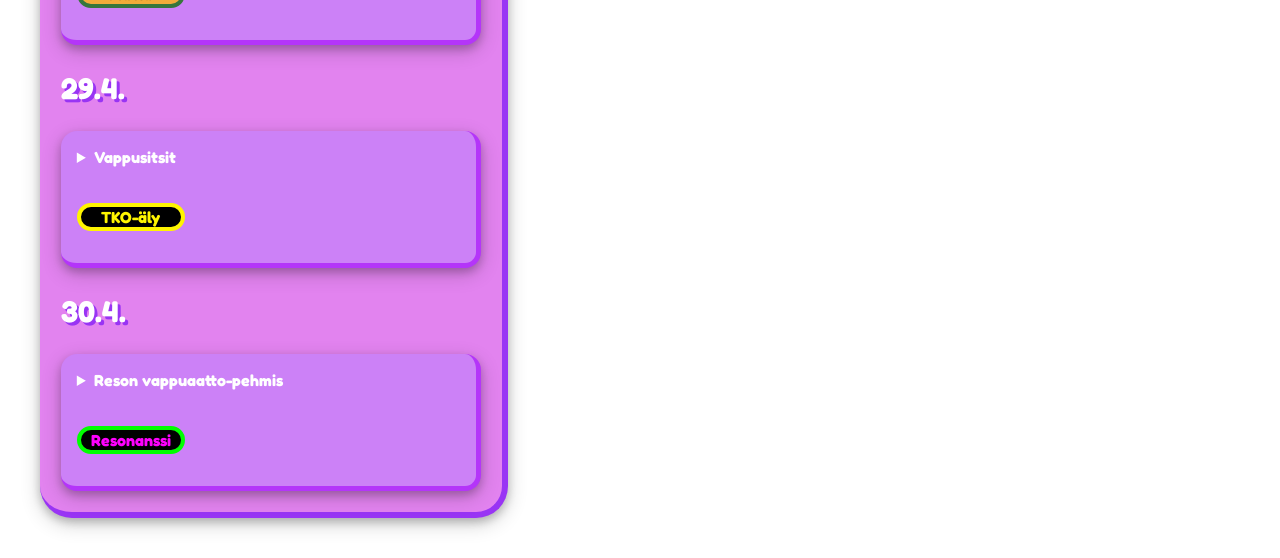
==== commit 11ddb3f2: "update event calendar" ====
--- a/index.html
+++ b/index.html
@@ -4,7 +4,7 @@
   <head>
     <title>Kumpulan Wappu</title>
     <meta charset="UTF-8">
-    <link rel="icon" href="static/kolmio.gif">
+    <link rel="icon" href="static/kumpulanwappu.jpg">
     <link rel="stylesheet" href="static/style.css">
     <meta name="viewport" content="width=device-width, initial-scale=1.0">
   </head>
@@ -12,49 +12,8 @@
   <body>
     <div class="layout">
       <div class="eventbar">
-        <h2 class="brandtext">Tässä kuussa</h2>
-
-        <h3 class="brandtext">Tänään</h3>
-
-        <div class="eventcard">
-          <details open>
-            <summary>
-              Kumpulan Wapun avajaiset<br><br>
-              <div class="organisers">
-                <p class="organisation wappucrew">WappuCrew</p>
-              </div>
-            </summary>
-            <br>
-            <div >
-              <p>Kumpulan Wapun viralliset avajaiset ovat vihdoin täällä!! 🤩🥳 Luvassa on Klusterilla hengailua, tarjoiluja 🍾🥂 sekä wappukaste. Lisäksi WappuCrew on paikalla vastaamassa kysymyksiinne Wappupassiin ja Kumpulan Wappuun liittyen.</p>
-              <p>MITÄ: Wapun avajaiset<br>
-                MISSÄ: Klusterilla, Leppäsuonkatu 11<br>
-                MILLOIN: 31.3. klo 21:00 alkaen<br>
-                DC: Haalarit</p>
-            </div>
-          </details>
-        </div>
 
         <h2 class="brandtext">Huhtikuu</h2>
-
-        <h3 class="brandtext">2.4.</h3>
-
-        <div class="eventcard">
-          <details>
-            <summary>
-              Liikennevalo sitsit<br><br>
-              <div class="organisers">
-                <p class="organisation limes">Limes</p>
-              </div>
-            </summary>
-            <br>
-            <div >
-              <p>Milloin: klo 17:30 alkaen</p>
-              <p>Missä: Alina-sali, Mannerheimintie 5A</p>
-              <a href="https://kide.app/events/4a9b3131-b660-449b-b72b-423923078cfe">Liput ja lisätiedot</a>
-            </div>
-          </details>
-        </div>
 
         <h3 class="brandtext">7.4.</h3>
 
@@ -544,7 +503,7 @@
             <div class="modal-box">
               <div class="modal-action">
                 <h3 class="brandtext">1.4.</h3>
-                <img src="https://limes.fi/wp-content/uploads/2026/03/kolmio.gif">
+                <img src="static/kolmio.gif">
                 <br>
                 <form method="dialog">
                   <button class="calendarbutton">Sulje</button>
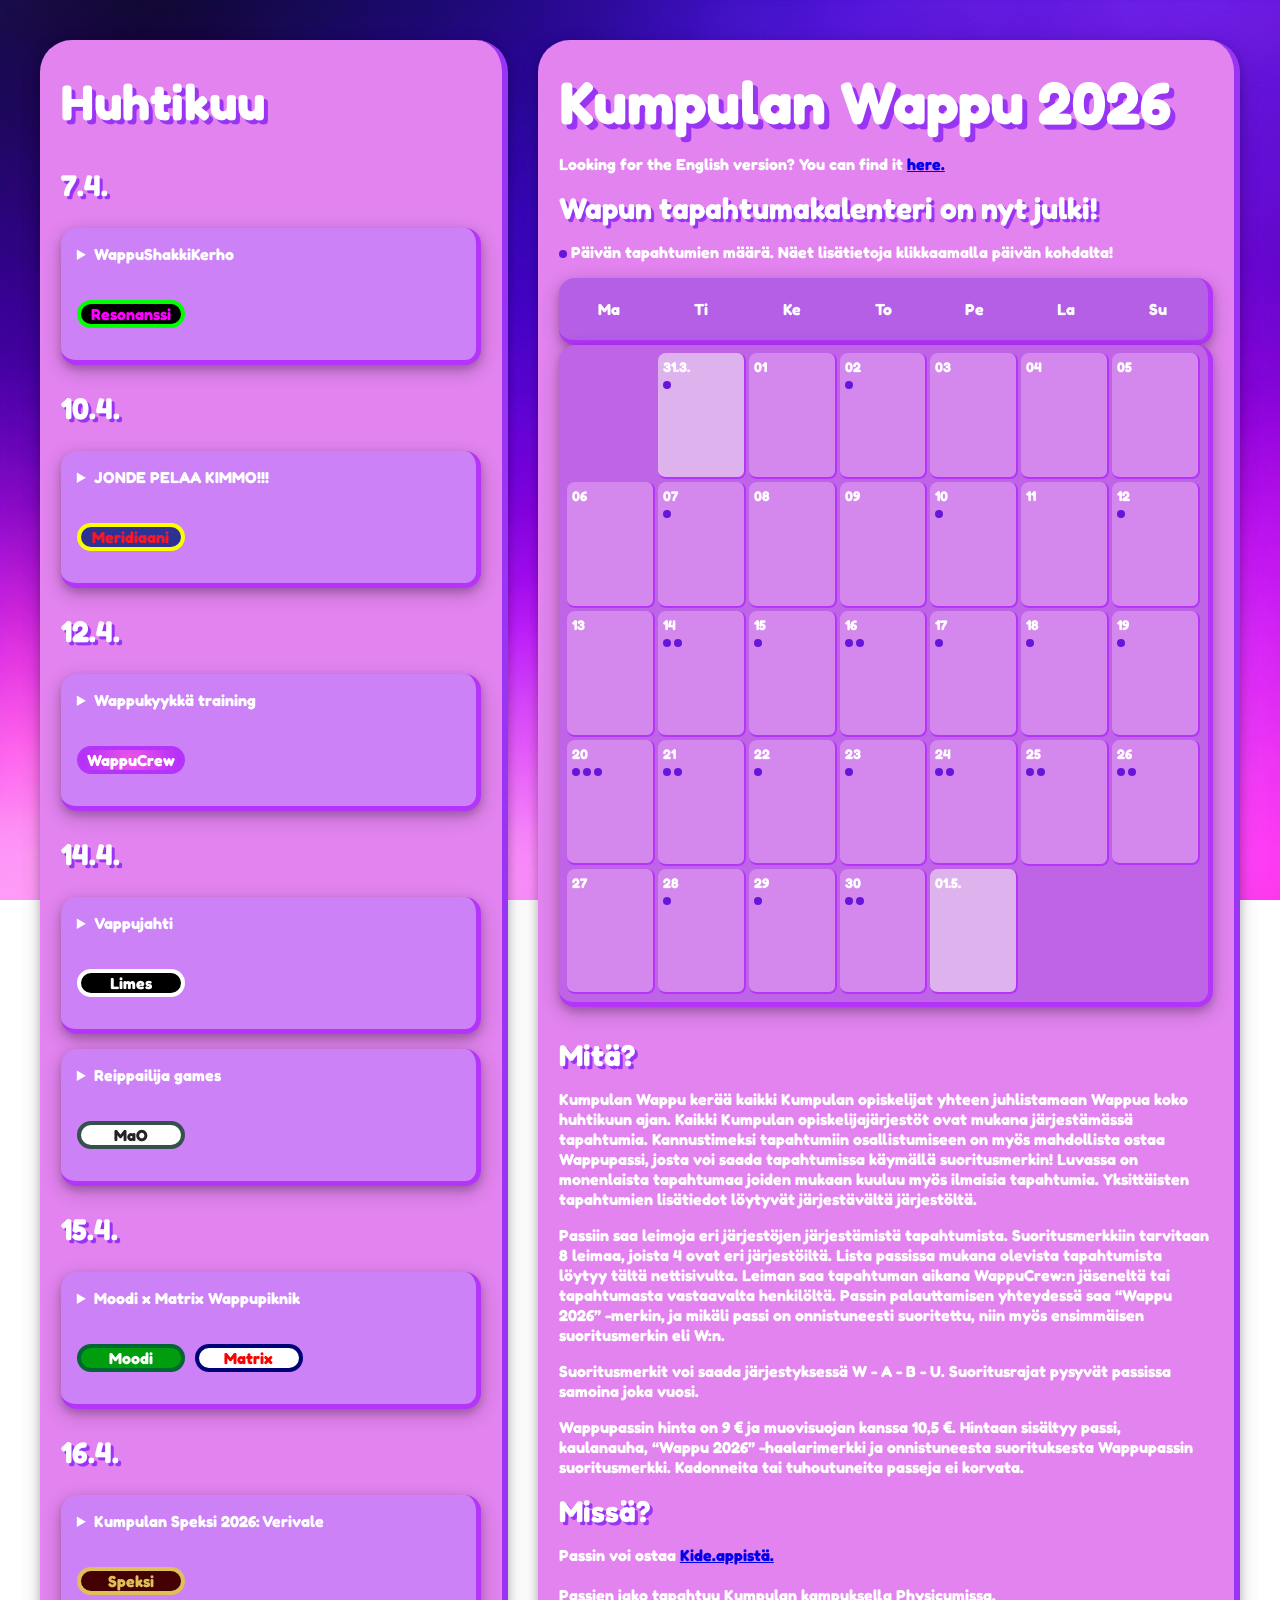
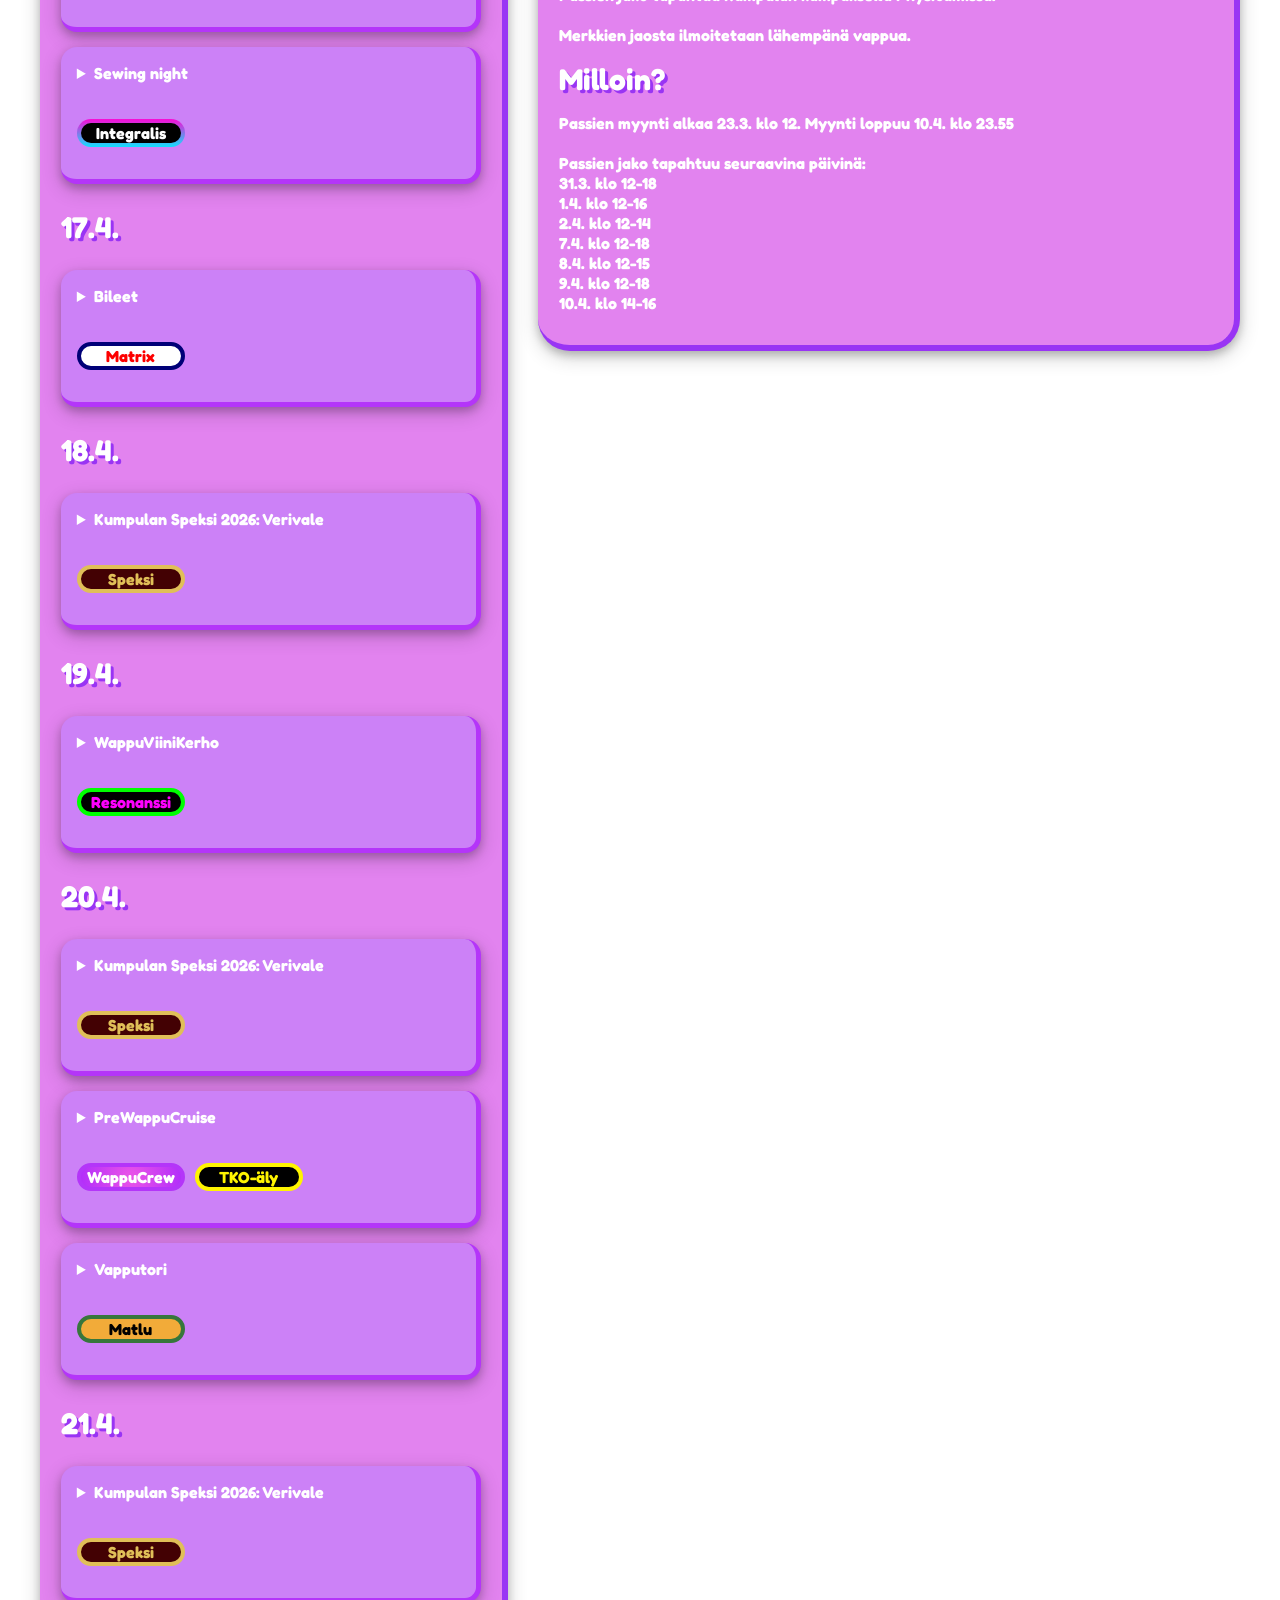
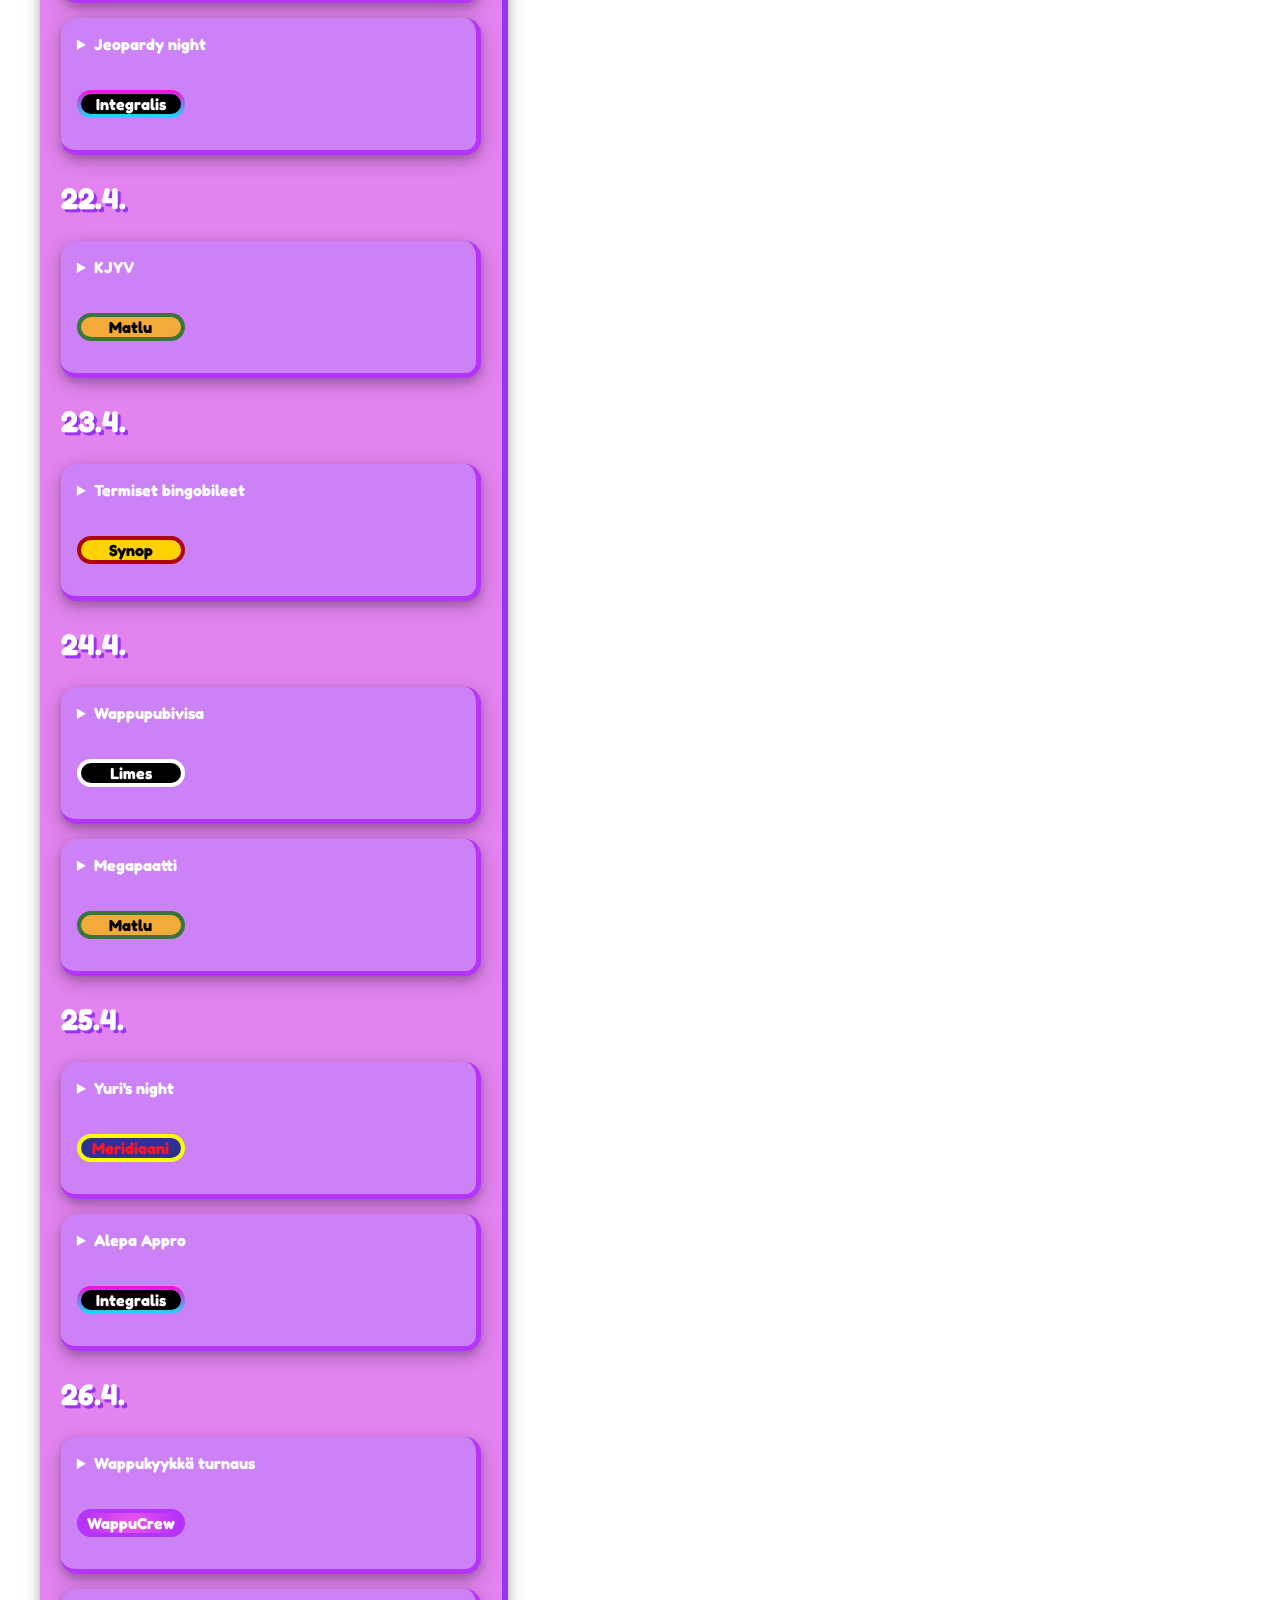
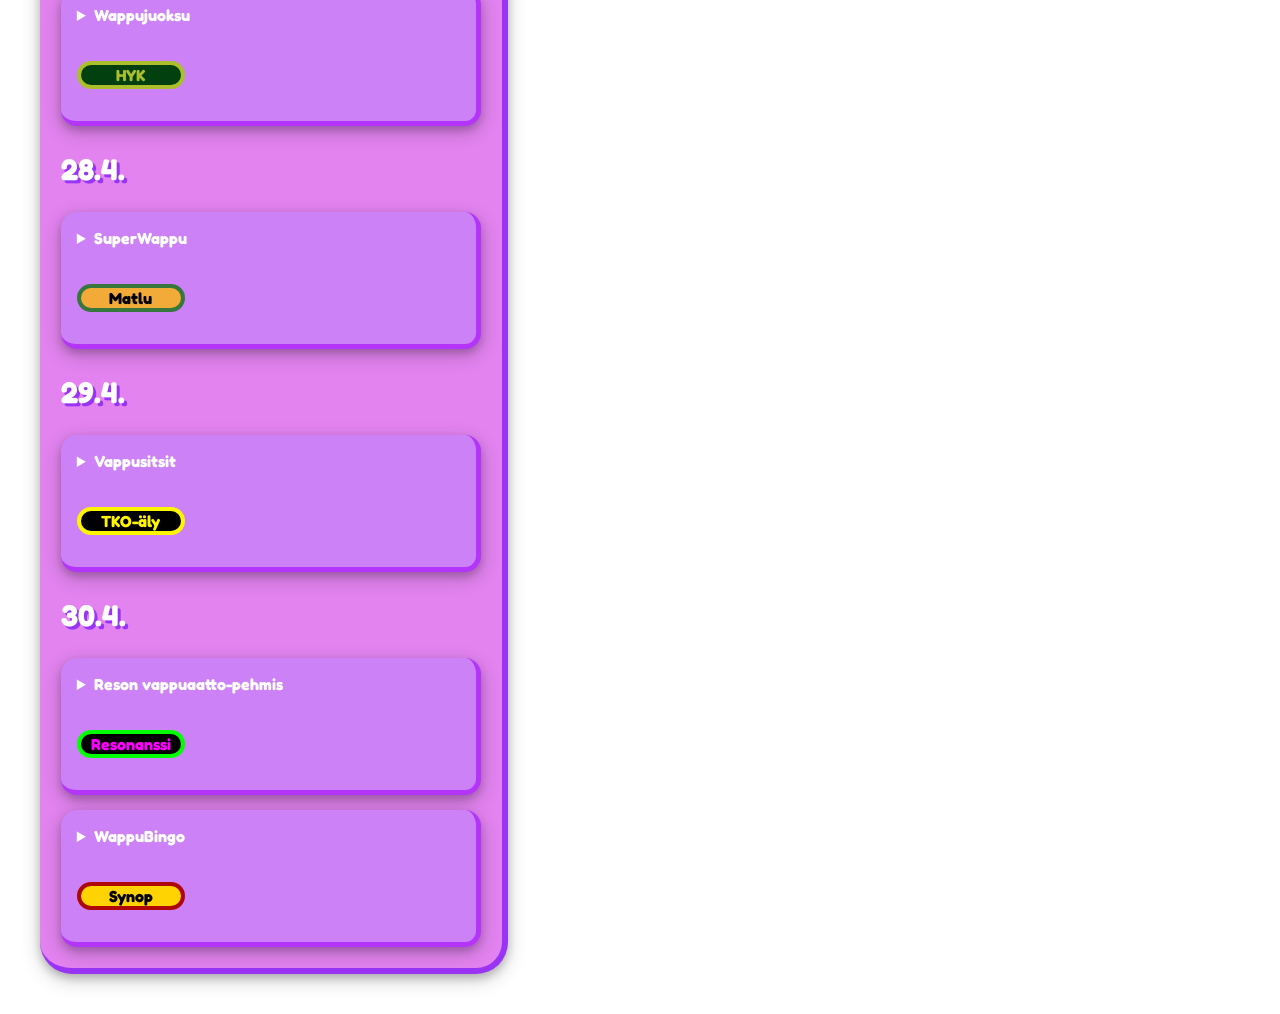
==== commit 023decad: "add events" ====
--- a/index.html
+++ b/index.html
@@ -347,6 +347,20 @@
           </details>
         </div>
 
+        <div class="eventcard">
+          <details>
+            <summary>
+            Megapaatti<br><br>
+              <div class="organisers">          
+                <p class="organisation matlu">Matlu</p>
+              </div>
+            </summary>
+            <br>
+            <p>Save the date!</p>    
+          </details>
+        </div>
+
+
         <h3 class="brandtext">25.4.</h3>
 
         <div class="eventcard">
@@ -395,6 +409,20 @@
             </div>
           </details>
         </div>
+
+        <div class="eventcard">
+          <details>
+            <summary>
+            Wappujuoksu<br><br>
+              <div class="organisers">          
+                <p class="organisation hyk">HYK</p>
+              </div>
+            </summary>
+            <br>
+            <p>Save the date!</p>    
+          </details>
+        </div>
+
 
         <h3 class="brandtext">28.4.</h3>
 
@@ -447,6 +475,19 @@
             <div >
               <p>Save the date!</p>
             </div>
+          </details>
+        </div>
+
+        <div class="eventcard">
+          <details>
+            <summary>
+            WappuBingo<br><br>
+              <div class="organisers">          
+                <p class="organisation synop">Synop</p>
+              </div>
+            </summary>
+            <br>
+            <p>Save the date!</p>    
           </details>
         </div>
 
@@ -459,7 +500,7 @@
 
 
         <p>
-          <span class="dot"></span>  Päivän tapahtumien määrä. Näet lisätietoja klikkaamalla päivän kohdalta!
+          <span class="dot"></span>   Päivän tapahtumien määrä. Näet lisätietoja klikkaamalla päivän kohdalta!
         </p>
 
         <div class="weeks">
@@ -478,7 +519,7 @@
           <div></div>
 
           <div class="calendarcell offseason" onclick="day31.showModal()">
-            31.3.<br> <span class="dot"></span>
+            31.3.<br> <span class="dot"></span> 
           </div>
 
           <dialog id="day31" class="calendarpopup">
@@ -513,7 +554,7 @@
           </dialog>
 
           <div class="calendarcell" onclick="day2.showModal()">
-            02 <br> <span class="dot"></span>
+            02 <br> <span class="dot"></span> 
           </div>
 
           <dialog id="day2" class="calendarpopup">
@@ -569,6 +610,7 @@
           <dialog id="day6" class="calendarpopup">
             <div class="modal-box">
               <div class="modal-action">
+                <h3 class="brandtext">7</h3>
                 <form method="dialog">
                   <button class="calendarbutton">Sulje</button>
                 </form>
@@ -577,7 +619,7 @@
           </dialog>
 
           <div class="calendarcell" onclick="day7.showModal()">
-            07 <br> <span class="dot"></span>
+            07 <br> <span class="dot"></span> 
           </div>
           <dialog id="day7" class="calendarpopup">
             <div class="modal-box">
@@ -618,7 +660,7 @@
           </dialog>
 
           <div class="calendarcell" onclick="day10.showModal()">
-            10 <br>  <span class="dot"></span>
+            10 <br>  <span class="dot"></span> 
           </div>
           <dialog id="day10" class="calendarpopup">
             <div class="modal-box">
@@ -647,7 +689,7 @@
             </div>
           </dialog>
 
-          <div class="calendarcell" onclick="day12.showModal()">12 <br> <span class="dot"></span>
+          <div class="calendarcell" onclick="day12.showModal()">12 <br> <span class="dot"></span> 
           </div>
           <dialog id="day12" class="calendarpopup">
             <div class="modal-box">
@@ -676,7 +718,7 @@
             </div>
           </dialog>
 
-          <div class="calendarcell" onclick="day14.showModal()">14<br><span class="dot"></span><span class="dot"></span></div>
+          <div class="calendarcell" onclick="day14.showModal()">14<br><span class="dot"></span> <span class="dot"></span> </div>
           <dialog id="day14" class="calendarpopup">
             <div class="modal-box">
               <div class="modal-action">
@@ -698,7 +740,7 @@
           </dialog>
 
           <div class="calendarcell" onclick="day15.showModal()">
-            15 <br> <span class="dot"></span>
+            15 <br> <span class="dot"></span> 
           </div>
           <dialog id="day15" class="calendarpopup">
             <div class="modal-box">
@@ -717,7 +759,7 @@
             </div>
           </dialog>
 
-          <div class="calendarcell" onclick="day16.showModal()">16 <br> <span class="dot"></span><span class="dot"></span>
+          <div class="calendarcell" onclick="day16.showModal()">16 <br> <span class="dot"></span> <span class="dot"></span> 
           </div>
           <dialog id="day16" class="calendarpopup">
             <div class="modal-box">
@@ -739,7 +781,7 @@
             </div>
           </dialog>
 
-          <div class="calendarcell" onclick="day17.showModal()">17 <br> <span class="dot"></span>
+          <div class="calendarcell" onclick="day17.showModal()">17 <br> <span class="dot"></span> 
           </div>
           <dialog id="day17" class="calendarpopup">
             <div class="modal-box">
@@ -757,7 +799,7 @@
             </div>
           </dialog>
 
-          <div class="calendarcell" onclick="day18.showModal()">18 <br> <span class="dot"></span>
+          <div class="calendarcell" onclick="day18.showModal()">18 <br> <span class="dot"></span> 
           </div>
 
           <dialog id="day18" class="calendarpopup">
@@ -776,7 +818,7 @@
             </div>
           </dialog>
 
-          <div class="calendarcell" onclick="day19.showModal()">19 <br> <span class="dot"></span>
+          <div class="calendarcell" onclick="day19.showModal()">19 <br> <span class="dot"></span> 
           </div>
           <dialog id="day19" class="calendarpopup">
             <div class="modal-box">
@@ -794,7 +836,7 @@
             </div>
           </dialog>
 
-          <div class="calendarcell" onclick="day20.showModal()">20<br><span class="dot"></span><span class="dot"></span><span class="dot"></span><br>
+          <div class="calendarcell" onclick="day20.showModal()">20<br><span class="dot"></span> <span class="dot"></span> <span class="dot"></span> <br>
           </div>
 
           <dialog id="day20" class="calendarpopup">
@@ -822,7 +864,7 @@
             </div>
           </dialog>
 
-          <div class="calendarcell" onclick="day21.showModal()">21 <br> <span class="dot"></span><span class="dot"></span>
+          <div class="calendarcell" onclick="day21.showModal()">21 <br> <span class="dot"></span> <span class="dot"></span> 
           </div>
 
           <dialog id="day21" class="calendarpopup">
@@ -845,7 +887,7 @@
             </div>
           </dialog>
 
-          <div class="calendarcell" onclick="day22.showModal()">22 <br> <span class="dot"></span>
+          <div class="calendarcell" onclick="day22.showModal()">22 <br> <span class="dot"></span> 
           </div>
           <dialog id="day22" class="calendarpopup">
             <div class="modal-box">
@@ -863,7 +905,7 @@
             </div>
           </dialog>
 
-          <div class="calendarcell" onclick="day23.showModal()">23<br><span class="dot"></span></div>
+          <div class="calendarcell" onclick="day23.showModal()">23<br><span class="dot"></span> </div>
           <dialog id="day23" class="calendarpopup">
             <div class="modal-box">
               <h3 class="brandtext">23.4.</h3>
@@ -878,7 +920,7 @@
             </div>
           </dialog>
 
-          <div class="calendarcell" onclick="day24.showModal()">24 <br> <span class="dot"></span>
+          <div class="calendarcell" onclick="day24.showModal()">24 <br> <span class="dot"></span> <span class="dot"></span> 
           </div>
           <dialog id="day24" class="calendarpopup">
             <div class="modal-box">
@@ -888,15 +930,20 @@
                 <div class="organisers">
                   <p class="organisation limes">Limes</p>
                 </div>
-                <br>
-                <form method="dialog">
-                  <button class="calendarbutton">Sulje</button>
-                </form>
-              </div>
-            </div>
-          </dialog>
-
-          <div class="calendarcell" onclick="day25.showModal()">25 <br> <span class="dot"></span><span class="dot"></span>
+
+                <h3>Megapaatti</h3>
+                <div class="organisers">
+                  <p class="organisation matlu">Matlu</p>
+                </div>
+                <br>
+                <form method="dialog">
+                  <button class="calendarbutton">Sulje</button>
+                </form>
+              </div>
+            </div>
+          </dialog>
+
+          <div class="calendarcell" onclick="day25.showModal()">25 <br> <span class="dot"></span> <span class="dot"></span> 
           </div>
           <dialog id="day25" class="calendarpopup">
             <div class="modal-box">
@@ -918,7 +965,7 @@
             </div>
           </dialog>
 
-          <div class="calendarcell" onclick="day26.showModal()">26 <br> <span class="dot"></span>
+          <div class="calendarcell" onclick="day26.showModal()">26 <br> <span class="dot"></span> <span class="dot"></span> 
           </div>
           <dialog id="day26" class="calendarpopup">
             <div class="modal-box">
@@ -928,6 +975,11 @@
                 <div class="organisers">
                   <p class="organisation wappucrew">WappuCrew</p>
                 </div>
+
+                <h3>Wappujuoksu</h3>
+                <div class="organisers">
+                  <p class="organisation hyk">HYK</p>
+                </div>
                 <br>
                 <form method="dialog">
                   <button class="calendarbutton">Sulje</button>
@@ -948,7 +1000,7 @@
             </div>
           </dialog>
 
-          <div class="calendarcell" onclick="day28.showModal()">28 <br> <span class="dot"></span>
+          <div class="calendarcell" onclick="day28.showModal()">28 <br> <span class="dot"></span> 
           </div>
           <dialog id="day28" class="calendarpopup">
             <div class="modal-box">
@@ -966,7 +1018,7 @@
             </div>
           </dialog>
 
-          <div class="calendarcell" onclick="day29.showModal()">29 <br> <span class="dot"></span>
+          <div class="calendarcell" onclick="day29.showModal()">29 <br> <span class="dot"></span> 
           </div>
 
           <dialog id="day29" class="calendarpopup">
@@ -985,7 +1037,7 @@
             </div>
           </dialog>
 
-          <div class="calendarcell" onclick="day30.showModal()">30 <br> <span class="dot"></span></div>
+          <div class="calendarcell" onclick="day30.showModal()">30 <br> <span class="dot"></span> <span class="dot"></span> </div>
           <dialog id="day30" class="calendarpopup">
             <div class="modal-box">
               <div class="modal-action">
@@ -993,6 +1045,11 @@
                 <h3>Reson vappuaatto-pehmis</h3>
                 <div class="organisers">
                   <p class="organisation resonanssi">Resonanssi</p>
+                </div>
+
+                <h3>WappuBingo</h3>
+                <div class="organisers">          
+                  <p class="organisation synop">Synop</p>
                 </div>
                 <br>
                 <form method="dialog">
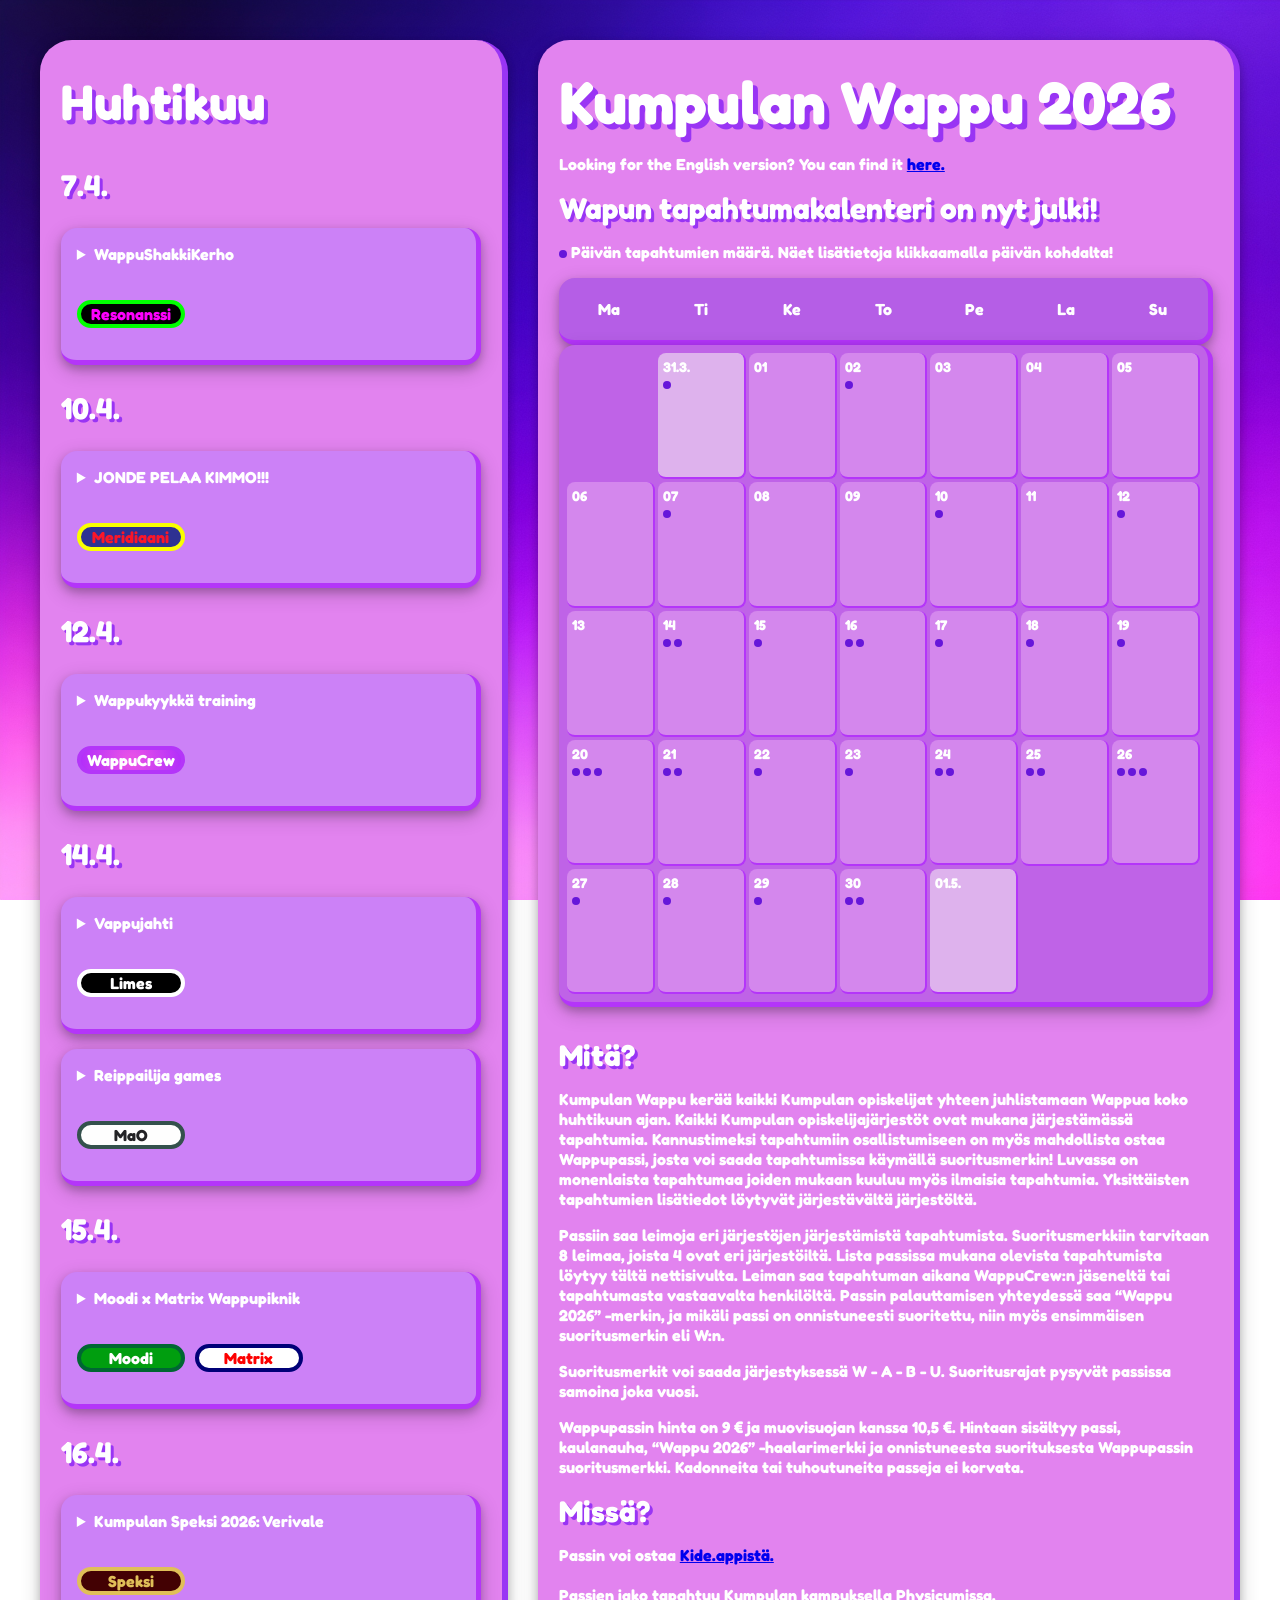
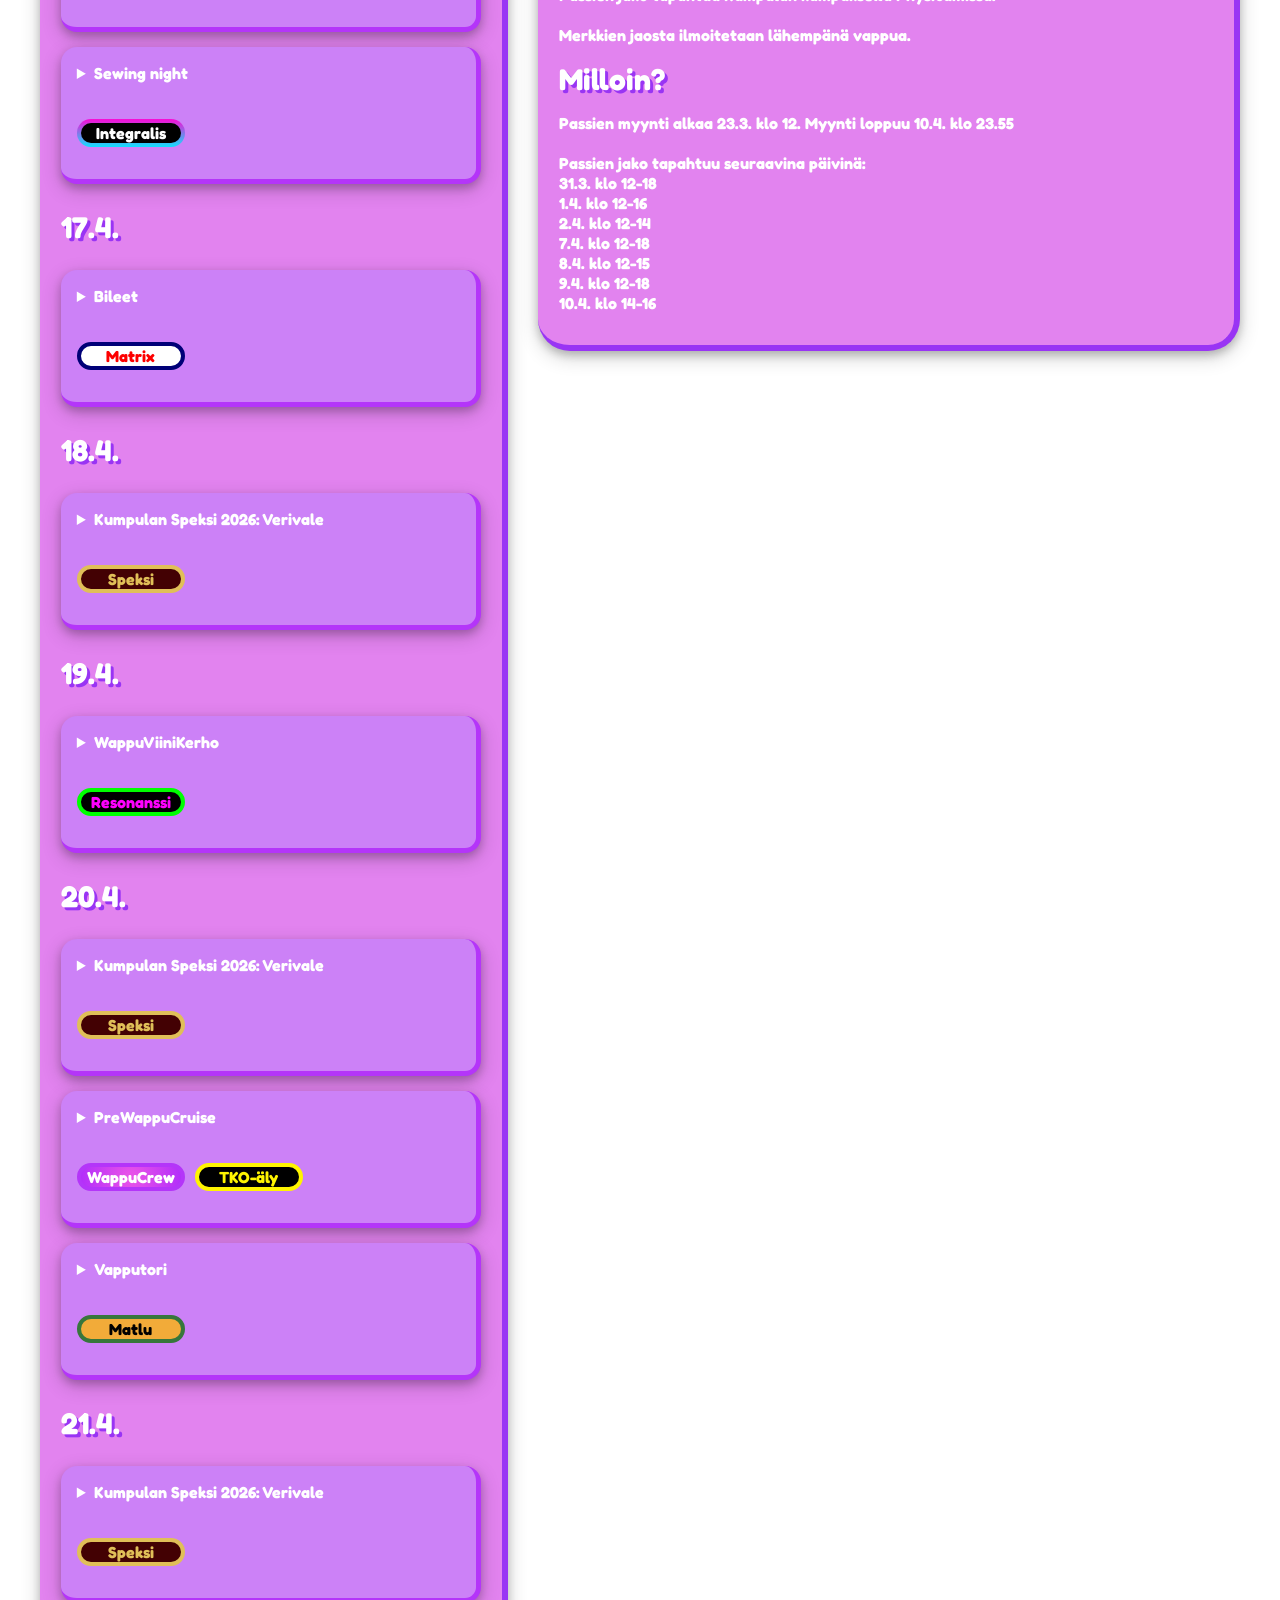
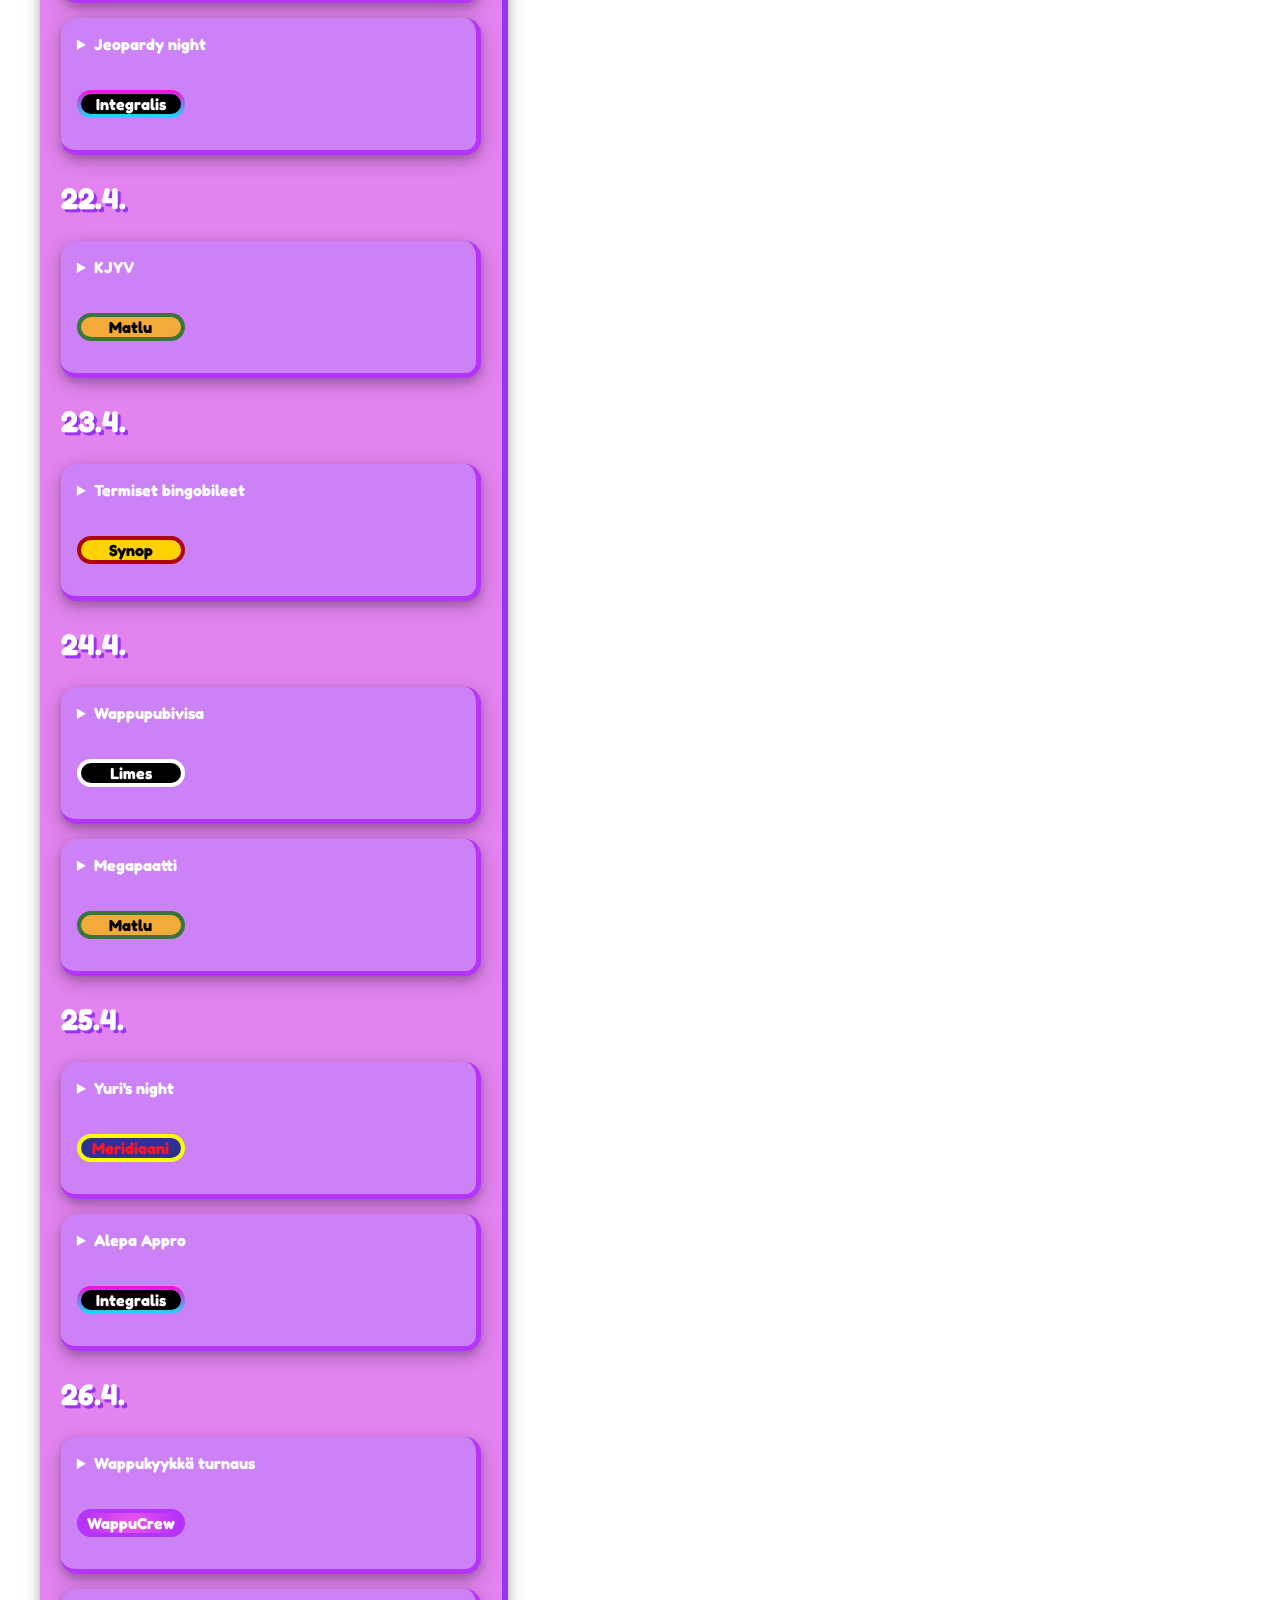
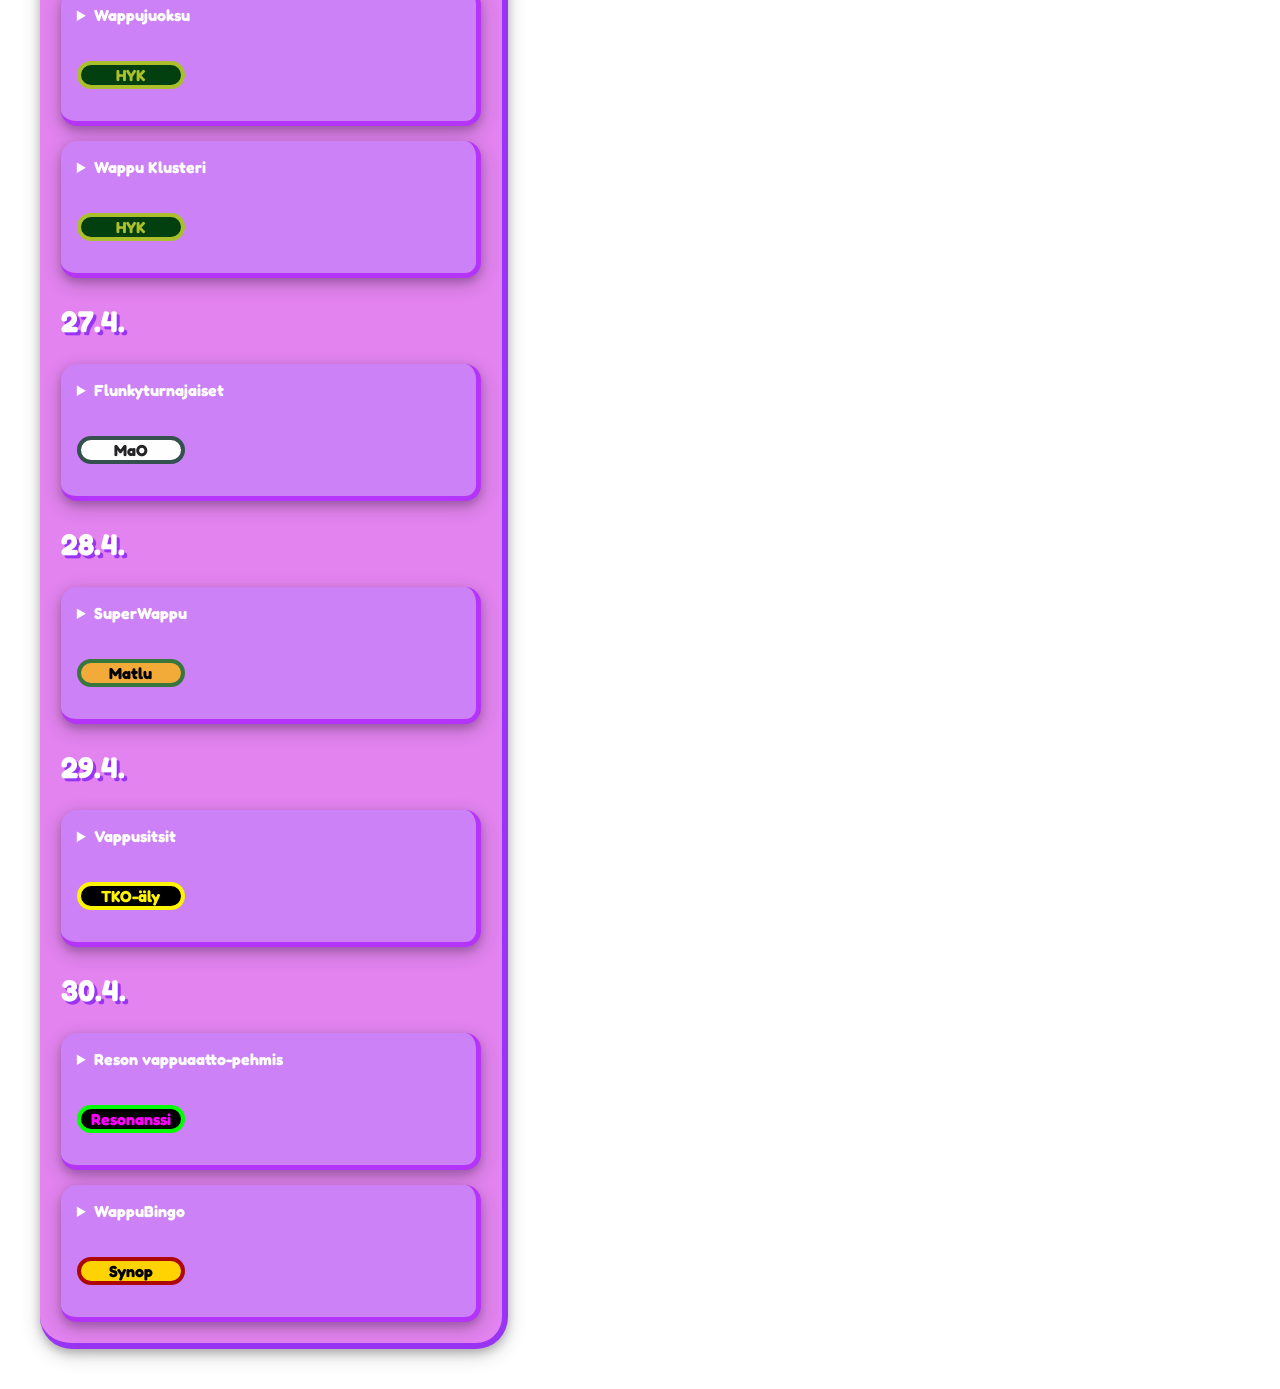
==== commit 1b89934a: "add events" ====
--- a/index.html
+++ b/index.html
@@ -423,6 +423,36 @@
           </details>
         </div>
 
+        <div class="eventcard">
+          <details>
+            <summary>
+            Wappu Klusteri<br><br>
+              <div class="organisers">          
+                <p class="organisation hyk">HYK</p>
+              </div>
+            </summary>
+            <br>
+            <p>Save the date!</p>    
+          </details>
+        </div>
+
+        <h3 class="brandtext">27.4.</h3>
+
+        <div class="eventcard">
+          <details>
+            <summary>
+              Flunkyturnajaiset<br><br>
+              <div class="organisers">
+                <p class="organisation mao">MaO</p>
+              </div>
+            </summary>
+            <br>
+            <div >
+              <p>Missä: Arabianranta</p>
+            </div>
+          </details>
+        </div>
+
 
         <h3 class="brandtext">28.4.</h3>
 
@@ -544,7 +574,7 @@
             <div class="modal-box">
               <div class="modal-action">
                 <h3 class="brandtext">1.4.</h3>
-                <img src="static/kolmio.gif">
+                <h3>Täällä ei ole mitään nähtävää</h3>
                 <br>
                 <form method="dialog">
                   <button class="calendarbutton">Sulje</button>
@@ -965,7 +995,7 @@
             </div>
           </dialog>
 
-          <div class="calendarcell" onclick="day26.showModal()">26 <br> <span class="dot"></span> <span class="dot"></span> 
+          <div class="calendarcell" onclick="day26.showModal()">26 <br> <span class="dot"></span> <span class="dot"></span> <span class="dot"></span> 
           </div>
           <dialog id="day26" class="calendarpopup">
             <div class="modal-box">
@@ -980,19 +1010,29 @@
                 <div class="organisers">
                   <p class="organisation hyk">HYK</p>
                 </div>
-                <br>
-                <form method="dialog">
-                  <button class="calendarbutton">Sulje</button>
-                </form>
-              </div>
-            </div>
-          </dialog>
-
-          <div class="calendarcell">27</div>
-
+
+                <h3>Wappu Klusteri</h3>
+                <div class="organisers">
+                  <p class="organisation hyk">HYK</p>
+                </div>
+                <br>
+                <form method="dialog">
+                  <button class="calendarbutton">Sulje</button>
+                </form>
+              </div>
+            </div>
+          </dialog>
+
+          <div class="calendarcell" onclick="day27.showModal()">27 <br> <span class="dot"></span> </div>
           <dialog id="day27" class="calendarpopup">
             <div class="modal-box">
               <div class="modal-action">
+                <h3 class="brandtext">27.4.</h3>
+                <h3>Flunkyturnajaiset</h3>
+                <div class="organisers">
+                  <p class="organisation mao">MaO</p>
+                </div>
+                <br>
                 <form method="dialog">
                   <button class="calendarbutton">Sulje</button>
                 </form>
